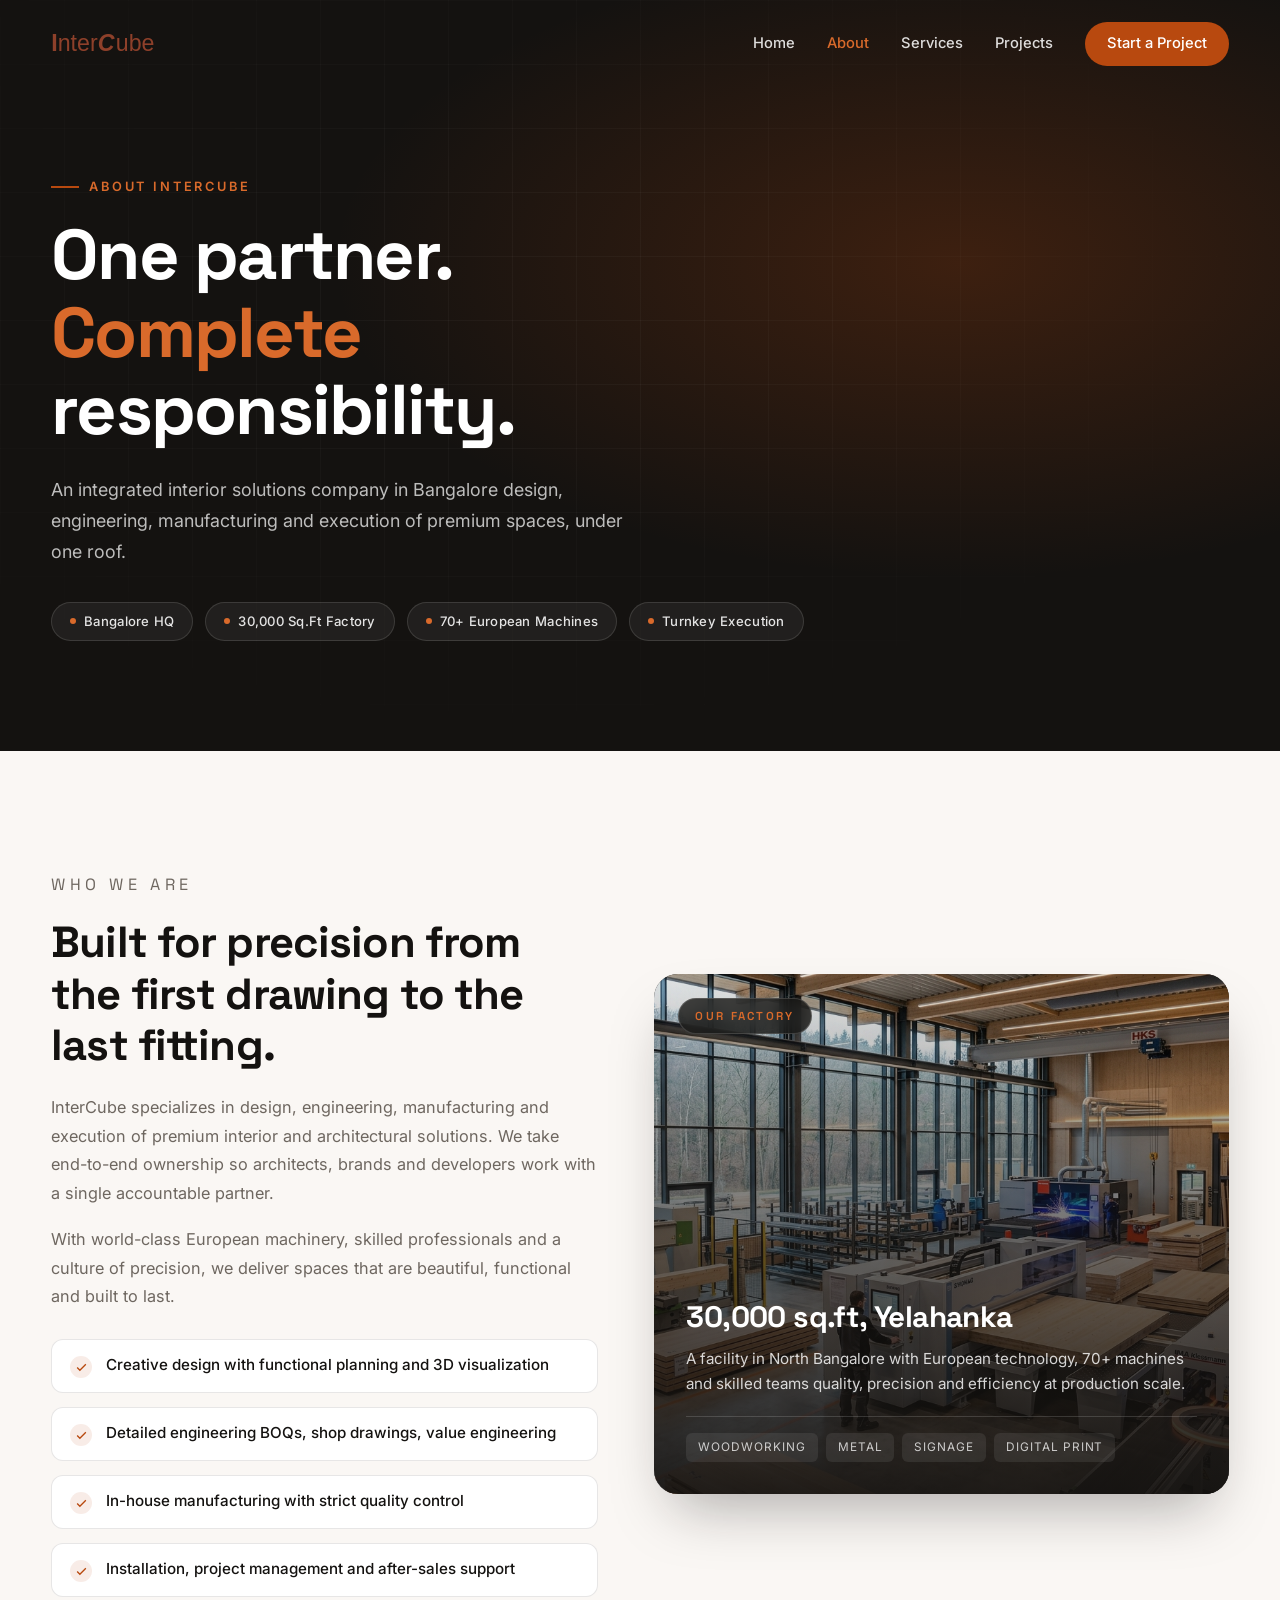
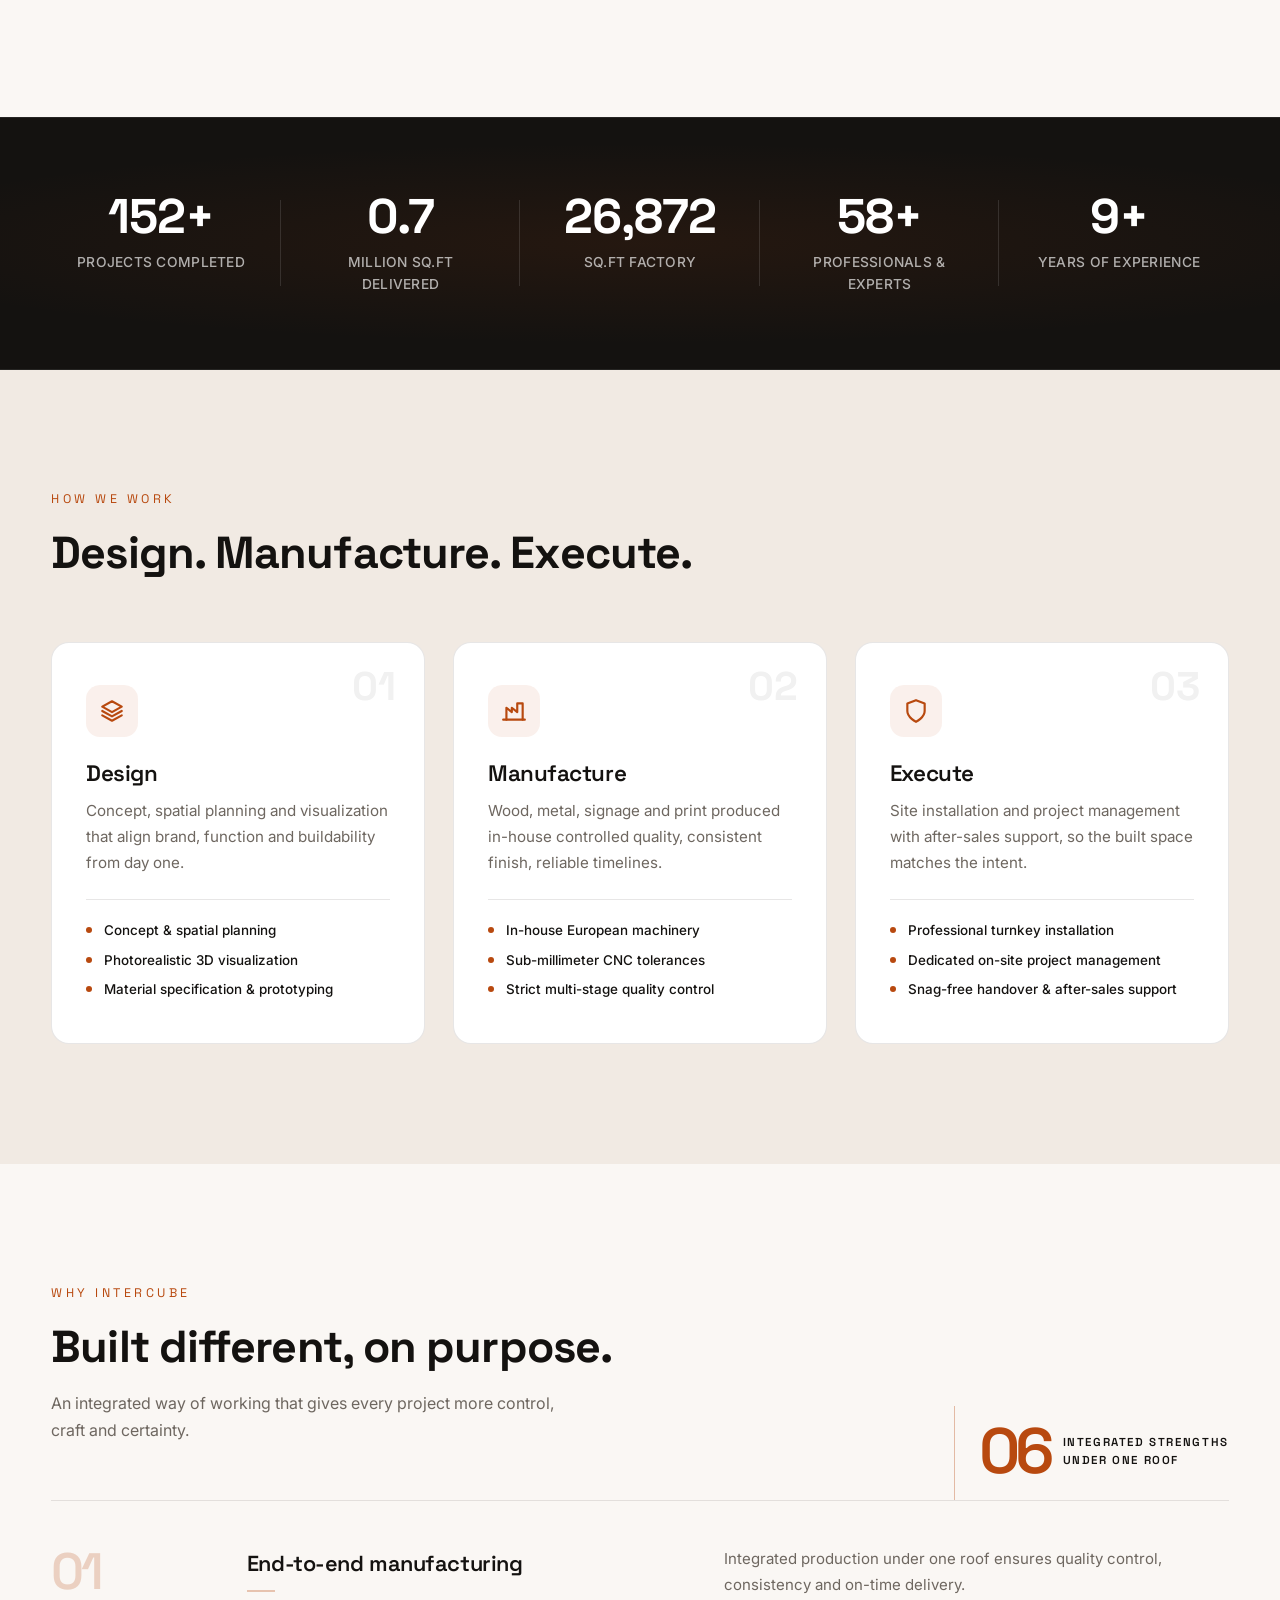
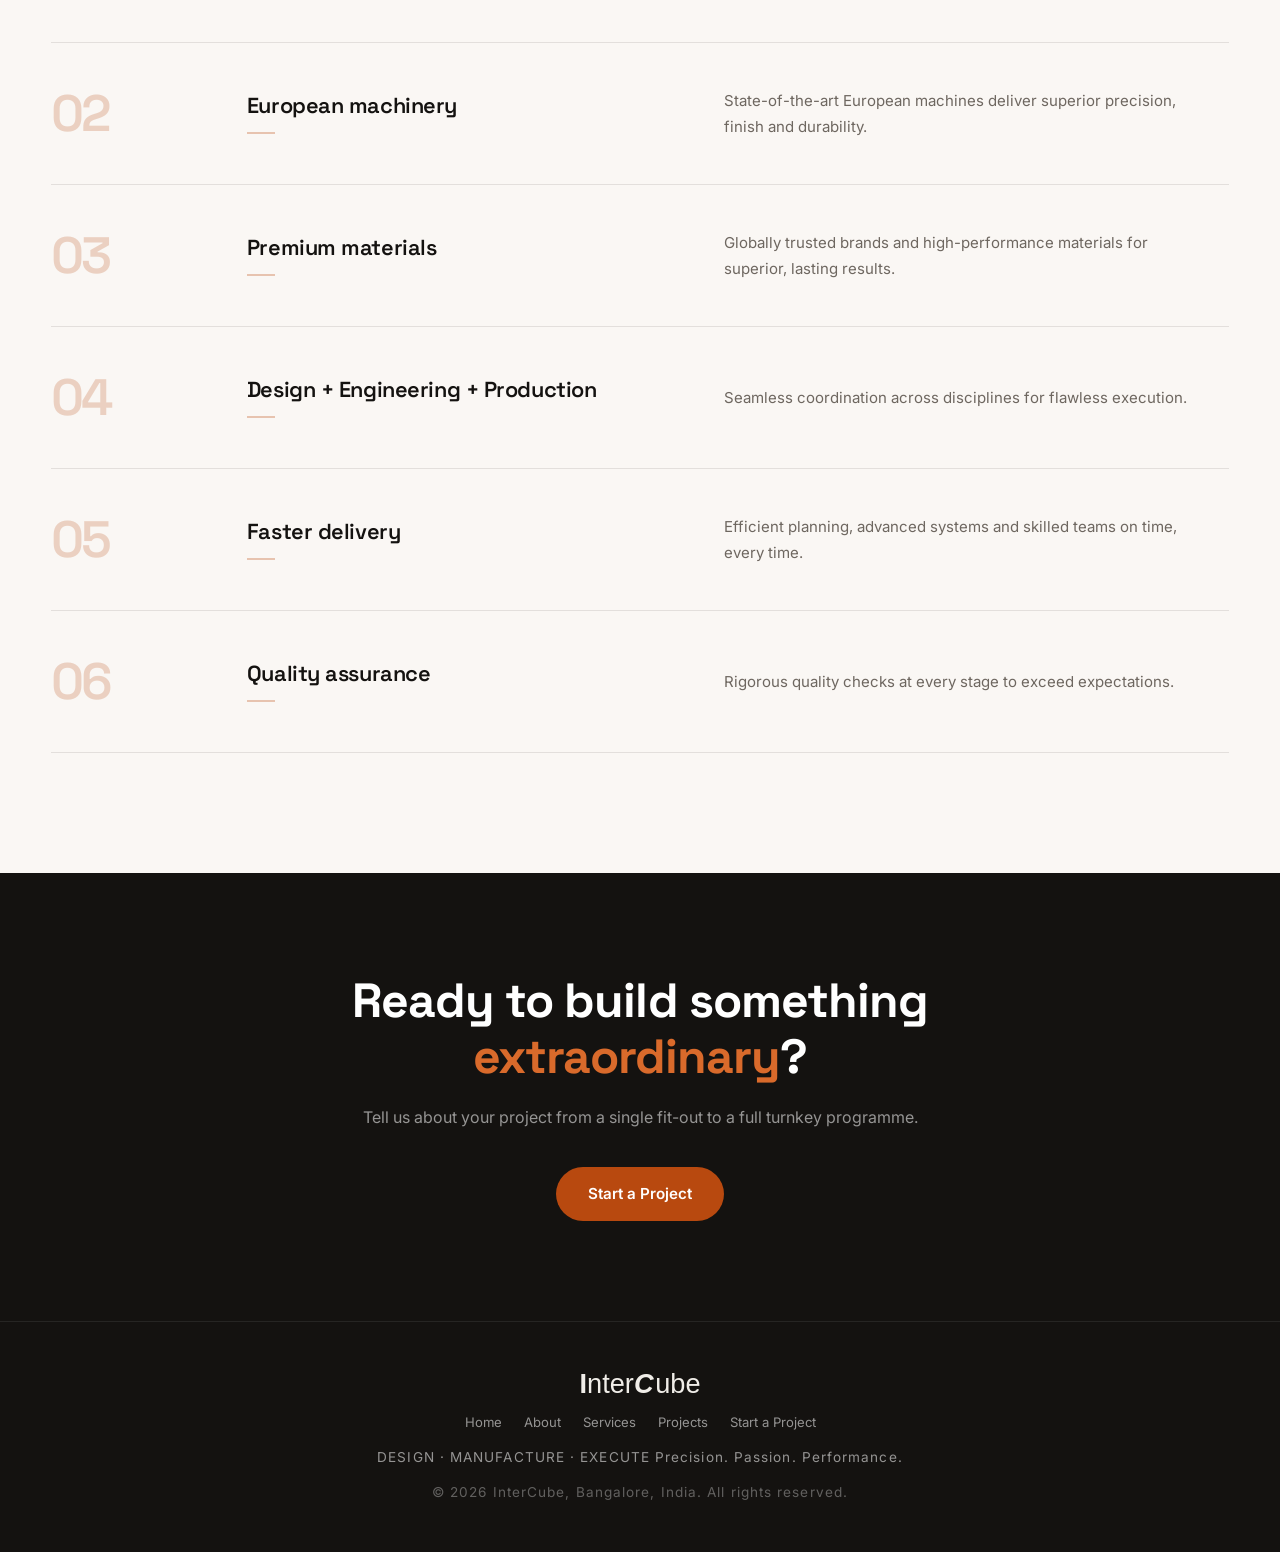
==== about.html @ f69dd616 "Initial commit" ====
<!DOCTYPE html>
<html lang="en">

<head>
  <meta charset="UTF-8">
  <meta name="viewport" content="width=device-width, initial-scale=1.0">
  <title>About  InterCube</title>
  <meta name="description"
    content="InterCube is an integrated interior solutions company in Bangalore. Design, engineering, manufacturing and turnkey execution under one roof.">
  <link rel="icon" type="image/png" sizes="32x32" href="images/favicon-32.png">
  <link rel="icon" type="image/png" sizes="16x16" href="images/favicon-16.png">
  <link rel="apple-touch-icon" sizes="180x180" href="images/apple-touch-icon.png">
  <link rel="preconnect" href="https://fonts.googleapis.com">
  <link rel="preconnect" href="https://fonts.gstatic.com" crossorigin>
  <link
    href="https://fonts.googleapis.com/css2?family=Space+Grotesk:wght@400;500;600;700&family=Inter:wght@400;500;600&display=swap"
    rel="stylesheet">
  <link rel="stylesheet" href="css/style.css">
</head>

<body>

  <!-- ============ NAV ============ -->
  <header class="nav" id="nav">
    <div class="nav__inner">
      <a href="index.html" class="nav__logo"><span class="brandmark"><b>I</b>nter<b class="brandmark__c">C</b>ube</span></a>
      <nav class="nav__links" id="navLinks">
        <a href="index.html">Home</a>
        <a href="about.html" class="nav__link--active" aria-current="page">About</a>
        <a href="services.html">Services</a>
        <a href="projects.html">Projects</a>
        <a href="contact.html" class="nav__cta" data-project-modal>Start a Project</a>
      </nav>
      <button class="nav__toggle" id="navToggle" aria-label="Menu">
        <span></span><span></span><span></span>
      </button>
    </div>
  </header>

  <!-- ============ HERO ============ -->
  <section class="about-hero" id="top">
    <div class="container about-hero__inner">
      <p class="about-hero__eyebrow reveal">About InterCube</p>
      <h1 class="about-hero__title reveal">One partner.<br><em>Complete</em> responsibility.</h1>
      <p class="about-hero__sub reveal">
        An integrated interior solutions company in Bangalore  design, engineering,
        manufacturing and execution of premium spaces, under one roof.
      </p>
      <div class="about-hero__pills reveal">
        <span class="about-hero__pill"><span class="about-hero__pill-dot"></span> Bangalore HQ</span>
        <span class="about-hero__pill"><span class="about-hero__pill-dot"></span> 30,000 Sq.Ft Factory</span>
        <span class="about-hero__pill"><span class="about-hero__pill-dot"></span> 70+ European Machines</span>
        <span class="about-hero__pill"><span class="about-hero__pill-dot"></span> Turnkey Execution</span>
      </div>
    </div>
  </section>

  <!-- ============ WHO WE ARE ============ -->
  <section class="section">
    <div class="container about-split">
      <div class="about-split__text reveal">
        <p class="eyebrow">Who we are</p>
        <h2>Built for precision from the first drawing to the last fitting.</h2>
        <p>
          InterCube specializes in design, engineering, manufacturing and execution of
          premium interior and architectural solutions. We take end-to-end ownership so
          architects, brands and developers work with a single accountable partner.
        </p>
        <p>
          With world-class European machinery, skilled professionals and a culture of
          precision, we deliver spaces that are beautiful, functional and built to last.
        </p>
        <ul class="about-checklist">
          <li class="about-checklist__item">
            <span class="about-checklist__icon" aria-hidden="true">
              <svg viewBox="0 0 24 24"><polyline points="20 6 9 17 4 12"></polyline></svg>
            </span>
            <span class="about-checklist__text">Creative design with functional planning and 3D visualization</span>
          </li>
          <li class="about-checklist__item">
            <span class="about-checklist__icon" aria-hidden="true">
              <svg viewBox="0 0 24 24"><polyline points="20 6 9 17 4 12"></polyline></svg>
            </span>
            <span class="about-checklist__text">Detailed engineering  BOQs, shop drawings, value engineering</span>
          </li>
          <li class="about-checklist__item">
            <span class="about-checklist__icon" aria-hidden="true">
              <svg viewBox="0 0 24 24"><polyline points="20 6 9 17 4 12"></polyline></svg>
            </span>
            <span class="about-checklist__text">In-house manufacturing with strict quality control</span>
          </li>
          <li class="about-checklist__item">
            <span class="about-checklist__icon" aria-hidden="true">
              <svg viewBox="0 0 24 24"><polyline points="20 6 9 17 4 12"></polyline></svg>
            </span>
            <span class="about-checklist__text">Installation, project management and after-sales support</span>
          </li>
        </ul>
      </div>

      <div class="about-split__media reveal">
        <div class="about-factory-card">
          <img src="images/about-factory.jpg" alt="InterCube 30,000 sq.ft state-of-the-art manufacturing facility in Yelahanka Bangalore" class="about-factory-card__img" loading="lazy">
          <div class="about-factory-card__overlay" aria-hidden="true"></div>
          <span class="about-factory-card__badge">Our Factory</span>
          <div class="about-factory-card__content">
            <h3>30,000 sq.ft, Yelahanka</h3>
            <p>A facility in North Bangalore with European technology, 70+ machines and skilled teams  quality, precision and efficiency at production scale.</p>
            <div class="about-factory-card__divisions">
              <span class="about-factory-card__division">Woodworking</span>
              <span class="about-factory-card__division">Metal</span>
              <span class="about-factory-card__division">Signage</span>
              <span class="about-factory-card__division">Digital Print</span>
            </div>
          </div>
        </div>
      </div>
    </div>
  </section>

  <!-- ============ STATS ============ -->
  <section class="about-stats">
    <div class="container">
      <div class="about-stats__grid">
        <div class="about-stat-item reveal">
          <strong data-count="170" data-suffix="+">0</strong>
          <span>Projects Completed</span>
        </div>
        <div class="about-stat-item reveal">
          <strong data-count="0.8" data-decimals="1">0</strong>
          <span>Million Sq.Ft Delivered</span>
        </div>
        <div class="about-stat-item reveal">
          <strong data-count="30000" data-format="k">0</strong>
          <span>Sq.Ft Factory</span>
        </div>
        <div class="about-stat-item reveal">
          <strong data-count="65" data-suffix="+">0</strong>
          <span>Professionals &amp; Experts</span>
        </div>
        <div class="about-stat-item reveal">
          <strong data-count="10" data-suffix="+">0</strong>
          <span>Years of Experience</span>
        </div>
      </div>
    </div>
  </section>

  <!-- ============ HOW WE WORK ============ -->
  <section class="section section--tint">
    <div class="container">
      <div class="section__head reveal">
        <p class="eyebrow">How we work</p>
        <h2>Design. Manufacture. Execute.</h2>
      </div>
      <div class="about-pillars-grid">
        <article class="about-pillar-card reveal">
          <span class="about-pillar-card__index" aria-hidden="true">01</span>
          <div class="about-pillar-card__icon" aria-hidden="true">
            <svg viewBox="0 0 24 24"><path d="M12 3 3 8l9 5 9-5-9-5z"/><path d="M3 16l9 5 9-5"/><path d="M3 12l9 5 9-5"/></svg>
          </div>
          <h3>Design</h3>
          <p>Concept, spatial planning and visualization that align brand, function and buildability from day one.</p>
          <ul class="about-pillar-card__bullets">
            <li>Concept &amp; spatial planning</li>
            <li>Photorealistic 3D visualization</li>
            <li>Material specification &amp; prototyping</li>
          </ul>
        </article>

        <article class="about-pillar-card reveal">
          <span class="about-pillar-card__index" aria-hidden="true">02</span>
          <div class="about-pillar-card__icon" aria-hidden="true">
            <svg viewBox="0 0 24 24"><path d="M2 20h20"/><path d="M5 20V9l5 4V9l5 4V5h5v15"/></svg>
          </div>
          <h3>Manufacture</h3>
          <p>Wood, metal, signage and print produced in-house  controlled quality, consistent finish, reliable timelines.</p>
          <ul class="about-pillar-card__bullets">
            <li>In-house European machinery</li>
            <li>Sub-millimeter CNC tolerances</li>
            <li>Strict multi-stage quality control</li>
          </ul>
        </article>

        <article class="about-pillar-card reveal">
          <span class="about-pillar-card__index" aria-hidden="true">03</span>
          <div class="about-pillar-card__icon" aria-hidden="true">
            <svg viewBox="0 0 24 24"><path d="M12 22s8-4 8-10V5l-8-3-8 3v7c0 6 8 10 8 10z"/></svg>
          </div>
          <h3>Execute</h3>
          <p>Site installation and project management with after-sales support, so the built space matches the intent.</p>
          <ul class="about-pillar-card__bullets">
            <li>Professional turnkey installation</li>
            <li>Dedicated on-site project management</li>
            <li>Snag-free handover &amp; after-sales support</li>
          </ul>
        </article>
      </div>
    </div>
  </section>

  <!-- ============ WHY INTERCUBE ============ -->
  <section class="section about-why">
    <div class="container">
      <div class="about-why__header">
        <div class="section__head reveal">
          <p class="eyebrow">Why InterCube</p>
          <h2>Built different, on purpose.</h2>
          <p class="about-why__lead">An integrated way of working that gives every project more control, craft and certainty.</p>
        </div>
        <div class="about-why__proof reveal" aria-label="Six integrated strengths">
          <strong>06</strong>
          <span>integrated strengths<br>under one roof</span>
        </div>
      </div>
      <ol class="about-why-list">
        <li class="about-why-item reveal">
          <span class="about-why-item__num" aria-hidden="true">01</span>
          <h3>End-to-end manufacturing</h3>
          <p>Integrated production under one roof ensures quality control, consistency and on-time delivery.</p>
        </li>
        <li class="about-why-item reveal">
          <span class="about-why-item__num" aria-hidden="true">02</span>
          <h3>European machinery</h3>
          <p>State-of-the-art European machines deliver superior precision, finish and durability.</p>
        </li>
        <li class="about-why-item reveal">
          <span class="about-why-item__num" aria-hidden="true">03</span>
          <h3>Premium materials</h3>
          <p>Globally trusted brands and high-performance materials for superior, lasting results.</p>
        </li>
        <li class="about-why-item reveal">
          <span class="about-why-item__num" aria-hidden="true">04</span>
          <h3>Design + Engineering + Production</h3>
          <p>Seamless coordination across disciplines for flawless execution.</p>
        </li>
        <li class="about-why-item reveal">
          <span class="about-why-item__num" aria-hidden="true">05</span>
          <h3>Faster delivery</h3>
          <p>Efficient planning, advanced systems and skilled teams  on time, every time.</p>
        </li>
        <li class="about-why-item reveal">
          <span class="about-why-item__num" aria-hidden="true">06</span>
          <h3>Quality assurance</h3>
          <p>Rigorous quality checks at every stage to exceed expectations.</p>
        </li>
      </ol>
    </div>
  </section>

  <!-- ============ CTA BANNER ============ -->
  <section class="cta-banner">
    <div class="cta-banner__inner reveal">
      <h2>Ready to build something <em>extraordinary</em>?</h2>
      <p>Tell us about your project  from a single fit-out to a full turnkey programme.</p>
      <a href="contact.html" class="btn btn--primary">Start a Project</a>
    </div>
  </section>

  <!-- ============ FOOTER ============ -->
  <footer class="footer">
    <div class="container footer__inner">
      <a href="index.html" class="nav__logo"><span class="brandmark brandmark--footer"><b>I</b>nter<b class="brandmark__c">C</b>ube</span></a>
      <nav class="footer__nav">
        <a href="index.html">Home</a>
        <a href="about.html">About</a>
        <a href="services.html">Services</a>
        <a href="projects.html">Projects</a>
        <a href="contact.html">Start a Project</a>
      </nav>
      <p>DESIGN · MANUFACTURE · EXECUTE  Precision. Passion. Performance.</p>
      <p class="footer__copy">© <span id="year"></span> InterCube, Bangalore, India. All rights reserved.</p>
    </div>
  </footer>

  <script src="js/main.js"></script>
</body>

</html>
---- css/style.css ----
:root {
  --rust: #B8490F;
  --rust-light: #D96A2B;
  --ink: #141210;
  --ink-soft: #211D1A;
  --paper: #FAF7F4;
  --line: rgba(20, 18, 16, .1);
  --muted: #6E6760;
  --font-display: "Space Grotesk", sans-serif;
  --font-body: "Inter", sans-serif;
  --radius: 18px;
}

* {
  margin: 0;
  padding: 0;
  box-sizing: border-box
}

html {
  scroll-behavior: smooth
}

body {
  font-family: var(--font-body);
  background: var(--paper);
  color: var(--ink);
  line-height: 1.6;
  -webkit-font-smoothing: antialiased
}

h1,
h2,
h3 {
  font-family: var(--font-display);
  line-height: 1.12;
  letter-spacing: -.02em
}

img {
  max-width: 100%;
  display: block
}

a {
  color: inherit;
  text-decoration: none
}

.container {
  width: min(1180px, 92%);
  margin: 0 auto
}

.container--wide {
  width: min(1280px, 94%);
  margin: 0 auto;
}

/* ---------- Nav ---------- */
.nav {
  position: fixed;
  inset: 0 0 auto 0;
  z-index: 100;
  transition: background .35s ease, box-shadow .35s ease;
  padding: 22px 0
}

.nav.scrolled {
  background: rgba(250, 247, 244, .86);
  backdrop-filter: blur(14px);
  box-shadow: 0 1px 0 var(--line);
  padding: 12px 0
}

.nav__inner {
  width: min(1180px, 92%);
  margin: 0 auto;
  display: flex;
  align-items: center;
  justify-content: space-between
}

.nav__logo {
  display: flex;
  align-items: center;
  gap: 0.5rem;
  transition: opacity .35s
}

/* Wordmark: Arial with the I and C bold, the C italic */
.brandmark {
  font-family: Arial, Helvetica, sans-serif;
  font-weight: 400;
  font-size: 1.45rem;
  line-height: 1;
  letter-spacing: 0;
  color: #8E402A;
  transition: color .35s
}

.brandmark b {
  font-weight: 700
}

/* Italic C — slight right margin to avoid crowding */
.brandmark__c {
  font-style: italic;
  margin-right: 0.06em
}

/* Footer variant — reversed out on dark background */
.brandmark--footer {
  font-size: 1.7rem;
  color: var(--off-white, #f0ede8)
}

.nav.scrolled .nav__logo {
  color: var(--ink)
}

.nav__links {
  display: flex;
  align-items: center;
  gap: 32px
}

.nav__links a {
  font-size: .92rem;
  font-weight: 500;
  color: rgba(255, 255, 255, .85);
  transition: color .25s
}

.nav.scrolled .nav__links a {
  color: var(--muted)
}

.nav__links a:hover {
  color: var(--rust-light)
}

.nav__cta {
  background: var(--rust);
  color: #fff !important;
  padding: 10px 22px;
  border-radius: 999px;
  transition: background .25s, transform .25s
}

.nav__cta:hover {
  background: var(--rust-light);
  transform: translateY(-1px)
}

.nav__toggle {
  display: none;
  flex-direction: column;
  gap: 5px;
  background: none;
  border: 0;
  cursor: pointer;
  padding: 6px
}

.nav__toggle span {
  width: 24px;
  height: 2px;
  background: #fff;
  transition: .3s
}

.nav.scrolled .nav__toggle span {
  background: var(--ink)
}

/* ---------- Hero ---------- */
.hero {
  position: relative;
  height: 100vh;
  min-height: 640px;
  display: flex;
  align-items: center;
  overflow: hidden;
  background: #0d0f12;
  width: 100%;
}

.hero__bg {
  position: absolute;
  inset: 0;
  width: 100%;
  height: 100%;
  overflow: hidden;
  pointer-events: none;
}

.hero__video {
  position: absolute;
  inset: 0;
  width: 100%;
  height: 100%;
  object-fit: cover;
  z-index: 1;
  display: block;
}

.hero__overlay {
  position: absolute;
  inset: 0;
  z-index: 2;
  background:
    radial-gradient(900px 600px at 85% 15%, rgba(184, 73, 15, .32), transparent 60%),
    radial-gradient(700px 500px at 10% 90%, rgba(217, 106, 43, .18), transparent 60%),
    linear-gradient(180deg, rgba(13, 15, 18, 0.72) 0%, rgba(13, 15, 18, 0.42) 50%, rgba(13, 15, 18, 0.85) 100%);
}

.hero__overlay::after {
  content: "";
  position: absolute;
  inset: 0;
  background-image:
    linear-gradient(rgba(255, 255, 255, .035) 1px, transparent 1px),
    linear-gradient(90deg, rgba(255, 255, 255, .035) 1px, transparent 1px);
  background-size: 72px 72px;
  mask-image: radial-gradient(ellipse at 30% 40%, black 30%, transparent 75%)
}

.hero__inner {
  position: relative;
  z-index: 3;
  width: min(1180px, 92%);
  margin: 0 auto;
  padding: 140px 0 100px;
}

.hero .reveal {
  opacity: 1;
  transform: none;
}

.hero__eyebrow {
  font-family: var(--font-display);
  font-size: .8rem;
  letter-spacing: .28em;
  text-transform: uppercase;
  color: var(--rust-light);
  margin-bottom: 26px
}

.hero__title {
  font-size: clamp(2.6rem, 6.2vw, 5rem);
  color: #fff;
  font-weight: 700
}

.hero__title em {
  font-style: normal;
  color: transparent;
  -webkit-text-stroke: 1.5px var(--rust-light)
}

.hero__sub {
  max-width: 560px;
  margin-top: 28px;
  color: rgba(255, 255, 255, .72);
  font-size: 1.08rem
}

.hero__actions {
  display: flex;
  gap: 16px;
  margin-top: 40px;
  flex-wrap: wrap
}

.btn {
  display: inline-flex;
  align-items: center;
  justify-content: center;
  padding: 15px 32px;
  border-radius: 999px;
  font-weight: 600;
  font-size: .95rem;
  transition: transform .25s, background .25s, border-color .25s
}

.btn--primary {
  background: var(--rust);
  color: #fff
}

.btn--primary:hover {
  background: var(--rust-light);
  transform: translateY(-2px)
}

.btn--ghost {
  border: 1px solid rgba(255, 255, 255, .3);
  color: #fff
}

.btn--ghost:hover {
  border-color: var(--rust-light);
  color: var(--rust-light);
  transform: translateY(-2px)
}

.hero__scroll {
  position: absolute;
  z-index: 3;
  bottom: 28px;
  left: 50%;
  transform: translateX(-50%);
  width: 26px;
  height: 42px;
  border: 1.5px solid rgba(255, 255, 255, .35);
  border-radius: 14px
}

.hero__scroll span {
  position: absolute;
  top: 8px;
  left: 50%;
  width: 3px;
  height: 8px;
  margin-left: -1.5px;
  border-radius: 3px;
  background: var(--rust-light);
  animation: scroll 1.8s infinite
}

@keyframes scroll {
  0% {
    opacity: 1;
    transform: translateY(0)
  }

  70% {
    opacity: 0;
    transform: translateY(14px)
  }

  100% {
    opacity: 0
  }
}

/* ---------- Stats ---------- */
.stats {
  background: var(--rust);
  color: #fff
}

.stats__inner {
  width: min(1180px, 92%);
  margin: 0 auto;
  display: grid;
  grid-template-columns: repeat(5, 1fr);
  gap: 24px;
  padding: 52px 0
}

.stat {
  text-align: center;
  position: relative
}

.stat+.stat::before {
  content: "";
  position: absolute;
  left: -12px;
  top: 15%;
  height: 70%;
  width: 1px;
  background: rgba(255, 255, 255, .25)
}

.stat strong {
  display: block;
  font-family: var(--font-display);
  font-size: clamp(1.9rem, 3.4vw, 2.7rem);
  font-weight: 700;
  letter-spacing: -.02em
}

.stat span {
  font-size: .78rem;
  text-transform: uppercase;
  letter-spacing: .14em;
  opacity: .85
}

/* ---------- Sections ---------- */
.section {
  padding: 120px 0
}

.section--dark {
  background: var(--ink);
  color: #fff
}

.section--tint {
  background: #F1EAE3
}

.section__head {
  max-width: 680px;
  margin-bottom: 64px
}

.section__head--center {
  margin-left: auto;
  margin-right: auto;
  text-align: center;
}

.eyebrow {
  font-family: var(--font-display);
  font-size: .78rem;
  letter-spacing: .28em;
  text-transform: uppercase;
  color: var(--rust);
  margin-bottom: 18px
}

.section--dark .eyebrow {
  color: var(--rust-light)
}

.section__head h2,
.split__text h2 {
  font-size: clamp(1.9rem, 3.6vw, 2.8rem)
}

.split {
  display: grid;
  grid-template-columns: 1.05fr .95fr;
  gap: 72px;
  align-items: center
}

.split__text p {
  color: var(--muted);
  margin-top: 22px
}

.checklist {
  list-style: none;
  margin-top: 28px;
  display: grid;
  gap: 14px
}

.checklist li {
  position: relative;
  padding-left: 32px;
  font-weight: 500
}

.checklist li::before {
  content: "";
  position: absolute;
  left: 0;
  top: 7px;
  width: 16px;
  height: 16px;
  border-radius: 50%;
  background: var(--rust);
  mask: url("data:image/svg+xml,%3Csvg xmlns='http://www.w3.org/2000/svg' viewBox='0 0 24 24' fill='none' stroke='white' stroke-width='3'%3E%3Cpath d='M5 13l4 4L19 7'/%3E%3C/svg%3E") center/70% no-repeat, linear-gradient(#000, #000)
}

.split__media {
  display: flex
}

.media-card {
  background: linear-gradient(150deg, var(--ink), var(--ink-soft));
  color: #fff;
  border-radius: var(--radius);
  padding: 48px 40px;
  position: relative;
  overflow: hidden;
  flex: 1
}

.media-card::after {
  content: "";
  position: absolute;
  right: -70px;
  bottom: -70px;
  width: 220px;
  height: 220px;
  border-radius: 50%;
  background: radial-gradient(circle, rgba(184, 73, 15, .55), transparent 70%)
}

.media-card__tag {
  font-size: .72rem;
  letter-spacing: .24em;
  text-transform: uppercase;
  color: var(--rust-light)
}

.media-card h3 {
  font-size: 1.6rem;
  margin: 14px 0 12px
}

.media-card p {
  color: rgba(255, 255, 255, .7);
  font-size: .96rem
}

/* ---------- Cards ---------- */
.cards {
  display: grid;
  grid-template-columns: repeat(4, 1fr);
  gap: 22px
}

.card {
  background: var(--ink-soft);
  border: 1px solid rgba(255, 255, 255, .07);
  border-radius: var(--radius);
  padding: 34px 28px;
  transition: transform .3s, border-color .3s, background .3s;
  position: relative;
  overflow: hidden
}

.card:hover {
  transform: translateY(-6px);
  border-color: rgba(217, 106, 43, .5)
}

.card__num {
  font-family: var(--font-display);
  font-size: .8rem;
  letter-spacing: .2em;
  color: var(--rust-light)
}

.card h3 {
  font-size: 1.3rem;
  margin: 16px 0 8px
}

.card>p {
  color: rgba(255, 255, 255, .6);
  font-size: .9rem
}

.card ul {
  list-style: none;
  margin-top: 20px;
  display: grid;
  gap: 10px
}

.card li {
  font-size: .87rem;
  color: rgba(255, 255, 255, .75);
  padding-left: 18px;
  position: relative
}

.card li::before {
  content: "";
  position: absolute;
  left: 0;
  top: 9px;
  width: 8px;
  height: 2px;
  background: var(--rust-light)
}

/* ========================================================================
   MANUFACTURING DIVISIONS — IMMERSIVE
   ======================================================================== */
.divisions {
  position: relative;
  padding: clamp(88px, 11.5vw, 148px) 0 clamp(72px, 9vw, 124px);
  background: #0b0907;
  color: #fff;
  overflow: hidden;
  isolation: isolate;
}

/* ------------- Background decor ------------- */
.divisions__bg {
  position: absolute;
  inset: 0;
  z-index: -1;
  overflow: hidden;
  pointer-events: none;
}

.divisions__grid {
  position: absolute;
  inset: -10%;
  background-image:
    linear-gradient(rgba(217, 106, 43, .075) 1px, transparent 1px),
    linear-gradient(90deg, rgba(217, 106, 43, .075) 1px, transparent 1px);
  background-size: 60px 60px;
  -webkit-mask-image: radial-gradient(ellipse 70% 60% at 50% 45%, #000 0%, rgba(0,0,0,.6) 55%, transparent 100%);
          mask-image: radial-gradient(ellipse 70% 60% at 50% 45%, #000 0%, rgba(0,0,0,.6) 55%, transparent 100%);
}

.divisions__glow {
  position: absolute;
  border-radius: 50%;
  filter: blur(100px);
  opacity: .58;
  pointer-events: none;
  animation: divisions-float 18s ease-in-out infinite;
}
.divisions__glow--1 {
  top: -10%;
  left: 18%;
  width: 520px; height: 520px;
  background: radial-gradient(circle, rgba(217,106,43,.55), transparent 60%);
  animation-delay: -2s;
}
.divisions__glow--2 {
  top: 45%;
  right: -8%;
  width: 620px; height: 620px;
  background: radial-gradient(circle, rgba(184, 73, 15, .38), transparent 60%);
  animation-delay: -9s;
  animation-duration: 22s;
}
.divisions__glow--3 {
  bottom: -14%;
  left: 38%;
  width: 580px; height: 580px;
  background: radial-gradient(circle, rgba(242, 166, 90, .28), transparent 60%);
  animation-delay: -14s;
  animation-duration: 26s;
}

.divisions__scanline {
  position: absolute;
  inset: 0;
  background: linear-gradient(180deg,
    transparent 0%,
    rgba(217,106,43,.035) 50%,
    transparent 100%);
  background-size: 100% 280px;
  background-repeat: repeat-y;
  animation: divisions-scan 14s linear infinite;
  opacity: .9;
}

@keyframes divisions-float {
  0%,100% { transform: translate3d(0, 0, 0) scale(1); }
  50%     { transform: translate3d(0, -30px, 0) scale(1.06); }
}
@keyframes divisions-scan {
  0%   { background-position: 0 -280px; }
  100% { background-position: 0 280px; }
}

/* ------------- Section head ------------- */
.divisions__head {
  display: grid;
  grid-template-columns: 1.1fr 1fr;
  gap: clamp(32px, 6vw, 80px);
  align-items: end;
  margin-bottom: clamp(44px, 6vw, 72px);
}

.divisions__eyebrow {
  display: inline-flex;
  align-items: center;
  gap: 10px;
  font-family: var(--font-display);
  font-size: .76rem;
  font-weight: 600;
  letter-spacing: .28em;
  text-transform: uppercase;
  color: #F6B288;
  margin: 0 0 18px;
  white-space: nowrap;
}
.divisions__eyebrow-dot {
  width: 8px; height: 8px;
  border-radius: 50%;
  background: var(--rust);
  box-shadow: 0 0 0 4px rgba(217,106,43,.18), 0 0 24px rgba(217,106,43,.7);
  animation: divisions-pulse 2.4s ease-in-out infinite;
  flex: none;
}
.divisions__eyebrow-line {
  display: inline-block;
  width: 58px;
  height: 1px;
  background: linear-gradient(90deg, var(--rust) 0%, transparent 100%);
  flex: none;
}
@keyframes divisions-pulse {
  0%,100% { box-shadow: 0 0 0 4px rgba(217,106,43,.14), 0 0 18px rgba(217,106,43,.55); }
  50%     { box-shadow: 0 0 0 7px rgba(217,106,43,.10), 0 0 28px rgba(217,106,43,.85); }
}

.divisions__title {
  font-family: var(--font-display);
  font-size: clamp(2.4rem, 5.4vw, 4.6rem);
  font-weight: 700;
  line-height: 1.04;
  letter-spacing: -.035em;
  margin: 0;
  color: #ffffff;
}
.divisions__title em {
  font-style: normal;
  background: linear-gradient(100deg, var(--rust) 0%, var(--rust-light) 55%, #F7C29B 100%);
  -webkit-background-clip: text;
          background-clip: text;
  color: transparent;
  position: relative;
}
.divisions__title em::after {
  content: attr(data-text);
  position: absolute; left: 0; top: 0;
  -webkit-text-stroke: 1.6px rgba(217, 106, 43, .6);
  color: transparent;
  -webkit-background-clip: initial;
          background-clip: initial;
  z-index: -1;
  transform: translate(1.5px, 1.5px);
  opacity: .7;
  background: none;
  pointer-events: none;
}

.divisions__lede {
  font-size: 1rem;
  line-height: 1.75;
  color: rgba(255,255,255,.72);
  margin: 0 0 26px;
  max-width: 52ch;
}

.divisions__badges {
  display: flex;
  flex-wrap: wrap;
  gap: 10px;
}
.divisions__badge {
  display: inline-flex;
  align-items: center;
  gap: 8px;
  padding: 9px 14px 9px 12px;
  border-radius: 999px;
  background: rgba(255,255,255,.035);
  border: 1px solid rgba(255,255,255,.09);
  font-size: .82rem;
  font-weight: 500;
  color: rgba(255,255,255,.88);
  letter-spacing: .01em;
  backdrop-filter: blur(6px);
}
.divisions__badge-ico {
  width: 22px; height: 22px;
  border-radius: 50%;
  display: inline-flex;
  align-items: center;
  justify-content: center;
  background: linear-gradient(135deg, rgba(217,106,43,.25), rgba(242,166,90,.12));
  color: var(--rust-light);
  flex: none;
}

/* ------------- Division grid ------------- */
.divisions__grid {
  display: grid;
  grid-template-columns: repeat(4, 1fr);
  grid-template-rows: auto auto;
  gap: 18px;
  position: relative;
  z-index: 1;
}

.division {
  grid-column: span 1;
  position: relative;
  background: linear-gradient(165deg, rgba(28, 24, 22, .98) 0%, rgba(18, 15, 13, .95) 100%);
  border: 1px solid rgba(255, 255, 255, .08);
  border-radius: 20px;
  padding: clamp(26px, 3vw, 34px) clamp(22px, 2.6vw, 30px);
  overflow: hidden;
  isolation: isolate;
  box-shadow:
    0 1px 2px rgba(0,0,0,.3),
    0 12px 40px -20px rgba(0,0,0,.6),
    inset 0 1px 0 rgba(255,255,255,.035);
  transition: transform .45s cubic-bezier(.16, 1, .3, 1),
              border-color .35s ease,
              box-shadow .5s cubic-bezier(.16, 1, .3, 1),
              background .4s ease;
  transition-delay: var(--div-delay, 0ms);
  display: flex;
  flex-direction: column;
  min-height: 310px;
}
.division--lg {
  grid-column: span 2;
  grid-row: span 2;
  min-height: 100%;
  padding: clamp(30px, 3.2vw, 42px) clamp(28px, 3vw, 40px);
}
.division--wide {
  grid-column: span 2;
}

/* Corner brackets — precision/tech feel */
.division__corner {
  position: absolute;
  width: 16px; height: 16px;
  border: 1.5px solid rgba(217, 106, 43, .0);
  transition: border-color .4s ease, opacity .4s ease;
  opacity: 0;
  pointer-events: none;
}
.divisions-corner--tl { top: 14px; left: 14px; border-right: 0; border-bottom: 0; border-top-left-radius: 4px; }
.divisions-corner--tr { top: 14px; right: 14px; border-left: 0; border-bottom: 0; border-top-right-radius: 4px; }
.divisions-corner--bl { bottom: 14px; left: 14px; border-right: 0; border-top: 0; border-bottom-left-radius: 4px; }
.divisions-corner--br { bottom: 14px; right: 14px; border-left: 0; border-top: 0; border-bottom-right-radius: 4px; }

.division__num {
  position: absolute;
  top: 22px;
  right: 26px;
  font-family: var(--font-display);
  font-size: clamp(2.4rem, 4vw, 3.6rem);
  font-weight: 700;
  letter-spacing: -.06em;
  line-height: 1;
  color: rgba(255,255,255,.045);
  pointer-events: none;
  transition: color .35s ease, transform .45s cubic-bezier(.16, 1, .3, 1);
  z-index: 1;
}

/* Icon box */
.division__icon {
  width: 58px;
  height: 58px;
  border-radius: 16px;
  background:
    radial-gradient(circle at 30% 30%, rgba(242, 166, 90, .20) 0%, transparent 55%),
    linear-gradient(135deg, rgba(217, 106, 43, .18), rgba(184, 73, 15, .06));
  border: 1px solid rgba(217, 106, 43, .28);
  display: flex;
  align-items: center;
  justify-content: center;
  color: #F7B98F;
  margin-bottom: 22px;
  flex: none;
  transition: transform .45s cubic-bezier(.16, 1, .3, 1),
              background .4s ease,
              border-color .4s ease,
              color .4s ease,
              box-shadow .45s ease;
}
.division__icon svg {
  display: block;
  transition: transform .45s cubic-bezier(.16, 1, .3, 1);
}

/* Card body */
.division__body {
  flex: 1;
  display: flex;
  flex-direction: column;
  gap: 10px;
}
.division__body h3 {
  font-family: var(--font-display);
  font-size: clamp(1.15rem, 1.55vw, 1.4rem);
  font-weight: 600;
  line-height: 1.25;
  color: #ffffff;
  margin: 0;
  letter-spacing: -.01em;
}
.division__body p {
  font-size: .88rem;
  line-height: 1.68;
  color: rgba(255,255,255,.62);
  margin: 0 0 6px;
}

/* Spec list */
.division__specs {
  list-style: none;
  margin: auto 0 0;
  padding: 0;
  display: grid;
  gap: 8px;
}
.division__specs--row {
  grid-template-columns: 1fr 1fr;
  gap: 8px 18px;
}
.division__specs li {
  display: flex;
  align-items: center;
  gap: 10px;
  font-size: .82rem;
  color: rgba(255,255,255,.76);
  font-weight: 500;
}
.division__specs li::before {
  content: "";
  flex: none;
  width: 7px; height: 7px;
  border-radius: 2px;
  background: linear-gradient(135deg, var(--rust), var(--rust-light));
  box-shadow: 0 0 0 3px rgba(217, 106, 43, .12);
  transform: rotate(45deg);
}
.division__specs li span {
  flex: 1;
  min-width: 0;
}

/* Radial shine follows cursor */
.division__shine {
  position: absolute;
  inset: -1px;
  z-index: -1;
  border-radius: 20px;
  background:
    radial-gradient(460px circle at var(--mx, 50%) var(--my, 50%),
      rgba(217, 106, 43, .34),
      rgba(242, 166, 90, .08) 42%,
      transparent 68%);
  opacity: 0;
  transition: opacity .5s ease;
  pointer-events: none;
}

/* Hover states */
.division:hover {
  transform: translateY(-8px);
  border-color: rgba(217, 106, 43, .52);
  background: linear-gradient(165deg, rgba(34, 28, 24, .98) 0%, rgba(20, 16, 14, .95) 100%);
  box-shadow:
    0 26px 70px -24px rgba(0,0,0,.72),
    0 0 0 1px rgba(217, 106, 43, .20),
    0 20px 60px -30px rgba(184, 73, 15, .5);
}
.division:hover .division__num {
  color: rgba(242, 166, 90, .18);
  transform: translate(-2px, -2px);
}
.division:hover .division__icon {
  transform: translateY(-3px) scale(1.06);
  background:
    radial-gradient(circle at 30% 30%, rgba(242, 166, 90, .32) 0%, transparent 55%),
    linear-gradient(135deg, rgba(217, 106, 43, .28), rgba(184, 73, 15, .12));
  border-color: rgba(242, 166, 90, .55);
  color: #FDD6B5;
  box-shadow:
    0 12px 32px -10px rgba(184, 73, 15, .55),
    inset 0 1px 0 rgba(255, 215, 175, .1);
}
.division:hover .division__icon svg { transform: scale(1.08); }
.division:hover .division__body h3 { color: #ffffff; }
.division:hover .division__body p { color: rgba(255,255,255,.72); }
.division:hover .division__specs li { color: rgba(255,255,255,.88); }
.division:hover .division__shine { opacity: 1; }
.division:hover .division__corner {
  border-color: rgba(242, 166, 90, .55);
  opacity: 1;
}

/* ------------- Stats strip ------------- */
.divisions__stats {
  position: relative;
  z-index: 1;
  margin-top: clamp(48px, 6vw, 72px);
  display: flex;
  flex-wrap: nowrap;
  align-items: stretch;
  padding: clamp(24px, 2.8vw, 32px) clamp(20px, 2.6vw, 36px);
  background: linear-gradient(180deg, rgba(28, 24, 22, .72), rgba(18, 15, 13, .72));
  border: 1px solid rgba(255, 255, 255, .09);
  border-radius: 22px;
  backdrop-filter: blur(12px);
  -webkit-backdrop-filter: blur(12px);
  box-shadow:
    0 1px 2px rgba(0,0,0,.32),
    inset 0 1px 0 rgba(255,255,255,.04);
  overflow: hidden;
}
.divisions__stats::before {
  content: "";
  position: absolute;
  inset: 0;
  background:
    radial-gradient(520px ellipse at 20% 0%, rgba(217,106,43,.16), transparent 55%),
    radial-gradient(520px ellipse at 80% 100%, rgba(242,166,90,.10), transparent 55%);
  pointer-events: none;
}

.div-stat {
  flex: 1 1 0;
  display: flex;
  flex-direction: column;
  gap: 8px;
  align-items: center;
  justify-content: center;
  text-align: center;
  padding: 6px 14px;
  min-width: 0;
  position: relative;
  z-index: 1;
}
.div-stat__value {
  font-family: var(--font-display);
  font-size: clamp(1.8rem, 2.8vw, 2.6rem);
  font-weight: 700;
  line-height: 1;
  letter-spacing: -.025em;
  background: linear-gradient(100deg, #ffffff 0%, #F7B98F 100%);
  -webkit-background-clip: text;
          background-clip: text;
  color: transparent;
}
.div-stat__label {
  font-size: .76rem;
  line-height: 1.5;
  letter-spacing: .05em;
  color: rgba(255,255,255,.60);
  font-weight: 500;
  white-space: nowrap;
}
.div-stat__sep {
  width: 1px;
  align-self: stretch;
  background: linear-gradient(180deg, transparent, rgba(255,255,255,.12) 30%, rgba(255,255,255,.12) 70%, transparent);
  flex: none;
  position: relative;
  z-index: 1;
}

/* ------------- Responsive ------------- */
@media (max-width: 1120px) {
  .divisions__head {
    grid-template-columns: 1fr;
    gap: 26px;
    align-items: start;
  }
  .divisions__lede { max-width: 64ch; }

  .divisions__grid { grid-template-columns: repeat(4, 1fr); }
  .division         { grid-column: span 2; min-height: 290px; }
  .division--lg     { grid-column: span 4; grid-row: auto; min-height: 320px; }
  .division--wide   { grid-column: span 4; }
  .division__specs--row { grid-template-columns: 1fr 1fr; }
}

@media (max-width: 820px) {
  .divisions__grid { grid-template-columns: repeat(2, 1fr); }
  .division,
  .division--lg,
  .division--wide { grid-column: span 2; min-height: 0; }
  .division__specs--row { grid-template-columns: 1fr; }

  .divisions__stats {
    flex-wrap: nowrap;
    padding: 22px 14px;
  }
  .div-stat { padding: 4px 8px; }
  .div-stat__label { font-size: .68rem; white-space: normal; }
  .div-stat__sep { display: none; }
}

@media (max-width: 640px) {
  .divisions__title em::after { display: none; }
  .divisions__eyebrow-line { width: 38px; }
  .divisions__badges { gap: 8px; }
  .divisions__badge { font-size: .78rem; padding: 8px 12px; }

  .divisions__grid { grid-template-columns: 1fr; gap: 14px; }
  .division,
  .division--lg,
  .division--wide {
    grid-column: span 1;
    grid-row: auto;
    min-height: 0;
  }
  .division--lg { order: -1; }
  .division__num {
    font-size: 2.6rem;
    top: 18px;
    right: 22px;
  }

  .divisions__stats {
    flex-wrap: wrap;
    row-gap: 24px;
    padding: 26px 18px;
  }
  .div-stat {
    flex: 0 0 50%;
    max-width: 50%;
    padding: 4px 8px;
  }
  .div-stat__value { font-size: 1.9rem; }
  .div-stat__label { font-size: .72rem; }
}

/* ---------- Process Section ---------- */
.section--process {
  overflow: hidden;
  padding: 100px 0;
}

.process__eyebrow {
  display: inline-flex;
  align-items: center;
  justify-content: center;
  gap: 16px;
  font-family: var(--font-display);
  font-size: .8rem;
  letter-spacing: .28em;
  text-transform: uppercase;
  color: var(--rust);
  margin-bottom: 16px;
  font-weight: 600;
}

.process__eyebrow::before,
.process__eyebrow::after {
  content: "";
  display: inline-block;
  width: 38px;
  height: 1px;
  background: var(--rust);
  opacity: .75;
}

.process__title {
  font-size: clamp(2.1rem, 4.2vw, 3.2rem);
  font-weight: 600;
  letter-spacing: -.025em;
  color: var(--ink);
  margin: 0;
}

.process-timeline {
  position: relative;
  display: grid;
  grid-template-columns: repeat(7, 1fr);
  gap: 16px;
  margin-top: 56px;
  list-style: none;
}

/* Horizontal connecting line across the markers */
.process-timeline::before {
  content: "";
  position: absolute;
  top: 10px;
  left: calc(100% / 14);
  right: calc(100% / 14);
  height: 1.5px;
  background: rgba(20, 18, 16, .16);
  z-index: 1;
}

.process-step {
  position: relative;
  display: flex;
  flex-direction: column;
  align-items: center;
  text-align: center;
  transition-delay: calc(var(--step-idx, 0) * 70ms);
}

.process-step__track {
  position: relative;
  z-index: 2;
  display: flex;
  align-items: center;
  justify-content: center;
  width: 100%;
  height: 22px;
  margin-bottom: 24px;
}

.process-step__marker {
  display: block;
  width: 20px;
  height: 20px;
  border-radius: 50%;
  background: var(--paper);
  border: 1.5px solid rgba(20, 18, 16, .22);
  position: relative;
  z-index: 2;
  transition: border-color .3s ease, transform .3s ease, box-shadow .3s ease;
}

.process-step.is-active .process-step__marker,
.process-step:hover .process-step__marker {
  border-color: var(--rust);
  border-width: 2px;
  transform: scale(1.12);
  box-shadow: 0 0 0 4px rgba(184, 73, 15, .16);
}

.process-step__card {
  width: 100%;
  aspect-ratio: 16 / 11;
  min-height: 98px;
  border-radius: 12px;
  background: #F1EAE3;
  border: 1px solid rgba(20, 18, 16, .08);
  display: flex;
  align-items: center;
  justify-content: center;
  box-shadow: inset 0 1px 0 rgba(255, 255, 255, .75), 0 2px 10px rgba(20, 18, 16, .03);
  transition: transform .35s cubic-bezier(.16, 1, .3, 1), box-shadow .35s ease, border-color .35s ease, background .35s ease;
  position: relative;
  overflow: hidden;
}

.process-step__icon-box {
  width: 52px;
  height: 52px;
  border-radius: 50%;
  background: rgba(255, 255, 255, .88);
  display: flex;
  align-items: center;
  justify-content: center;
  color: var(--rust);
  box-shadow: 0 2px 8px rgba(20, 18, 16, .04);
  border: 1px solid rgba(20, 18, 16, .05);
  transition: all .35s cubic-bezier(.16, 1, .3, 1);
}

.process-step__icon-box svg {
  display: block;
  transition: transform .3s ease;
}

/* Hover & active styling on step cards */
.process-step:hover .process-step__card,
.process-step.is-active .process-step__card {
  transform: translateY(-4px);
  background: linear-gradient(155deg, #FAF4ED 0%, #EAE0D3 100%);
  border-color: rgba(184, 73, 15, .32);
  box-shadow: 0 12px 24px rgba(184, 73, 15, .1), inset 0 1px 0 #fff;
}

.process-step:hover .process-step__icon-box,
.process-step.is-active .process-step__icon-box {
  background: rgba(184, 73, 15, .1);
  color: var(--rust-light);
  transform: scale(1.06);
}

.process-step__content {
  margin-top: 18px;
  width: 100%;
}

.process-step__num {
  display: block;
  font-family: var(--font-display);
  font-size: 1.35rem;
  font-weight: 500;
  letter-spacing: -.01em;
  color: var(--rust);
  margin-bottom: 6px;
  transition: color .25s ease;
}

.process-step__title {
  font-family: var(--font-display);
  font-size: .95rem;
  font-weight: 700;
  letter-spacing: .06em;
  text-transform: uppercase;
  color: var(--ink);
  margin: 0 0 8px;
}

.process-step__desc {
  font-family: var(--font-body);
  font-size: .8125rem;
  line-height: 1.45;
  color: var(--muted);
  max-width: 165px;
  margin: 0 auto;
}

/* ---------- Project Showcase ---------- */
.section--showcase {
  padding: 110px 0;
  position: relative;
}

.showcase__header {
  display: flex;
  align-items: flex-end;
  justify-content: space-between;
  gap: 32px;
  margin-bottom: 72px;
}

.showcase__eyebrow {
  display: inline-flex;
  align-items: center;
  gap: 14px;
  font-family: var(--font-display);
  font-size: .8rem;
  letter-spacing: .24em;
  text-transform: uppercase;
  color: var(--rust);
  font-weight: 600;
  margin-bottom: 14px;
}

.showcase__eyebrow::before {
  content: "";
  display: inline-block;
  width: 36px;
  height: 1.5px;
  background: var(--rust);
  opacity: .9;
}

.showcase__title {
  font-size: clamp(2.3rem, 4.4vw, 3.5rem);
  font-weight: 600;
  letter-spacing: -.025em;
  color: var(--ink);
  line-height: 1.08;
  margin: 0;
}

.showcase__cta {
  display: inline-flex;
  align-items: center;
  gap: 12px;
  font-family: var(--font-display);
  font-size: .82rem;
  font-weight: 600;
  letter-spacing: .08em;
  text-transform: uppercase;
  color: var(--ink);
  padding: 13px 26px;
  border: 1.5px solid var(--ink);
  border-radius: 999px;
  background: transparent;
  transition: all .25s ease;
  white-space: nowrap;
}

.showcase__cta .arrow {
  display: inline-block;
  transition: transform .25s ease;
  font-size: 1.1em;
}

.showcase__cta:hover {
  background: var(--ink);
  color: #fff;
  transform: translateY(-2px);
  box-shadow: 0 8px 20px rgba(20, 18, 16, .12);
}

.showcase__cta:hover .arrow {
  transform: translateX(4px);
}

.showcase__list {
  display: flex;
  flex-direction: column;
  gap: 104px;
}

.project-card {
  display: grid;
  grid-template-columns: 1.25fr .95fr;
  gap: 64px;
  align-items: center;
}

.project-card--reverse {
  grid-template-columns: .95fr 1.25fr;
}

.project-card__media {
  position: relative;
  border-radius: 16px;
  overflow: hidden;
  aspect-ratio: 16 / 10.5;
  background: #E8E0D7;
  box-shadow: 0 10px 32px rgba(20, 18, 16, .07);
  cursor: pointer;
}

.project-card__img {
  width: 100%;
  height: 100%;
  object-fit: cover;
  display: block;
  transition: transform .6s cubic-bezier(.16, 1, .3, 1), opacity .3s ease;
}

.project-card:hover .project-card__img {
  transform: scale(1.035);
}

.project-card__badge {
  position: absolute;
  bottom: 28px;
  left: 50%;
  transform: translateX(-50%);
  width: 76px;
  height: 76px;
  border-radius: 50%;
  background: var(--rust);
  color: #fff;
  border: none;
  display: flex;
  align-items: center;
  justify-content: center;
  font-family: var(--font-display);
  font-size: .8rem;
  font-weight: 600;
  letter-spacing: .12em;
  text-transform: uppercase;
  box-shadow: 0 8px 24px rgba(184, 73, 15, .4);
  cursor: pointer;
  z-index: 3;
  transition: transform .35s cubic-bezier(.16, 1, .3, 1), background .25s ease, box-shadow .25s ease;
}

.project-card:hover .project-card__badge,
.project-card__badge:hover {
  background: var(--rust-light);
  transform: translateX(-50%) scale(1.12);
  box-shadow: 0 12px 30px rgba(184, 73, 15, .55);
}

.project-card__info {
  display: flex;
  flex-direction: column;
  justify-content: center;
}

.project-card__sector {
  font-family: var(--font-display);
  font-size: .8rem;
  font-weight: 600;
  letter-spacing: .22em;
  text-transform: uppercase;
  color: var(--rust);
  margin-bottom: 12px;
}

.project-card__heading {
  font-family: var(--font-display);
  font-size: clamp(1.85rem, 3.2vw, 2.5rem);
  font-weight: 600;
  line-height: 1.15;
  letter-spacing: -.02em;
  color: var(--ink);
  margin-bottom: 18px;
}

.project-card__desc {
  font-family: var(--font-body);
  font-size: .95rem;
  line-height: 1.65;
  color: var(--muted);
  margin-bottom: 28px;
  max-width: 480px;
}

.project-card__gallery {
  display: flex;
  align-items: center;
  gap: 14px;
}

.project-card__thumb {
  width: 76px;
  height: 76px;
  border-radius: 8px;
  overflow: hidden;
  padding: 0;
  background: none;
  border: 2px solid transparent;
  cursor: pointer;
  position: relative;
  transition: transform .25s ease, border-color .25s ease, box-shadow .25s ease;
}

.project-card__thumb img {
  width: 100%;
  height: 100%;
  object-fit: cover;
  display: block;
}

.project-card__thumb:hover {
  transform: translateY(-2px);
  border-color: rgba(184, 73, 15, .5);
}

.project-card__thumb.is-active {
  border-color: var(--rust);
  box-shadow: 0 4px 12px rgba(184, 73, 15, .25);
  transform: translateY(-2px);
}

/* ---------- Project Lightbox Modal ---------- */
.project-modal {
  position: fixed;
  inset: 0;
  width: 100vw;
  height: 100vh;
  max-width: 100vw;
  max-height: 100vh;
  margin: 0;
  padding: 0;
  border: none;
  background: transparent;
  display: none;
  align-items: center;
  justify-content: center;
  z-index: 1000;
}

.project-modal[open] {
  display: flex;
}

.project-modal__backdrop {
  position: absolute;
  inset: 0;
  background: rgba(14, 12, 10, .85);
  backdrop-filter: blur(14px);
  -webkit-backdrop-filter: blur(14px);
}

.project-modal__container {
  position: relative;
  z-index: 2;
  width: min(1080px, 92vw);
  max-height: 90vh;
  display: flex;
  flex-direction: column;
  border-radius: 16px;
  overflow: hidden;
  background: var(--ink);
  box-shadow: 0 24px 60px rgba(0, 0, 0, .55);
  animation: modalIn .35s cubic-bezier(.16, 1, .3, 1);
}

@keyframes modalIn {
  from {
    opacity: 0;
    transform: scale(.95) translateY(20px);
  }

  to {
    opacity: 1;
    transform: scale(1) translateY(0);
  }
}

.project-modal__close {
  position: absolute;
  top: 16px;
  right: 16px;
  width: 44px;
  height: 44px;
  border-radius: 50%;
  background: rgba(255, 255, 255, .15);
  color: #fff;
  border: none;
  font-size: 28px;
  line-height: 1;
  cursor: pointer;
  z-index: 10;
  display: flex;
  align-items: center;
  justify-content: center;
  transition: background .2s ease, transform .2s ease;
}

.project-modal__close:hover {
  background: var(--rust);
  transform: rotate(90deg);
}

.project-modal__frame {
  width: 100%;
  max-height: calc(90vh - 90px);
  display: flex;
  align-items: center;
  justify-content: center;
  background: #000;
  overflow: hidden;
}

.project-modal__img {
  max-width: 100%;
  max-height: calc(90vh - 90px);
  object-fit: contain;
  display: block;
}

.project-modal__caption {
  padding: 18px 26px;
  background: var(--ink-soft);
  display: flex;
  align-items: center;
  justify-content: space-between;
  gap: 16px;
}

.project-modal__sector {
  font-family: var(--font-display);
  font-size: .8rem;
  letter-spacing: .2em;
  text-transform: uppercase;
  color: var(--rust-light);
  font-weight: 600;
}

.project-modal__title {
  font-family: var(--font-display);
  font-size: 1.15rem;
  color: #fff;
  margin: 0;
}

/* ---------- Sectors ---------- */
.sectors {
  display: grid;
  grid-template-columns: repeat(3, 1fr);
  gap: 20px
}

.sector {
  background: #fff;
  border: 1px solid var(--line);
  border-radius: var(--radius);
  padding: 32px 28px;
  transition: transform .3s, box-shadow .3s
}

.sector:hover {
  transform: translateY(-5px);
  box-shadow: 0 18px 40px -18px rgba(20, 18, 16, .18)
}

.sector h3 {
  font-size: 1.15rem;
  display: flex;
  align-items: center;
  gap: 12px
}

.sector h3::before {
  content: "";
  width: 10px;
  height: 10px;
  border-radius: 3px;
  background: var(--rust);
  flex: none
}

.sector p {
  color: var(--muted);
  font-size: .9rem;
  margin-top: 10px
}

.materials {
  margin-top: 64px;
  text-align: center
}

.materials__label {
  font-size: .78rem;
  letter-spacing: .24em;
  text-transform: uppercase;
  color: var(--muted);
  margin-bottom: 20px
}

.materials__row {
  display: flex;
  justify-content: center;
  gap: 16px;
  flex-wrap: wrap
}

.materials__row span {
  font-family: var(--font-display);
  font-weight: 600;
  font-size: 1.05rem;
  padding: 12px 28px;
  border: 1px solid var(--line);
  border-radius: 999px;
  background: #fff;
  color: var(--ink-soft)
}

/* ==========================================================================
   WHY INTERCUBE — IMMERSIVE LIGHT BENTO LAYOUT
   ========================================================================== */
.why-intercube {
  position: relative;
  background: var(--paper);
  color: var(--ink);
  padding: clamp(84px, 11vw, 140px) 0 clamp(72px, 9vw, 120px);
  overflow: hidden;
}

.why-intercube__bg {
  position: absolute;
  inset: 0;
  pointer-events: none;
  z-index: 0;
}

.why-intercube__grid {
  position: absolute;
  inset: 0;
  background-image:
    linear-gradient(rgba(15, 15, 15, .05) 1px, transparent 1px),
    linear-gradient(90deg, rgba(15, 15, 15, .05) 1px, transparent 1px);
  background-size: 72px 72px;
  mask-image:
    radial-gradient(ellipse 80% 60% at 50% 45%, black 0%, transparent 85%);
}

.why-intercube__glow {
  position: absolute;
  border-radius: 50%;
  filter: blur(100px);
  opacity: .38;
  z-index: 0;
}

.why-intercube__glow--1 {
  width: 560px;
  height: 560px;
  top: -140px;
  left: -100px;
  background: radial-gradient(circle, rgba(217, 106, 43, .45), transparent 70%);
  animation: floatGlow 14s ease-in-out infinite alternate;
}

.why-intercube__glow--2 {
  width: 500px;
  height: 500px;
  bottom: -100px;
  right: -80px;
  background: radial-gradient(circle, rgba(242, 166, 90, .38), transparent 70%);
  animation: floatGlow 18s ease-in-out infinite alternate-reverse;
}

.why-intercube__glow--3 {
  width: 420px;
  height: 420px;
  top: 38%;
  left: 52%;
  background: radial-gradient(circle, rgba(184, 73, 15, .18), transparent 70%);
  animation: floatGlow 22s ease-in-out infinite alternate;
}

@keyframes floatGlow {
  0% {
    transform: translate(0, 0) scale(1);
  }
  100% {
    transform: translate(30px, -40px) scale(1.12);
  }
}

/* ---------- Section Head ---------- */
.why-intercube__head {
  position: relative;
  z-index: 2;
  display: grid;
  grid-template-columns: 1.1fr .9fr;
  gap: 64px;
  align-items: end;
  margin-bottom: clamp(48px, 6.5vw, 80px);
}

.why-intercube__eyebrow {
  display: inline-flex;
  align-items: center;
  gap: 12px;
  font-family: var(--font-display);
  font-size: .76rem;
  font-weight: 600;
  letter-spacing: .28em;
  text-transform: uppercase;
  color: var(--rust);
  margin-bottom: 20px;
}

.why-intercube__eyebrow-dot {
  width: 8px;
  height: 8px;
  border-radius: 50%;
  background: var(--rust-light);
  box-shadow: 0 0 0 4px rgba(217, 106, 43, .22);
  animation: pulseDot 2.2s ease-in-out infinite;
}

@keyframes pulseDot {
  0%, 100% {
    box-shadow: 0 0 0 4px rgba(217, 106, 43, .22);
  }
  50% {
    box-shadow: 0 0 0 8px rgba(217, 106, 43, .1);
  }
}

.why-intercube__eyebrow-line {
  display: inline-block;
  width: 44px;
  height: 1px;
  background: linear-gradient(90deg, var(--rust-light), transparent);
}

.why-intercube__title {
  font-family: var(--font-display);
  font-size: clamp(2.6rem, 5.8vw, 5.2rem);
  font-weight: 700;
  line-height: 1;
  letter-spacing: -.04em;
  color: #0d0b09;
  margin: 0;
}

.why-intercube__title em {
  font-style: normal;
  color: transparent;
  -webkit-text-stroke: 1.5px var(--rust-light);
  background: linear-gradient(135deg, var(--rust), var(--rust-light), #F2A65A);
  -webkit-background-clip: text;
  background-clip: text;
  position: relative;
}

.why-intercube__lede {
  font-size: 1.02rem;
  line-height: 1.75;
  color: var(--muted);
  max-width: 44ch;
  margin: 0 0 0 auto;
}

/* ---------- Bento Grid Layout ---------- */
.why-bento {
  position: relative;
  z-index: 2;
  display: grid;
  grid-template-columns: repeat(3, 1fr);
  grid-auto-rows: minmax(0, 1fr);
  gap: 18px;
}

/* Individual card sizes in the bento — ALL CARDS SAME SIZE */
.why-card {
  grid-column: span 1;
  position: relative;
  background: #ffffff;
  border: 1px solid rgba(20, 18, 16, .09);
  border-radius: 22px;
  padding: clamp(26px, 3vw, 38px) clamp(24px, 2.8vw, 34px);
  overflow: hidden;
  isolation: isolate;
  box-shadow:
    0 1px 2px rgba(20, 18, 16, .04),
    0 10px 30px -14px rgba(20, 18, 16, .09);
  transition: transform .45s cubic-bezier(.16, 1, .3, 1),
              border-color .35s ease,
              box-shadow .45s cubic-bezier(.16, 1, .3, 1),
              background .4s ease;
  transition-delay: var(--card-delay, 0ms);
  display: flex;
  flex-direction: column;
  min-height: 0;
  height: 100%;
}

/* ---------- Card Number ---------- */
.why-card__num {
  position: absolute;
  top: 22px;
  right: 28px;
  font-family: var(--font-display);
  font-size: clamp(2.4rem, 4.2vw, 3.8rem);
  font-weight: 700;
  letter-spacing: -.06em;
  line-height: 1;
  color: rgba(15, 15, 15, .06);
  pointer-events: none;
  transition: color .35s ease, transform .45s cubic-bezier(.16, 1, .3, 1);
}

/* ---------- Card Icon ---------- */
.why-card__icon {
  width: 54px;
  height: 54px;
  border-radius: 16px;
  background: linear-gradient(135deg, rgba(217, 106, 43, .12), rgba(242, 166, 90, .06));
  border: 1px solid rgba(217, 106, 43, .2);
  display: flex;
  align-items: center;
  justify-content: center;
  color: var(--rust);
  margin-bottom: 20px;
  flex: none;
  transition: transform .4s cubic-bezier(.16, 1, .3, 1),
              background .35s ease,
              border-color .35s ease,
              color .35s ease,
              box-shadow .4s ease;
}

.why-card__icon svg {
  display: block;
  width: 30px;
  height: 30px;
  transition: transform .4s cubic-bezier(.16, 1, .3, 1);
}

/* ---------- Card Body ---------- */
.why-card__body {
  flex: 1;
  display: flex;
  flex-direction: column;
  gap: 10px;
}

.why-card__body h3 {
  font-family: var(--font-display);
  font-size: clamp(1.06rem, 1.45vw, 1.3rem);
  font-weight: 600;
  line-height: 1.25;
  color: #0d0b09;
  margin: 0;
  letter-spacing: -.01em;
}

.why-card__body p {
  font-size: .88rem;
  line-height: 1.65;
  color: var(--muted);
  margin: 0;
}

/* ---------- Card Shine Effect ---------- */
.why-card__shine {
  position: absolute;
  inset: -1px;
  z-index: -1;
  border-radius: 22px;
  background:
    radial-gradient(420px circle at var(--mx, 50%) var(--my, 50%),
      rgba(217, 106, 43, .22),
      transparent 42%);
  opacity: 0;
  transition: opacity .5s ease;
  pointer-events: none;
}

/* ---------- Hover States ---------- */
.why-card:hover {
  transform: translateY(-8px);
  border-color: rgba(217, 106, 43, .38);
  background: #ffffff;
  box-shadow:
    0 30px 60px -24px rgba(20, 18, 16, .22),
    0 0 0 1px rgba(217, 106, 43, .16),
    0 24px 52px -32px rgba(184, 73, 15, .32);
}

.why-card:hover .why-card__num {
  color: rgba(217, 106, 43, .18);
  transform: translate(-2px, -2px);
}

.why-card:hover .why-card__icon {
  transform: translateY(-3px) scale(1.05);
  background: linear-gradient(135deg, rgba(184, 73, 15, .18), rgba(242, 166, 90, .12));
  border-color: rgba(217, 106, 43, .45);
  color: var(--rust);
  box-shadow: 0 10px 30px -10px rgba(184, 73, 15, .32);
}

.why-card:hover .why-card__icon svg {
  transform: scale(1.08);
}

.why-card:hover .why-card__body h3 {
  color: #0d0b09;
}

.why-card:hover .why-card__body p {
  color: #4a4440;
}

.why-card:hover .why-card__shine {
  opacity: 1;
}

/* ---------- Stat Band — 4 stats in SINGLE ROW (web + tablet) using flex ---------- */
.why-intercube__stat-band {
  position: relative;
  z-index: 2;
  margin-top: clamp(48px, 6vw, 72px);
  display: flex;
  flex-wrap: nowrap;
  align-items: center;
  justify-content: space-between;
  padding: clamp(24px, 2.8vw, 32px) clamp(20px, 2.6vw, 36px);
  background: #ffffff;
  border: 1px solid rgba(20, 18, 16, .09);
  border-radius: 22px;
  backdrop-filter: blur(10px);
  -webkit-backdrop-filter: blur(10px);
  box-shadow:
    0 1px 2px rgba(20, 18, 16, .04),
    0 12px 34px -16px rgba(20, 18, 16, .1);
}

.why-stat {
  flex: 1 1 0;
  position: relative;
  display: flex;
  flex-direction: column;
  gap: 4px;
  align-items: center;
  text-align: center;
  padding: 6px 14px;
  justify-content: center;
  min-width: 0;
}

/* Vertical dividers between stats (pseudo-element on first 3) */
.why-stat:not(:last-child)::after {
  content: "";
  position: absolute;
  right: 0;
  top: 50%;
  transform: translateY(-50%);
  width: 1px;
  height: 52px;
  background: linear-gradient(180deg, transparent, rgba(15, 15, 15, .12), transparent);
}

.why-stat__kicker {
  font-family: var(--font-display);
  font-size: .66rem;
  font-weight: 600;
  letter-spacing: .2em;
  text-transform: uppercase;
  color: var(--rust);
  opacity: .95;
  white-space: nowrap;
}

.why-stat__value {
  font-family: var(--font-display);
  font-size: clamp(1.55rem, 2.3vw, 2.2rem);
  font-weight: 700;
  line-height: 1.1;
  letter-spacing: -.025em;
  color: #0d0b09;
  white-space: nowrap;
}

.why-stat__unit {
  font-size: .72rem;
  font-weight: 500;
  letter-spacing: .04em;
  color: var(--muted);
  white-space: nowrap;
}

/* ---------- Responsive ---------- */
@media (max-width: 1080px) {
  .why-intercube__head {
    grid-template-columns: 1fr;
    gap: 28px;
  }

  .why-intercube__lede {
    margin: 0;
  }

  .why-bento {
    grid-template-columns: repeat(3, 1fr);
  }

  .why-card {
    grid-column: span 1;
  }

  /* Tablet — keep SINGLE row, tighten */
  .why-intercube__stat-band {
    flex-wrap: nowrap;
    padding: 22px 16px;
  }

  .why-stat {
    padding: 6px 10px;
  }

  .why-stat__kicker {
    font-size: .6rem;
    letter-spacing: .16em;
  }

  .why-stat__value {
    font-size: clamp(1.25rem, 2.6vw, 1.7rem);
  }

  .why-stat__unit {
    font-size: .66rem;
  }

  .why-stat:not(:last-child)::after {
    height: 44px;
  }
}

@media (max-width: 820px) {
  .why-bento {
    grid-template-columns: repeat(2, 1fr);
  }

  .why-card {
    grid-column: span 1;
  }

  /* Still SINGLE row, hide dividers for breathing room */
  .why-intercube__stat-band {
    flex-wrap: nowrap;
    padding: 22px 14px;
  }

  .why-stat {
    padding: 4px 6px;
  }

  .why-stat:not(:last-child)::after {
    display: none;
  }

  .why-stat__kicker {
    font-size: .58rem;
    letter-spacing: .14em;
  }

  .why-stat__value {
    font-size: clamp(1.1rem, 2.8vw, 1.5rem);
  }

  .why-stat__unit {
    font-size: .64rem;
    white-space: normal;
  }
}

@media (max-width: 680px) {
  .why-bento {
    grid-template-columns: 1fr;
    gap: 14px;
  }

  .why-card {
    grid-column: span 1;
    grid-row: auto;
    min-height: 0;
    height: auto;
  }

  .why-card__num {
    font-size: 2.6rem;
    top: 18px;
    right: 22px;
  }

  /* Mobile — 2×2 wrap only on phones */
  .why-intercube__stat-band {
    flex-wrap: wrap;
    row-gap: 24px;
    padding: 26px 18px;
  }

  .why-stat {
    flex: 0 0 50%;
    max-width: 50%;
    padding: 4px 8px;
  }

  .why-stat:not(:last-child)::after {
    display: none;
  }

  .why-stat__value {
    font-size: 1.8rem;
  }

  .why-stat__unit {
    white-space: normal;
  }
}

/* ---------- Reveal transitions for cards ---------- */
.why-card.reveal {
  opacity: 0;
  transform: translateY(28px);
  transition:
    opacity .7s ease,
    transform .7s cubic-bezier(.16, 1, .3, 1),
    border-color .35s ease,
    box-shadow .45s cubic-bezier(.16, 1, .3, 1),
    background .4s ease;
  transition-delay: var(--card-delay, 0ms);
}

.why-card.reveal.visible {
  opacity: 1;
  transform: none;
}

.why-intercube__stat-band.reveal {
  opacity: 0;
  transform: translateY(20px);
  transition: opacity .7s ease .2s, transform .7s cubic-bezier(.16, 1, .3, 1) .2s;
}

.why-intercube__stat-band.reveal.visible {
  opacity: 1;
  transform: none;
}

/* ---------- CTA ---------- */
.cta {
  padding: 110px 0
}

.cta__inner {
  display: grid;
  grid-template-columns: 1.1fr .9fr;
  gap: 64px;
  align-items: center
}

.cta h2 {
  font-size: clamp(2rem, 4vw, 3.1rem);
  color: #fff
}

.cta h2 em {
  font-style: normal;
  color: var(--rust-light)
}

.cta p {
  color: rgba(255, 255, 255, .65);
  margin-top: 18px;
  max-width: 480px
}

.cta__contact {
  display: grid;
  gap: 6px;
  background: var(--ink-soft);
  border: 1px solid rgba(255, 255, 255, .08);
  border-radius: var(--radius);
  padding: 36px
}

.contact-line {
  display: flex;
  justify-content: space-between;
  align-items: center;
  gap: 20px;
  padding: 16px 4px;
  border-bottom: 1px solid rgba(255, 255, 255, .08);
  color: #fff;
  font-weight: 500;
  font-size: .98rem;
  transition: color .25s
}

a.contact-line:hover {
  color: var(--rust-light)
}

.contact-line:last-child {
  border-bottom: 0
}

.contact-line span {
  font-size: .72rem;
  letter-spacing: .2em;
  text-transform: uppercase;
  color: rgba(255, 255, 255, .45)
}

/* ---------- Footer ---------- */
.footer {
  background: var(--ink);
  border-top: 1px solid rgba(255, 255, 255, .08);
  padding: 48px 0;
  color: rgba(255, 255, 255, .55)
}

.footer__inner {
  display: flex;
  flex-direction: column;
  align-items: center;
  gap: 14px;
  text-align: center
}

.footer .nav__logo {
  color: #fff
}

.footer p {
  font-size: .85rem;
  letter-spacing: .08em
}

.footer__copy {
  font-size: .78rem;
  opacity: .6
}

/* ---------- Home footer — immersive closing statement ---------- */
.footer--home {
  position: relative;
  overflow: hidden;
  padding: 0;
  border-top: 0;
  background:
    radial-gradient(900px 500px at 82% 10%, rgba(184, 73, 15, .22), transparent 65%),
    #12100e;
  color: rgba(255, 255, 255, .68);
}

.footer--home::before {
  content: "";
  position: absolute;
  inset: 0;
  background-image:
    linear-gradient(rgba(255, 255, 255, .035) 1px, transparent 1px),
    linear-gradient(90deg, rgba(255, 255, 255, .035) 1px, transparent 1px);
  background-size: 72px 72px;
  mask-image: linear-gradient(90deg, black, transparent 80%);
  pointer-events: none;
}

.footer-home__inner {
  position: relative;
  z-index: 1;
  padding-top: clamp(72px, 10vw, 140px);
}

.footer-home__intro {
  max-width: 820px;
  padding-bottom: clamp(68px, 9vw, 120px);
}

.footer-home__eyebrow,
.footer-home__nav > p,
.footer-home__contact > p {
  color: var(--rust-light);
  font-family: var(--font-display);
  font-size: .7rem;
  font-weight: 600;
  letter-spacing: .2em;
  text-transform: uppercase;
}

.footer-home__eyebrow {
  margin-bottom: 20px;
}

.footer-home__intro h2 {
  color: #fff;
  font-size: clamp(2.75rem, 7vw, 6.3rem);
  font-weight: 600;
  line-height: .98;
  letter-spacing: -.055em;
}

.footer-home__intro h2 em {
  color: transparent;
  font-style: normal;
  -webkit-text-stroke: 1.5px var(--rust-light);
}

.footer-home__cta {
  display: inline-flex;
  align-items: center;
  gap: 12px;
  margin-top: 32px;
  color: #fff;
  font-family: var(--font-display);
  font-size: .85rem;
  font-weight: 600;
  letter-spacing: .1em;
  text-transform: uppercase;
}

.footer-home__cta::after {
  content: "";
  width: 42px;
  height: 1px;
  background: var(--rust-light);
  transition: width .3s ease;
}

.footer-home__cta:hover::after {
  width: 64px;
}

.footer-home__cta span {
  color: var(--rust-light);
  font-size: 1.15rem;
}

.footer-home__grid {
  display: grid;
  grid-template-columns: 1.35fr .7fr 1fr;
  gap: 48px;
  padding: 42px 0 54px;
  border-top: 1px solid rgba(255, 255, 255, .14);
}

.footer-home__brand .nav__logo {
  display: inline-flex;
  margin-bottom: 18px;
}

.footer-home__brand > p:not(.footer-home__statement) {
  color: rgba(255, 255, 255, .88);
  font-family: var(--font-display);
  font-size: .76rem;
  font-weight: 600;
  letter-spacing: .15em;
  text-transform: uppercase;
}

.footer-home__statement {
  max-width: 32ch;
  margin-top: 14px;
  font-size: .9rem;
  line-height: 1.7;
}

.footer-home__nav,
.footer-home__contact {
  display: grid;
  align-content: start;
  gap: 10px;
}

.footer-home__nav > p,
.footer-home__contact > p {
  margin-bottom: 8px;
}

.footer-home__nav a,
.footer-home__contact a,
.footer-home__contact span {
  width: max-content;
  max-width: 100%;
  color: rgba(255, 255, 255, .72);
  font-size: .92rem;
  transition: color .2s ease, transform .2s ease;
}

.footer-home__nav a:hover,
.footer-home__contact a:hover {
  color: #fff;
  transform: translateX(4px);
}

.footer-home__contact span {
  color: rgba(255, 255, 255, .42);
  margin-top: 6px;
}

.footer-home__bottom {
  position: relative;
  z-index: 2;
  display: flex;
  justify-content: space-between;
  gap: 20px;
  padding: 20px 0 28px;
  border-top: 1px solid rgba(255, 255, 255, .1);
}

.footer-home__bottom p {
  color: rgba(255, 255, 255, .38);
  font-size: .72rem;
  letter-spacing: .08em;
}

.footer-home__wordmark {
  position: absolute;
  right: -1.2vw;
  bottom: -2.8vw;
  color: rgba(255, 255, 255, .035);
  font-family: var(--font-display);
  font-size: clamp(7rem, 17vw, 18rem);
  font-weight: 700;
  line-height: .8;
  letter-spacing: -.09em;
  pointer-events: none;
}

@media (max-width: 800px) {
  .footer-home__grid {
    grid-template-columns: 1.2fr .8fr;
  }

  .footer-home__contact {
    grid-column: 1 / -1;
    grid-template-columns: repeat(3, auto);
    column-gap: 24px;
  }

  .footer-home__contact > p {
    grid-column: 1 / -1;
  }
}

@media (max-width: 560px) {
  .footer-home__inner {
    padding-top: 70px;
  }

  .footer-home__intro {
    padding-bottom: 64px;
  }

  .footer-home__intro h2 {
    font-size: clamp(2.6rem, 13vw, 4rem);
  }

  .footer-home__grid {
    grid-template-columns: 1fr;
    gap: 36px;
    padding-bottom: 40px;
  }

  .footer-home__contact {
    grid-column: auto;
    grid-template-columns: 1fr;
  }

  .footer-home__bottom {
    flex-direction: column;
    gap: 6px;
    padding-bottom: 22px;
  }

  .footer-home__wordmark {
    right: -10px;
    bottom: -4px;
    font-size: 6.3rem;
  }
}

/* ---------- Reveal ---------- */
.reveal {
  opacity: 0;
  transform: translateY(26px);
  transition: opacity .7s ease, transform .7s ease
}

.reveal.visible {
  opacity: 1;
  transform: none
}

/* ---------- Responsive ---------- */
@media (max-width:1080px) {
  .process-timeline {
    grid-template-columns: repeat(4, 1fr);
    row-gap: 36px;
  }

  .process-timeline::before {
    display: none;
  }

  .process-step__track {
    display: none;
  }
}

@media (max-width:1020px) {
  .cards {
    grid-template-columns: repeat(2, 1fr)
  }

  .sectors,
  .why-grid {
    grid-template-columns: repeat(2, 1fr)
  }

  .stats__inner {
    grid-template-columns: repeat(3, 1fr);
    row-gap: 36px
  }

  .stat+.stat::before {
    display: none
  }

  .split,
  .cta__inner {
    grid-template-columns: 1fr;
    gap: 48px
  }
}

@media (max-width:960px) {

  .project-card,
  .project-card--reverse {
    grid-template-columns: 1fr;
    gap: 36px;
  }

  .project-card--reverse .project-card__media {
    order: -1;
  }

  .showcase__header {
    flex-direction: column;
    align-items: flex-start;
    gap: 24px;
    margin-bottom: 52px;
  }

  .showcase__list {
    gap: 72px;
  }
}

@media (max-width:768px) {
  .process-timeline {
    grid-template-columns: repeat(2, 1fr);
    gap: 20px;
  }
}

@media (max-width:680px) {
  .nav__toggle {
    display: flex
  }

  .nav__links {
    position: fixed;
    inset: 0;
    background: var(--ink);
    flex-direction: column;
    justify-content: center;
    gap: 28px;
    transform: translateY(-100%);
    transition: transform .4s ease;
    z-index: -1
  }

  .nav__links.open {
    transform: none
  }

  .nav__links a {
    color: #fff;
    font-size: 1.2rem
  }

  .cards,
  .sectors,
  .why-grid,
  .stats__inner {
    grid-template-columns: 1fr
  }

  .process-timeline {
    grid-template-columns: 1fr;
    gap: 16px;
  }

  .process-step {
    display: grid;
    grid-template-columns: 96px 1fr;
    align-items: center;
    text-align: left;
    gap: 18px;
    padding: 16px 18px;
    border-radius: 14px;
    background: #FAF7F4;
    border: 1px solid var(--line);
    width: 100%;
  }

  .process-step__card {
    aspect-ratio: 1 / 1;
    min-height: unset;
    height: 96px;
  }

  .process-step__content {
    margin-top: 0;
    text-align: left;
  }

  .process-step__desc {
    margin: 0;
    max-width: 100%;
  }

  .project-card__badge {
    width: 64px;
    height: 64px;
    font-size: .72rem;
    bottom: 20px;
  }

  .project-card__thumb {
    width: 64px;
    height: 64px;
  }

  .project-modal__caption {
    flex-direction: column;
    align-items: flex-start;
    gap: 6px;
    padding: 14px 18px;
  }

  .section {
    padding: 84px 0
  }

  .cta {
    padding: 84px 0
  }
}

/* ============================================================
   MULTI-PAGE ADDITIONS
   ============================================================ */

/* ---------- Active nav link ---------- */
.nav__link--active {
  color: var(--rust-light) !important;
  font-weight: 600
}

.nav.scrolled .nav__link--active {
  color: var(--rust) !important
}

/* ---------- Page Hero (text-only, no video) ---------- */
.page-hero {
  background: var(--ink);
  padding: 160px 0 100px;
  position: relative;
  overflow: hidden
}

.page-hero::before {
  content: "";
  position: absolute;
  inset: 0;
  background: radial-gradient(ellipse 80% 60% at 60% 50%, rgba(184, 73, 15, .18) 0%, transparent 70%);
  pointer-events: none
}

.page-hero__inner {
  position: relative;
  z-index: 1;
  width: min(1180px, 92%);
  margin: 0 auto;
}

.page-hero__eyebrow {
  font-size: .78rem;
  letter-spacing: .22em;
  text-transform: uppercase;
  color: var(--rust-light);
  font-weight: 600;
  margin-bottom: 20px;
  display: block
}

.page-hero__title {
  font-family: var(--font-display);
  font-size: clamp(2.4rem, 5.5vw, 4.2rem);
  font-weight: 700;
  line-height: 1.1;
  color: #fff;
  margin-bottom: 24px
}

.page-hero__title em {
  font-style: normal;
  color: var(--rust-light)
}

.page-hero__sub {
  font-size: clamp(1rem, 1.6vw, 1.15rem);
  color: rgba(255, 255, 255, .6);
  max-width: 600px;
  line-height: 1.7
}

/* ---------- Values / Pillars grid ---------- */
.pillars {
  display: grid;
  grid-template-columns: repeat(3, 1fr);
  gap: 24px
}

.pillar {
  background: #fff;
  border: 1px solid var(--line);
  border-radius: var(--radius);
  padding: 36px 30px;
  transition: transform .3s, box-shadow .3s
}

.pillar:hover {
  transform: translateY(-6px);
  box-shadow: 0 20px 48px -16px rgba(20, 18, 16, .14)
}

.pillar__icon {
  width: 48px;
  height: 48px;
  border-radius: 14px;
  background: rgba(184, 73, 15, .08);
  display: flex;
  align-items: center;
  justify-content: center;
  margin-bottom: 20px;
  font-size: 22px
}

.pillar h3 {
  font-family: var(--font-display);
  font-size: 1.08rem;
  font-weight: 600;
  margin-bottom: 10px
}

.pillar p {
  font-size: .9rem;
  color: var(--muted);
  line-height: 1.65
}

/* ---------- Services grid ---------- */
.services-grid {
  display: grid;
  grid-template-columns: repeat(3, 1fr);
  gap: 18px;
}

.service-card {
  --service-accent: var(--rust);
  background: #fff;
  border: 1px solid var(--line);
  border-radius: 12px;
  min-height: 340px;
  padding: 30px;
  display: flex;
  flex-direction: column;
  position: relative;
  isolation: isolate;
  overflow: hidden;
  transition: transform .35s cubic-bezier(.16, 1, .3, 1), box-shadow .35s ease, border-color .35s ease;
}

.service-card::before {
  content: "";
  position: absolute;
  z-index: -1;
  inset: 0;
  background: linear-gradient(135deg, rgba(184, 73, 15, .075), transparent 44%);
  opacity: 0;
  transition: opacity .35s ease;
}

.service-card::after {
  content: "";
  position: absolute;
  left: 30px;
  right: 30px;
  bottom: 0;
  height: 3px;
  background: var(--service-accent);
  transform: scaleX(0);
  transform-origin: left;
  transition: transform .4s cubic-bezier(.16, 1, .3, 1);
}

.service-card:hover {
  transform: translateY(-7px);
  border-color: rgba(184, 73, 15, .32);
  box-shadow: 0 24px 54px -22px rgba(20, 18, 16, .24);
}

.service-card:hover::before {
  opacity: 1;
}

.service-card:hover::after {
  transform: scaleX(1);
}

.service-card__icon {
  width: 48px;
  height: 48px;
  border-radius: 50%;
  border: 1px solid rgba(184, 73, 15, .22);
  background: rgba(184, 73, 15, .055);
  display: flex;
  align-items: center;
  justify-content: center;
  margin: 22px 0 24px;
  font-size: 26px
}

.service-card h3 {
  font-family: var(--font-display);
  font-size: clamp(1.2rem, 1.7vw, 1.42rem);
  font-weight: 600;
  line-height: 1.2;
  margin-bottom: 12px;
  max-width: 13ch;
}

.service-card p {
  font-size: .91rem;
  color: var(--muted);
  line-height: 1.7;
  max-width: 34ch;
}

.service-card__tags {
  display: flex;
  flex-wrap: wrap;
  gap: 8px;
  margin-top: auto;
  padding-top: 24px;
}

.service-card__tag {
  font-size: .68rem;
  letter-spacing: .12em;
  text-transform: uppercase;
  font-weight: 600;
  color: var(--ink-soft);
  border: 1px solid var(--line);
  background: rgba(255, 255, 255, .68);
  padding: 6px 10px;
  border-radius: 999px;
  transition: color .25s ease, border-color .25s ease, background-color .25s ease;
}

.service-card:hover .service-card__tag {
  color: var(--rust);
  border-color: rgba(184, 73, 15, .22);
  background: rgba(184, 73, 15, .06);
}

/* ---------- Process steps ---------- */
.process-steps {
  display: grid;
  grid-template-columns: repeat(4, 1fr);
  gap: 32px;
  counter-reset: step
}

.process-step-simple {
  counter-increment: step;
  position: relative
}

.process-step-simple::before {
  content: counter(step, decimal-leading-zero);
  display: block;
  font-family: var(--font-display);
  font-size: 2.4rem;
  font-weight: 700;
  color: rgba(184, 73, 15, .12);
  line-height: 1;
  margin-bottom: 16px
}

.process-step-simple h3 {
  font-family: var(--font-display);
  font-size: 1rem;
  font-weight: 600;
  margin-bottom: 8px
}

.process-step-simple p {
  font-size: .88rem;
  color: var(--muted);
  line-height: 1.65
}

/* ---------- CTA Banner ---------- */
.cta-banner {
  background: var(--ink);
  padding: 100px 0;
  text-align: center
}

.cta-banner__inner {
  width: min(640px, 92%);
  margin-inline: auto;
}

.cta-banner h2 {
  font-family: var(--font-display);
  font-size: clamp(2rem, 4vw, 3rem);
  font-weight: 700;
  color: #fff;
  line-height: 1.15;
  margin-bottom: 20px
}

.cta-banner h2 em {
  font-style: normal;
  color: var(--rust-light)
}

.cta-banner p {
  color: rgba(255, 255, 255, .55);
  font-size: 1rem;
  margin-bottom: 36px;
  line-height: 1.7
}

/* ---------- Projects filter tabs ---------- */
.filter-bar {
  display: flex;
  gap: 10px;
  flex-wrap: wrap;
  margin-bottom: 48px
}

.filter-btn {
  font-family: var(--font-display);
  font-size: .8rem;
  font-weight: 600;
  letter-spacing: .08em;
  text-transform: uppercase;
  padding: 10px 22px;
  border-radius: 999px;
  border: 1px solid var(--line);
  background: #fff;
  color: var(--muted);
  cursor: pointer;
  transition: all .25s
}

.filter-btn.active,
.filter-btn:hover {
  background: var(--rust);
  border-color: var(--rust);
  color: #fff
}

/* ---------- Projects grid ---------- */
.projects-grid {
  display: grid;
  grid-template-columns: repeat(3, 1fr);
  gap: 20px
}

.project-thumb {
  border-radius: var(--radius);
  overflow: hidden;
  position: relative;
  cursor: pointer;
  aspect-ratio: 4/3;
  background: var(--ink)
}

.project-thumb img {
  width: 100%;
  height: 100%;
  object-fit: cover;
  transition: transform .5s ease, opacity .35s
}

.project-thumb:hover img {
  transform: scale(1.06)
}

.project-thumb__overlay {
  position: absolute;
  inset: 0;
  background: linear-gradient(180deg, transparent 40%, rgba(20, 18, 16, .85));
  opacity: 0;
  transition: opacity .35s
}

.project-thumb:hover .project-thumb__overlay {
  opacity: 1
}

.project-thumb__info {
  position: absolute;
  bottom: 20px;
  left: 20px;
  right: 20px;
  transform: translateY(8px);
  transition: transform .35s
}

.project-thumb:hover .project-thumb__info {
  transform: none
}

.project-thumb__sector {
  font-size: .7rem;
  letter-spacing: .18em;
  text-transform: uppercase;
  color: var(--rust-light);
  font-weight: 600;
  display: block;
  margin-bottom: 4px
}

.project-thumb__label {
  font-family: var(--font-display);
  font-size: 1rem;
  font-weight: 600;
  color: #fff
}

/* ---------- Contact form ---------- */
.section--contact {
  padding-top: 80px;
}

.contact-layout {
  display: grid;
  grid-template-columns: 1.15fr .85fr;
  gap: 28px;
  align-items: start
}

.form-panel {
  min-width: 0;
}

.contact-form,
.form-success,
.contact-details {
  background: #fff;
  border: 1px solid var(--line);
  border-radius: 22px;
  box-shadow: 0 18px 50px -28px rgba(20, 18, 16, .28);
}

.contact-form {
  display: grid;
  gap: 18px;
  padding: 36px 36px 32px;
}

.contact-form__head {
  margin-bottom: 8px;
  padding-bottom: 22px;
  border-bottom: 1px solid var(--line);
}

.contact-form__head h2 {
  font-size: clamp(1.5rem, 2.4vw, 1.9rem);
  margin-bottom: 8px;
}

.contact-form__head p:last-child {
  color: var(--muted);
  font-size: .92rem;
  margin: 0;
}

.form-row {
  display: grid;
  grid-template-columns: 1fr 1fr;
  gap: 16px;
}

.form-group {
  display: grid;
  gap: 8px
}

.form-group label {
  font-size: .72rem;
  font-weight: 600;
  letter-spacing: .12em;
  text-transform: uppercase;
  color: var(--muted)
}

.form-group input,
.form-group select,
.form-group textarea {
  width: 100%;
  background: #F7F2ED;
  border: 1px solid transparent;
  border-radius: 12px;
  padding: 14px 16px;
  font-family: var(--font-body);
  font-size: .95rem;
  color: var(--ink);
  transition: border-color .25s, box-shadow .25s, background .25s;
  outline: none;
  -webkit-appearance: none
}

.form-group input::placeholder,
.form-group textarea::placeholder {
  color: #A39B94
}

.form-group input:hover,
.form-group select:hover,
.form-group textarea:hover {
  border-color: rgba(184, 73, 15, .22)
}

.form-group input:focus,
.form-group select:focus,
.form-group textarea:focus {
  background: #fff;
  border-color: var(--rust);
  box-shadow: 0 0 0 4px rgba(184, 73, 15, .12)
}

.form-group textarea {
  resize: vertical;
  min-height: 140px
}

.form-group select {
  background-image: url("data:image/svg+xml,%3Csvg xmlns='http://www.w3.org/2000/svg' width='16' height='16' viewBox='0 0 24 24' fill='none' stroke='%236E6760' stroke-width='2'%3E%3Cpath d='M6 9l6 6 6-6'/%3E%3C/svg%3E");
  background-repeat: no-repeat;
  background-position: right 14px center;
  background-color: #F7F2ED;
  padding-right: 44px;
  cursor: pointer
}

.form-submit {
  margin-top: 6px
}

.form-submit .btn {
  width: 100%;
  justify-content: center;
  padding: 16px 30px;
  font-size: .95rem
}

.form-note {
  font-size: .8rem;
  color: var(--muted);
  text-align: center;
  margin-top: 4px
}

.form-success {
  display: none;
  padding: 56px 36px;
  text-align: center;
}

.form-success.is-visible {
  display: block;
  animation: fadeUp .55s ease both;
}

.form-success h3 {
  font-size: 1.5rem;
  margin: 16px 0 10px;
}

.form-success p {
  color: var(--muted);
}

/* ---------- Contact detail panel ---------- */
.contact-details {
  display: grid;
  gap: 6px;
  padding: 36px 32px;
}

.contact-details h3 {
  font-family: var(--font-display);
  font-size: 1.55rem;
  font-weight: 700;
  margin-bottom: 10px;
  line-height: 1.2
}

.contact-details h3 em {
  font-style: normal;
  color: var(--rust)
}

.contact-details>p {
  color: var(--muted);
  font-size: .95rem;
  line-height: 1.7;
  margin-bottom: 28px
}

.detail-line {
  display: flex;
  align-items: flex-start;
  gap: 16px;
  padding: 18px 0;
  border-bottom: 1px solid var(--line)
}

.detail-line:first-of-type {
  border-top: 1px solid var(--line)
}

.detail-line__icon {
  width: 36px;
  height: 36px;
  background: rgba(184, 73, 15, .08);
  border-radius: 10px;
  display: flex;
  align-items: center;
  justify-content: center;
  font-size: 16px;
  flex: none
}

.detail-line__body span {
  display: block;
  font-size: .72rem;
  letter-spacing: .16em;
  text-transform: uppercase;
  color: var(--muted);
  font-weight: 600;
  margin-bottom: 3px
}

.detail-line__body a,
.detail-line__body p {
  font-size: .97rem;
  color: var(--ink);
  font-weight: 500;
  text-decoration: none;
  transition: color .2s
}

.detail-line__body a:hover {
  color: var(--rust)
}

/* ---------- Responsive additions ---------- */
@media (max-width:1020px) {

  .pillars,
  .services-grid {
    grid-template-columns: repeat(2, 1fr)
  }

  .process-steps {
    grid-template-columns: repeat(2, 1fr)
  }

  .contact-layout {
    grid-template-columns: 1fr;
    gap: 24px
  }

  .form-row {
    grid-template-columns: 1fr
  }
}

@media (max-width:680px) {

  .pillars,
  .services-grid,
  .projects-grid,
  .process-steps {
    grid-template-columns: 1fr
  }

  .page-hero {
    padding: 130px 0 80px
  }

  .contact-form,
  .contact-details,
  .form-success {
    padding: 28px 22px;
    border-radius: 18px;
  }
}

/* ---------- Inner page refinements ---------- */
.page-hero::after {
  content: "";
  position: absolute;
  inset: 0;
  background-image:
    linear-gradient(rgba(255, 255, 255, .035) 1px, transparent 1px),
    linear-gradient(90deg, rgba(255, 255, 255, .035) 1px, transparent 1px);
  background-size: 72px 72px;
  mask-image: radial-gradient(ellipse at 30% 40%, black 30%, transparent 75%);
  pointer-events: none;
}

.page-hero .reveal {
  opacity: 1;
  transform: none;
}

.service-card__icon svg,
.pillar__icon svg,
.detail-line__icon svg {
  width: 24px;
  height: 24px;
  stroke: var(--rust);
  fill: none;
  stroke-width: 1.8;
  stroke-linecap: round;
  stroke-linejoin: round;
}

.service-card__num {
  font-family: var(--font-display);
  position: absolute;
  top: 22px;
  right: 26px;
  font-size: 3.45rem;
  font-weight: 600;
  letter-spacing: -.08em;
  line-height: 1;
  color: rgba(184, 73, 15, .13);
  transition: color .3s ease, transform .35s cubic-bezier(.16, 1, .3, 1);
}

.service-card:hover .service-card__num {
  color: rgba(184, 73, 15, .34);
  transform: translateX(-3px);
}

.turnkey-list {
  display: grid;
  grid-template-columns: repeat(3, 1fr);
  gap: 24px;
}

.turnkey-item {
  padding: 8px 8px 0 0;
}

.turnkey-item span {
  display: block;
  font-family: var(--font-display);
  font-size: .78rem;
  letter-spacing: .2em;
  text-transform: uppercase;
  color: var(--rust-light);
  margin-bottom: 12px;
}

.turnkey-item h3 {
  font-size: 1.2rem;
  margin-bottom: 10px;
}

.turnkey-item p {
  color: rgba(255, 255, 255, .62);
  font-size: .92rem;
}

.form-success {
  display: none;
  background: #fff;
  border: 1px solid var(--line);
  border-radius: var(--radius);
  padding: 56px 36px;
  text-align: center;
}

.form-success.is-visible {
  display: block;
  animation: fadeUp .55s ease both;
}

.form-success h3 {
  font-size: 1.5rem;
  margin: 16px 0 10px;
}

.form-success p {
  color: var(--muted);
}

.contact-form.is-hidden {
  display: none;
}

@keyframes fadeUp {
  from {
    opacity: 0;
    transform: translateY(16px);
  }

  to {
    opacity: 1;
    transform: none;
  }
}

.footer__nav {
  display: flex;
  flex-wrap: wrap;
  justify-content: center;
  gap: 8px 22px;
}

.footer__nav a {
  font-size: .82rem;
  color: rgba(255, 255, 255, .55);
  transition: color .25s;
}

.footer__nav a:hover {
  color: var(--rust-light);
}

@media (max-width:1020px) {
  .turnkey-list {
    grid-template-columns: 1fr;
  }
}

/* ---------- Projects gallery ---------- */
.page-hero--work {
  padding-bottom: 48px;
}

.work {
  background: var(--ink);
  padding: 12px 0 120px;
}

.filter-bar--work {
  position: sticky;
  top: 64px;
  z-index: 40;
  margin-bottom: 28px;
  padding: 12px 0 18px;
  background: linear-gradient(180deg, var(--ink) 65%, transparent);
}

.filter-bar--work .filter-btn {
  background: transparent;
  border-color: rgba(255, 255, 255, .16);
  color: rgba(255, 255, 255, .62);
}

.filter-bar--work .filter-btn:hover,
.filter-bar--work .filter-btn.active {
  background: var(--rust);
  border-color: var(--rust);
  color: #fff;
}

.work-stage {
  display: grid;
  gap: 16px;
}

.work-band {
  display: grid;
  grid-template-columns: 1.75fr .85fr;
  gap: 16px;
  min-height: min(78vh, 760px);
  animation: fadeUp .7s ease both;
}

.work-band:nth-child(2) {
  animation-delay: .08s;
}

.work-band:nth-child(3) {
  animation-delay: .16s;
}

.work-band--reverse {
  grid-template-columns: .85fr 1.75fr;
}

.work-band.is-hidden {
  display: none;
}

.work-band__side {
  display: grid;
  grid-template-rows: 1fr 1fr;
  gap: 16px;
  min-height: 0;
}

.work-tile {
  position: relative;
  display: block;
  width: 100%;
  height: 100%;
  min-height: 0;
  padding: 0;
  border: 0;
  border-radius: 20px;
  overflow: hidden;
  cursor: pointer;
  background: var(--ink-soft);
  text-align: left;
  color: #fff;
  font: inherit;
}

.work-tile--hero {
  min-height: min(72vh, 720px);
}

.work-band__side .work-tile {
  min-height: min(35vh, 348px);
}

.work-tile img {
  position: absolute;
  inset: 0;
  width: 100%;
  height: 100%;
  object-fit: cover;
  transform: scale(1.02);
  transition: transform 1.1s cubic-bezier(.16, 1, .3, 1);
}

.work-tile:hover img,
.work-tile:focus-visible img {
  transform: scale(1.08);
}

.work-tile__shade {
  position: absolute;
  inset: 0;
  background:
    linear-gradient(180deg, rgba(13, 15, 18, .12) 28%, rgba(13, 15, 18, .55) 70%, rgba(13, 15, 18, .88) 100%);
  opacity: 1;
  transition: opacity .4s ease;
}

.work-tile__shade--soft {
  background: linear-gradient(180deg, transparent 45%, rgba(13, 15, 18, .55) 100%);
  opacity: 1;
}

.work-tile:hover .work-tile__shade,
.work-tile:focus-visible .work-tile__shade {
  background:
    linear-gradient(180deg, rgba(13, 15, 18, .18) 22%, rgba(13, 15, 18, .62) 68%, rgba(13, 15, 18, .92) 100%);
}

.work-tile__copy {
  position: absolute;
  left: 0;
  right: 0;
  bottom: 0;
  z-index: 2;
  padding: 36px 36px 32px;
  display: grid;
  gap: 8px;
  max-width: 520px;
}

.work-tile__index {
  position: absolute;
  top: 28px;
  right: 32px;
  font-family: var(--font-display);
  font-size: clamp(3rem, 6vw, 5rem);
  font-weight: 700;
  letter-spacing: -.04em;
  color: rgba(255, 255, 255, .1);
  line-height: 1;
  pointer-events: none;
}

.work-tile__sector {
  font-family: var(--font-display);
  font-size: .72rem;
  letter-spacing: .24em;
  text-transform: uppercase;
  color: var(--rust-light);
  font-weight: 600;
}

.work-tile__title {
  font-family: var(--font-display);
  font-size: clamp(1.55rem, 2.6vw, 2.15rem);
  font-weight: 700;
  line-height: 1.15;
  letter-spacing: -.02em;
}

.work-tile__desc {
  color: rgba(255, 255, 255, .7);
  font-size: .95rem;
  line-height: 1.6;
  max-width: 42ch;
}

.work-tile__cta,
.work-tile__peek {
  display: inline-flex;
  align-items: center;
  gap: 8px;
  margin-top: 10px;
  font-family: var(--font-display);
  font-size: .78rem;
  font-weight: 600;
  letter-spacing: .16em;
  text-transform: uppercase;
  color: #fff;
}

.work-tile__cta::after,
.work-tile__peek::after {
  content: "";
  width: 28px;
  height: 1px;
  background: var(--rust-light);
  transition: width .3s ease;
}

.work-tile:hover .work-tile__cta::after,
.work-tile:hover .work-tile__peek::after,
.work-tile:focus-visible .work-tile__cta::after {
  width: 44px;
}

.work-tile__peek {
  position: absolute;
  z-index: 2;
  left: 22px;
  bottom: 20px;
  margin: 0;
  opacity: 0;
  transform: translateY(8px);
  transition: opacity .3s ease, transform .3s ease;
}

.work-tile:hover .work-tile__peek,
.work-tile:focus-visible .work-tile__peek {
  opacity: 1;
  transform: none;
}

.work-tile:focus-visible {
  outline: 2px solid var(--rust-light);
  outline-offset: 3px;
}

@media (max-width:1020px) {

  .work-band,
  .work-band--reverse {
    grid-template-columns: 1fr;
    min-height: 0;
  }

  .work-tile--hero {
    min-height: 58vh;
  }

  .work-band__side {
    grid-template-rows: none;
    grid-template-columns: 1fr 1fr;
    min-height: 220px;
  }

  .filter-bar--work {
    top: 56px;
  }
}

@media (max-width:680px) {
  .work-band__side {
    grid-template-columns: 1fr;
    min-height: 0;
  }

  .work-tile,
  .work-tile--hero {
    min-height: 42vh;
    border-radius: 16px;
  }

  .work-tile__copy {
    padding: 24px 22px 22px;
  }

  .work-tile__index {
    top: 16px;
    right: 18px;
    font-size: 2.6rem;
  }
}

/* ==========================================================================
   ABOUT PAGE — ELEVATED, CLEAN ARCHITECTURAL UI
   ========================================================================== */

/* ---------- Hero ---------- */
.about-hero {
  position: relative;
  background: var(--ink);
  padding: 170px 0 110px;
  overflow: hidden;
}

.about-hero::before {
  content: "";
  position: absolute;
  inset: 0;
  background: radial-gradient(ellipse 70% 60% at 75% 35%, rgba(184, 73, 15, .25) 0%, transparent 70%);
  pointer-events: none;
}

.about-hero::after {
  content: "";
  position: absolute;
  inset: 0;
  background-image:
    linear-gradient(rgba(255, 255, 255, .03) 1px, transparent 1px),
    linear-gradient(90deg, rgba(255, 255, 255, .03) 1px, transparent 1px);
  background-size: 64px 64px;
  mask-image: radial-gradient(ellipse at 40% 40%, black 20%, transparent 75%);
  pointer-events: none;
}

.about-hero__inner {
  position: relative;
  z-index: 2;
  max-width: none;
}

.about-hero__eyebrow {
  display: inline-flex;
  align-items: center;
  gap: 10px;
  font-size: .8rem;
  letter-spacing: .22em;
  text-transform: uppercase;
  color: var(--rust-light);
  font-weight: 600;
  margin-bottom: 20px;
}

.about-hero__eyebrow::before {
  content: "";
  width: 28px;
  height: 2px;
  background: var(--rust);
}

.about-hero__title {
  font-family: var(--font-display);
  font-size: clamp(2.6rem, 5.5vw, 4.4rem);
  font-weight: 700;
  line-height: 1.1;
  color: #fff;
  margin-bottom: 24px;
  letter-spacing: -.025em;
  max-width: 620px;
}

.about-hero__title em {
  font-style: normal;
  color: var(--rust-light);
}

.about-hero__sub {
  font-size: clamp(1.05rem, 1.4vw, 1.22rem);
  color: rgba(255, 255, 255, .72);
  line-height: 1.75;
  margin-bottom: 34px;
  max-width: 580px;
}

.about-hero__pills {
  display: flex;
  flex-wrap: wrap;
  gap: 12px;
}

.about-hero__pill {
  display: inline-flex;
  align-items: center;
  gap: 8px;
  padding: 8px 18px;
  background: rgba(255, 255, 255, .06);
  border: 1px solid rgba(255, 255, 255, .12);
  border-radius: 999px;
  font-size: .82rem;
  color: rgba(255, 255, 255, .88);
  font-weight: 500;
  letter-spacing: .02em;
}

.about-hero__pill-dot {
  width: 6px;
  height: 6px;
  border-radius: 50%;
  background: var(--rust-light);
}

/* ---------- Who We Are (Split Section with Factory Showcase) ---------- */
.about-split {
  display: grid;
  grid-template-columns: 1fr 1.05fr;
  gap: 56px;
  align-items: center;
}

.about-split__text h2 {
  font-size: clamp(2rem, 3.4vw, 2.75rem);
  line-height: 1.18;
  margin: 14px 0 22px;
  color: var(--ink);
}

.about-split__text p {
  font-size: 1.02rem;
  color: var(--muted);
  line-height: 1.75;
  margin-bottom: 18px;
}

.about-checklist {
  list-style: none;
  margin-top: 28px;
  display: grid;
  gap: 14px;
}

.about-checklist__item {
  display: flex;
  align-items: flex-start;
  gap: 14px;
  padding: 14px 18px;
  background: #fff;
  border: 1px solid var(--line);
  border-radius: 12px;
  transition: transform .25s ease, border-color .25s ease, box-shadow .25s ease;
}

.about-checklist__item:hover {
  transform: translateX(4px);
  border-color: rgba(184, 73, 15, .35);
  box-shadow: 0 8px 24px -8px rgba(20, 18, 16, .08);
}

.about-checklist__icon {
  width: 22px;
  height: 22px;
  min-width: 22px;
  border-radius: 50%;
  background: rgba(184, 73, 15, .1);
  display: flex;
  align-items: center;
  justify-content: center;
  color: var(--rust);
  margin-top: 2px;
}

.about-checklist__icon svg {
  width: 13px;
  height: 13px;
  stroke: var(--rust);
  stroke-width: 2.4;
  fill: none;
}

.about-checklist__text {
  font-size: .95rem;
  color: var(--ink);
  font-weight: 500;
  line-height: 1.5;
}

/* Right Media Card with Authentic Factory Visual */
.about-factory-card {
  position: relative;
  border-radius: 24px;
  overflow: hidden;
  box-shadow: 0 30px 60px -20px rgba(20, 18, 16, .35);
  background: var(--ink);
  min-height: 520px;
  display: flex;
  flex-direction: column;
  justify-content: flex-end;
}

.about-factory-card__img {
  position: absolute;
  inset: 0;
  width: 100%;
  height: 100%;
  object-fit: cover;
  transform: scale(1.02);
  transition: transform .9s cubic-bezier(.16, 1, .3, 1);
}

.about-factory-card:hover .about-factory-card__img {
  transform: scale(1.06);
}

.about-factory-card__overlay {
  position: absolute;
  inset: 0;
  background: linear-gradient(180deg, rgba(20, 18, 16, .1) 0%, rgba(20, 18, 16, .6) 50%, rgba(20, 18, 16, .94) 100%);
  pointer-events: none;
}

.about-factory-card__badge {
  position: absolute;
  top: 24px;
  left: 24px;
  z-index: 2;
  background: rgba(20, 18, 16, .78);
  backdrop-filter: blur(10px);
  border: 1px solid rgba(255, 255, 255, .15);
  padding: 8px 16px;
  border-radius: 999px;
  font-family: var(--font-display);
  font-size: .72rem;
  letter-spacing: .2em;
  text-transform: uppercase;
  color: var(--rust-light);
  font-weight: 600;
}

.about-factory-card__content {
  position: relative;
  z-index: 2;
  padding: 36px 32px 32px;
  color: #fff;
}

.about-factory-card__content h3 {
  font-size: 1.85rem;
  font-weight: 700;
  margin-bottom: 12px;
  color: #fff;
}

.about-factory-card__content p {
  font-size: .95rem;
  color: rgba(255, 255, 255, .82);
  line-height: 1.65;
  margin-bottom: 20px;
}

.about-factory-card__divisions {
  display: flex;
  flex-wrap: wrap;
  gap: 8px;
  padding-top: 16px;
  border-top: 1px solid rgba(255, 255, 255, .15);
}

.about-factory-card__division {
  font-size: .74rem;
  letter-spacing: .08em;
  text-transform: uppercase;
  color: rgba(255, 255, 255, .75);
  background: rgba(255, 255, 255, .08);
  padding: 5px 12px;
  border-radius: 6px;
}

/* ---------- Key Numbers / Stats (Elevated Architectural Bar) ---------- */
.about-stats {
  background: var(--ink);
  color: #fff;
  padding: 64px 0;
  position: relative;
  overflow: hidden;
  border-top: 1px solid rgba(255, 255, 255, .08);
  border-bottom: 1px solid rgba(255, 255, 255, .08);
}

.about-stats::after {
  content: "";
  position: absolute;
  inset: 0;
  background: radial-gradient(ellipse 80% 50% at 50% 50%, rgba(184, 73, 15, .1) 0%, transparent 80%);
  pointer-events: none;
}

.about-stats__grid {
  position: relative;
  z-index: 1;
  display: grid;
  grid-template-columns: repeat(5, 1fr);
  gap: 20px;
}

.about-stat-item {
  padding: 10px 20px;
  text-align: center;
  position: relative;
  transition: transform .3s ease;
}

.about-stat-item:hover {
  transform: translateY(-4px);
}

.about-stat-item:not(:last-child)::after {
  content: "";
  position: absolute;
  right: -10px;
  top: 15%;
  height: 70%;
  width: 1px;
  background: rgba(255, 255, 255, .12);
}

.about-stat-item strong {
  display: block;
  font-family: var(--font-display);
  font-size: clamp(2.4rem, 3.8vw, 3.4rem);
  font-weight: 700;
  line-height: 1;
  color: #fff;
  margin-bottom: 10px;
  letter-spacing: -.02em;
}

.about-stat-item span {
  display: block;
  font-size: .86rem;
  color: rgba(255, 255, 255, .66);
  font-weight: 500;
  letter-spacing: .02em;
  text-transform: uppercase;
}

/* ---------- How We Work (Pillars with Deliverables) ---------- */
.about-pillars-grid {
  display: grid;
  grid-template-columns: repeat(3, 1fr);
  gap: 28px;
}

.about-pillar-card {
  background: #fff;
  border: 1px solid var(--line);
  border-radius: var(--radius);
  padding: 42px 34px;
  transition: transform .3s ease, box-shadow .3s ease, border-color .3s ease;
  position: relative;
  overflow: hidden;
  display: flex;
  flex-direction: column;
}

.about-pillar-card:hover {
  transform: translateY(-8px);
  box-shadow: 0 24px 56px -16px rgba(20, 18, 16, .12);
  border-color: rgba(184, 73, 15, .35);
}

.about-pillar-card__index {
  position: absolute;
  top: 24px;
  right: 28px;
  font-family: var(--font-display);
  font-size: 2.5rem;
  font-weight: 700;
  color: rgba(20, 18, 16, .06);
  line-height: 1;
  pointer-events: none;
  transition: color .3s ease;
}

.about-pillar-card:hover .about-pillar-card__index {
  color: rgba(184, 73, 15, .18);
}

.about-pillar-card__icon {
  width: 52px;
  height: 52px;
  border-radius: 14px;
  background: rgba(184, 73, 15, .08);
  display: flex;
  align-items: center;
  justify-content: center;
  margin-bottom: 24px;
  color: var(--rust);
}

.about-pillar-card__icon svg {
  width: 26px;
  height: 26px;
  stroke: var(--rust);
  stroke-width: 2;
  fill: none;
  stroke-linecap: round;
  stroke-linejoin: round;
}

.about-pillar-card h3 {
  font-size: 1.4rem;
  font-weight: 600;
  margin-bottom: 12px;
  color: var(--ink);
}

.about-pillar-card p {
  font-size: .95rem;
  color: var(--muted);
  line-height: 1.7;
  margin-bottom: 24px;
}

.about-pillar-card__bullets {
  list-style: none;
  margin-top: auto;
  padding-top: 20px;
  border-top: 1px solid var(--line);
  display: grid;
  gap: 8px;
}

.about-pillar-card__bullets li {
  position: relative;
  padding-left: 18px;
  font-size: .84rem;
  color: var(--ink);
  font-weight: 500;
}

.about-pillar-card__bullets li::before {
  content: "";
  position: absolute;
  left: 0;
  top: 7px;
  width: 6px;
  height: 6px;
  border-radius: 50%;
  background: var(--rust);
}

/* ---------- Why InterCube — editorial capability list ---------- */
.about-why {
  overflow: hidden;
  position: relative;
}

.about-why__header {
  display: grid;
  grid-template-columns: minmax(0, 1fr) auto;
  align-items: end;
  gap: 40px;
}

.about-why__header .section__head {
  margin-bottom: 56px;
}

.about-why__lead {
  max-width: 52ch;
  margin-top: 18px;
  color: var(--muted);
  font-size: 1rem;
  line-height: 1.7;
}

.about-why__proof {
  display: grid;
  grid-template-columns: auto auto;
  align-items: center;
  gap: 14px;
  min-width: 220px;
  padding: 18px 0 22px 24px;
  border-left: 1px solid rgba(184, 73, 15, .35);
}

.about-why__proof strong {
  color: var(--rust);
  font-family: var(--font-display);
  font-size: clamp(3rem, 5vw, 4.6rem);
  font-weight: 600;
  letter-spacing: -.08em;
  line-height: .85;
}

.about-why__proof span {
  color: var(--ink);
  font-family: var(--font-display);
  font-size: .72rem;
  font-weight: 600;
  letter-spacing: .14em;
  line-height: 1.6;
  text-transform: uppercase;
}

.about-why-list {
  list-style: none;
  border-top: 1px solid var(--line);
}

.about-why-item {
  display: grid;
  grid-template-columns: minmax(86px, .32fr) minmax(220px, .9fr) minmax(280px, 1fr);
  column-gap: 40px;
  align-items: center;
  min-height: 142px;
  padding: 28px 18px 28px 0;
  border-bottom: 1px solid var(--line);
  position: relative;
  transition: padding .3s ease, background-color .3s ease;
}

.about-why-item::before {
  content: "";
  position: absolute;
  top: -1px;
  bottom: -1px;
  left: 0;
  width: 3px;
  background: var(--rust);
  transform: scaleY(0);
  transform-origin: center;
  transition: transform .3s ease;
}

.about-why-item:hover {
  background: rgba(184, 73, 15, .045);
  padding-left: 18px;
}

.about-why-item:hover::before {
  transform: scaleY(1);
}

.about-why-item__num {
  font-family: var(--font-display);
  font-size: clamp(2.4rem, 4vw, 4rem);
  font-weight: 600;
  line-height: 1;
  letter-spacing: -.07em;
  color: rgba(184, 73, 15, .22);
  transition: color .3s ease;
}

.about-why-item:hover .about-why-item__num {
  color: var(--rust);
}

.about-why-item h3 {
  font-size: clamp(1.15rem, 1.7vw, 1.45rem);
  font-weight: 600;
  color: var(--ink);
}

.about-why-item h3::after {
  content: "";
  display: block;
  width: 28px;
  height: 2px;
  margin-top: 13px;
  background: rgba(184, 73, 15, .3);
  transition: width .3s ease, background-color .3s ease;
}

.about-why-item:hover h3::after {
  width: 50px;
  background: var(--rust);
}

.about-why-item p {
  font-size: .94rem;
  color: var(--muted);
  line-height: 1.7;
  margin: 0;
}

/* Responsive adjustments */
@media (max-width: 1020px) {
  .about-split {
    grid-template-columns: 1fr;
    gap: 40px;
  }

  .about-pillars-grid {
    grid-template-columns: 1fr;
    gap: 20px;
  }

  .about-why-item {
    grid-template-columns: 110px minmax(200px, .9fr) 1fr;
    column-gap: 28px;
  }

  .about-why__header {
    gap: 28px;
  }

  .about-stats__grid {
    grid-template-columns: repeat(3, 1fr);
    gap: 28px 16px;
  }

  .about-stat-item:not(:last-child)::after {
    display: none;
  }
}

@media (max-width: 680px) {
  .about-hero {
    padding: 130px 0 70px;
  }

  .about-why-item {
    grid-template-columns: 64px 1fr;
    gap: 10px 18px;
    min-height: 0;
    padding: 24px 0;
  }

  .about-why__header {
    grid-template-columns: 1fr;
    gap: 0;
  }

  .about-why__header .section__head {
    margin-bottom: 34px;
  }

  .about-why__proof {
    width: 100%;
    min-width: 0;
    margin-bottom: 34px;
    padding: 14px 0 14px 18px;
  }

  .about-why-item p {
    grid-column: 2;
  }

  .about-stats__grid {
    grid-template-columns: repeat(2, 1fr);
  }

  .about-factory-card {
    min-height: 420px;
  }
}

@media (max-width: 440px) {
  .about-stats__grid {
    grid-template-columns: 1fr;
  }
}

/* ---------- Responsive hero system ----------
   Mobile-first overrides keep each hero readable without relying on a fixed
   viewport height. Modern viewport units avoid browser-chrome jumps on phones. */
@media (max-width: 1020px) {
  .hero__inner {
    padding: 132px 0 104px;
  }

  .page-hero {
    padding: 148px 0 88px;
  }

  .about-hero {
    padding: 148px 0 92px;
  }
}

@media (max-width: 680px) {
  .hero {
    height: auto;
    min-height: 100vh;
    min-height: 100svh;
    align-items: flex-start;
  }

  @supports (min-height: 100dvh) {
    .hero {
      min-height: 100dvh;
    }
  }

  .hero__inner {
    padding: 118px 0 96px;
  }

  .hero__eyebrow {
    font-size: .7rem;
    letter-spacing: .2em;
    margin-bottom: 18px;
  }

  .hero__title {
    font-size: clamp(2.35rem, 11vw, 3.5rem);
    line-height: 1.06;
  }

  .hero__title em {
    -webkit-text-stroke-width: 1px;
  }

  .hero__sub {
    margin-top: 22px;
    font-size: 1rem;
    line-height: 1.65;
  }

  .hero__actions {
    gap: 12px;
    margin-top: 30px;
  }

  .hero__scroll {
    bottom: 18px;
    transform: translateX(-50%) scale(.85);
    transform-origin: bottom center;
  }

  .page-hero {
    padding: 124px 0 70px;
  }

  .page-hero__eyebrow,
  .about-hero__eyebrow {
    font-size: .7rem;
    letter-spacing: .18em;
    margin-bottom: 16px;
  }

  .page-hero__title {
    font-size: clamp(2.15rem, 10vw, 3.1rem);
    line-height: 1.08;
    margin-bottom: 18px;
  }

  .page-hero__sub,
  .about-hero__sub {
    font-size: 1rem;
    line-height: 1.65;
  }

  .about-hero {
    padding: 124px 0 72px;
  }

  .about-hero__title {
    font-size: clamp(2.25rem, 10.5vw, 3.3rem);
    line-height: 1.07;
    margin-bottom: 18px;
  }

  .about-hero__sub {
    margin-bottom: 26px;
  }

  .about-hero__pills {
    gap: 8px;
  }

  .about-hero__pill {
    padding: 7px 12px;
    font-size: .74rem;
  }
}

@media (max-width: 440px) {
  .hero__actions {
    flex-direction: column;
    align-items: stretch;
  }

  .hero__actions .btn {
    width: 100%;
  }

  .about-hero__eyebrow::before {
    width: 20px;
  }
}

@media (max-width: 680px) and (max-height: 640px) {
  .hero__inner {
    padding-top: 92px;
    padding-bottom: 56px;
  }

  .hero__scroll {
    display: none;
  }
}

@media (prefers-reduced-motion: reduce) {
  .hero__scroll span {
    animation: none;
  }
}

/* ============================================================
   SECTORS IMMERSIVE — Services page premium bento
   ============================================================ */
.sectors-immersive {
  position: relative;
  padding: clamp(88px, 11vw, 140px) 0 clamp(72px, 9vw, 120px);
  background: #0a0806;
  color: #fff;
  overflow: hidden;
  isolation: isolate;
}

.sectors-immersive__bg {
  position: absolute;
  inset: 0;
  z-index: -1;
  overflow: hidden;
  pointer-events: none;
}

.sectors-immersive__grid {
  position: absolute;
  inset: 0;
  background-image:
    linear-gradient(rgba(255, 255, 255, .025) 1px, transparent 1px),
    linear-gradient(90deg, rgba(255, 255, 255, .025) 1px, transparent 1px);
  background-size: 64px 64px;
  mask-image: radial-gradient(ellipse at 50% 40%, black 28%, transparent 78%);
  -webkit-mask-image: radial-gradient(ellipse at 50% 40%, black 28%, transparent 78%);
}

.sectors-immersive__glow {
  position: absolute;
  border-radius: 50%;
  filter: blur(90px);
  opacity: .55;
  animation: sectors-drift 18s ease-in-out infinite;
}

.sectors-immersive__glow--1 {
  width: 560px;
  height: 560px;
  top: -160px;
  left: -120px;
  background: radial-gradient(circle, rgba(184, 73, 15, .5), transparent 70%);
}

.sectors-immersive__glow--2 {
  width: 480px;
  height: 480px;
  bottom: -140px;
  right: -100px;
  background: radial-gradient(circle, rgba(217, 106, 43, .38), transparent 70%);
  animation-delay: -9s;
}

@keyframes sectors-drift {
  0%, 100% {
    transform: translate(0, 0) scale(1);
  }
  50% {
    transform: translate(40px, 30px) scale(1.08);
  }
}

/* ---------- Section header ---------- */
.sectors-immersive__head {
  display: grid;
  grid-template-columns: 1.05fr .95fr;
  gap: 56px;
  align-items: end;
  margin-bottom: clamp(48px, 6vw, 72px);
}

.sectors-immersive__head-left h2 {
  font-size: clamp(1.9rem, 3.8vw, 3rem);
  line-height: 1.08;
  margin-top: 14px;
}

.sectors-immersive__head-left h2 em {
  font-style: normal;
  color: transparent;
  -webkit-text-stroke: 1.4px var(--rust-light);
}

.sectors-immersive__head-right {
  color: rgba(255, 255, 255, .62);
  font-size: 1rem;
  line-height: 1.75;
  padding-bottom: 6px;
}

/* ---------- Bento grid layout (3×2, uniform cards) ---------- */
.sectors-bento {
  position: relative;
  z-index: 2;
  display: grid;
  grid-template-columns: repeat(3, 1fr);
  grid-auto-rows: minmax(0, 1fr);
  gap: 18px;
}

/* ---------- Individual sector card ---------- */
.sector-card {
  grid-column: span 1;
  position: relative;
  background: linear-gradient(160deg, rgba(30, 26, 22, .82), rgba(18, 15, 12, .88));
  border: 1px solid rgba(255, 255, 255, .07);
  border-radius: 22px;
  padding: clamp(28px, 3.2vw, 40px) clamp(24px, 2.8vw, 34px);
  overflow: hidden;
  isolation: isolate;
  backdrop-filter: blur(8px);
  -webkit-backdrop-filter: blur(8px);
  box-shadow:
    0 1px 0 rgba(255, 255, 255, .04) inset,
    0 12px 38px -20px rgba(0, 0, 0, .5);
  transition:
    transform .45s cubic-bezier(.16, 1, .3, 1),
    border-color .35s ease,
    box-shadow .45s cubic-bezier(.16, 1, .3, 1),
    background .4s ease;
  transition-delay: var(--card-delay, 0ms);
  display: flex;
  flex-direction: column;
  min-height: 0;
  height: 100%;
}

/* Large faded number top-right */
.sector-card__num {
  position: absolute;
  top: 22px;
  right: 28px;
  font-family: var(--font-display);
  font-size: clamp(2.4rem, 4.2vw, 3.8rem);
  font-weight: 700;
  letter-spacing: -.06em;
  line-height: 1;
  color: rgba(255, 255, 255, .05);
  pointer-events: none;
  transition: color .35s ease, transform .45s cubic-bezier(.16, 1, .3, 1);
}

/* Icon badge */
.sector-card__icon {
  width: 54px;
  height: 54px;
  border-radius: 16px;
  background: linear-gradient(135deg, rgba(217, 106, 43, .22), rgba(242, 166, 90, .08));
  border: 1px solid rgba(217, 106, 43, .32);
  display: flex;
  align-items: center;
  justify-content: center;
  color: var(--rust-light);
  margin-bottom: 20px;
  flex: none;
  transition:
    transform .4s cubic-bezier(.16, 1, .3, 1),
    background .35s ease,
    border-color .35s ease,
    color .35s ease,
    box-shadow .4s ease;
}

.sector-card__icon svg {
  display: block;
  width: 28px;
  height: 28px;
  stroke: currentColor;
  stroke-width: 1.8;
  fill: none;
  stroke-linecap: round;
  stroke-linejoin: round;
  transition: transform .4s cubic-bezier(.16, 1, .3, 1);
}

/* Body text */
.sector-card__body {
  flex: 1;
  display: flex;
  flex-direction: column;
  gap: 10px;
}

.sector-card__body h3 {
  font-family: var(--font-display);
  font-size: clamp(1.08rem, 1.5vw, 1.32rem);
  font-weight: 600;
  line-height: 1.25;
  color: #f3efe9;
  margin: 0;
  letter-spacing: -.01em;
}

.sector-card__body p {
  font-size: .88rem;
  line-height: 1.65;
  color: rgba(255, 255, 255, .58);
  margin: 0;
}

/* Tags */
.sector-card__tags {
  display: flex;
  flex-wrap: wrap;
  gap: 8px;
  margin-top: 20px;
}

.sector-card__tags span {
  font-size: .68rem;
  font-weight: 600;
  letter-spacing: .12em;
  text-transform: uppercase;
  color: rgba(255, 255, 255, .55);
  background: rgba(255, 255, 255, .05);
  border: 1px solid rgba(255, 255, 255, .07);
  border-radius: 100px;
  padding: 5px 12px;
  white-space: nowrap;
  transition: all .3s ease;
}

/* Shine layer */
.sector-card__shine {
  position: absolute;
  inset: -1px;
  z-index: -1;
  border-radius: 22px;
  background:
    radial-gradient(420px circle at var(--mx, 50%) var(--my, 50%),
      rgba(217, 106, 43, .35),
      transparent 42%);
  opacity: 0;
  transition: opacity .5s ease;
  pointer-events: none;
}

/* ---------- Hover states ---------- */
.sector-card:hover {
  transform: translateY(-8px);
  border-color: rgba(217, 106, 43, .52);
  background: linear-gradient(160deg, rgba(36, 30, 24, .92), rgba(22, 18, 14, .96));
  box-shadow:
    0 0 0 1px rgba(217, 106, 43, .2),
    0 36px 72px -28px rgba(0, 0, 0, .7),
    0 20px 50px -34px rgba(184, 73, 15, .45);
}

.sector-card:hover .sector-card__num {
  color: rgba(217, 106, 43, .26);
  transform: translate(-2px, -2px);
}

.sector-card:hover .sector-card__icon {
  transform: translateY(-3px) scale(1.06);
  background: linear-gradient(135deg, rgba(184, 73, 15, .36), rgba(242, 166, 90, .16));
  border-color: rgba(217, 106, 43, .6);
  color: #ffa772;
  box-shadow: 0 12px 34px -12px rgba(184, 73, 15, .5);
}

.sector-card:hover .sector-card__icon svg {
  transform: scale(1.08);
}

.sector-card:hover .sector-card__body h3 {
  color: #fff;
}

.sector-card:hover .sector-card__body p {
  color: rgba(255, 255, 255, .72);
}

.sector-card:hover .sector-card__tags span {
  color: var(--rust-light);
  background: rgba(217, 106, 43, .12);
  border-color: rgba(217, 106, 43, .28);
}

.sector-card:hover .sector-card__shine {
  opacity: 1;
}

/* ---------- Reveal transitions ---------- */
.sector-card.reveal {
  opacity: 0;
  transform: translateY(28px);
  transition:
    opacity .7s ease,
    transform .7s cubic-bezier(.16, 1, .3, 1),
    border-color .35s ease,
    box-shadow .45s cubic-bezier(.16, 1, .3, 1),
    background .4s ease;
  transition-delay: var(--card-delay, 0ms);
}

.sector-card.reveal.visible {
  opacity: 1;
  transform: none;
}

/* ---------- Responsive breakpoints ---------- */
@media (max-width: 1080px) {
  .sectors-immersive__head {
    grid-template-columns: 1fr;
    gap: 24px;
  }

  .sectors-bento {
    grid-template-columns: repeat(3, 1fr);
  }

  .sector-card {
    grid-column: span 1;
  }
}

@media (max-width: 820px) {
  .sectors-bento {
    grid-template-columns: repeat(2, 1fr);
  }

  .sector-card {
    grid-column: span 1;
  }

  .sectors-immersive__glow--1,
  .sectors-immersive__glow--2 {
    filter: blur(70px);
    opacity: .4;
  }
}

@media (max-width: 680px) {
  .sectors-bento {
    grid-template-columns: 1fr;
    gap: 14px;
  }

  .sector-card {
    grid-column: span 1;
    grid-row: auto;
    min-height: 0;
    height: auto;
  }

  .sector-card__num {
    font-size: 2.6rem;
    top: 18px;
    right: 22px;
  }

  .sectors-immersive__grid {
    background-size: 48px 48px;
  }
}

/* ============================================================
   CONTACT PAGE — Premium upgrades
   ============================================================ */

/* Elevate the form card */
.contact-form {
  background: #fff;
  border: 1px solid rgba(20, 18, 16, .09);
  border-radius: 24px;
  box-shadow: 0 24px 64px -24px rgba(20, 18, 16, .18);
}

/* Form header — add rust accent bar */
.contact-form__head {
  position: relative;
  padding-bottom: 24px;
  border-bottom: 1px solid var(--line);
}

.contact-form__head::before {
  content: "";
  display: block;
  width: 36px;
  height: 3px;
  background: var(--rust);
  border-radius: 2px;
  margin-bottom: 16px;
}

.contact-form__head .eyebrow {
  color: var(--rust);
  font-size: .7rem;
  letter-spacing: .22em;
  text-transform: uppercase;
  font-weight: 700;
  margin-bottom: 6px;
}

.contact-form__head h2 {
  font-size: clamp(1.55rem, 2.5vw, 2rem);
  font-weight: 700;
  margin-bottom: 8px;
}

/* Contact details panel — richer treatment */
.contact-details {
  background: var(--ink);
  border: none;
  border-radius: 24px;
  box-shadow: 0 24px 64px -24px rgba(20, 18, 16, .35);
  padding: 40px 36px;
  color: var(--paper);
}

.contact-details h3 {
  color: var(--paper);
  font-size: clamp(1.35rem, 2.2vw, 1.75rem);
  font-weight: 700;
  line-height: 1.25;
  margin-bottom: 12px;
}

.contact-details h3 em {
  font-style: normal;
  color: var(--rust-light);
}

.contact-details > p {
  color: rgba(250, 247, 244, .58);
  font-size: .95rem;
  line-height: 1.75;
  margin-bottom: 32px;
}

/* Detail lines on dark bg */
.detail-line {
  border-bottom-color: rgba(250, 247, 244, .1);
  padding: 20px 0;
}

.detail-line:first-of-type {
  border-top-color: rgba(250, 247, 244, .1);
}

.detail-line__icon {
  background: rgba(250, 247, 244, .08);
  border-radius: 12px;
  width: 40px;
  height: 40px;
}

.detail-line__icon svg {
  width: 18px;
  height: 18px;
  stroke: rgba(250, 247, 244, .7);
  fill: none;
  stroke-width: 1.75;
  stroke-linecap: round;
  stroke-linejoin: round;
}

.detail-line__body span {
  color: rgba(250, 247, 244, .42);
  font-size: .68rem;
  letter-spacing: .18em;
}

.detail-line__body a,
.detail-line__body p {
  color: var(--paper);
  font-weight: 500;
}

.detail-line__body a:hover {
  color: var(--rust-light);
}

/* ---------- Contact page — information sidebar + message form ---------- */
.section--contact {
  padding-top: 96px;
  background:
    radial-gradient(760px 420px at 5% 12%, rgba(255, 255, 255, .68), transparent 72%),
    var(--paper);
}

.contact-layout {
  grid-template-columns: minmax(280px, .78fr) minmax(0, 1.22fr);
  gap: clamp(24px, 4vw, 72px);
}

.contact-sidebar {
  display: grid;
  align-content: start;
  gap: 18px;
}

.contact-info-card {
  background: rgba(255, 255, 255, .84);
  border: 1px solid rgba(184, 73, 15, .2);
  border-radius: 20px;
  padding: 30px;
  box-shadow: 0 16px 38px -28px rgba(20, 18, 16, .28);
}

.contact-info-card h2 {
  font-size: 1.25rem;
  font-weight: 600;
  margin-bottom: 26px;
}

.contact-info-item {
  display: grid;
  grid-template-columns: 48px minmax(0, 1fr);
  gap: 16px;
  align-items: start;
}

.contact-info-item + .contact-info-item {
  margin-top: 22px;
}

.contact-info-item__icon {
  width: 48px;
  height: 48px;
  display: grid;
  place-items: center;
  border: 1px solid rgba(184, 73, 15, .38);
  border-radius: 50%;
  background: rgba(184, 73, 15, .045);
}

.contact-info-item__icon svg {
  width: 21px;
  height: 21px;
  fill: none;
  stroke: var(--rust);
  stroke-width: 1.8;
  stroke-linecap: round;
  stroke-linejoin: round;
}

.contact-info-item strong,
.contact-info-item a,
.contact-info-item p {
  display: block;
}

.contact-info-item strong {
  font-size: .95rem;
  font-weight: 600;
  line-height: 1.35;
  color: var(--ink);
  margin-bottom: 3px;
}

.contact-info-item a,
.contact-info-item p,
.contact-info-card > p {
  color: var(--muted);
  font-size: .92rem;
  line-height: 1.65;
}

.contact-info-item a:hover,
.contact-info-card__link:hover {
  color: var(--rust);
}

.contact-info-card--factory h2,
.contact-info-card--online h2 {
  margin-bottom: 18px;
}

.contact-info-card--online > p {
  margin-bottom: 16px;
}

.contact-info-card--social > p {
  margin-bottom: 16px;
}

.contact-info-card__link {
  display: inline-flex;
  align-items: center;
  gap: 8px;
  color: var(--ink);
  font-family: var(--font-display);
  font-size: .86rem;
  font-weight: 600;
  letter-spacing: .04em;
  transition: color .2s ease;
}

.contact-info-card__link span {
  color: var(--rust);
  font-size: 1.05rem;
}

.social-link {
  display: inline-flex;
  align-items: center;
  gap: 9px;
  color: var(--ink);
  font-family: var(--font-display);
  font-size: .86rem;
  font-weight: 600;
  transition: color .2s ease;
}

.social-link svg {
  width: 28px;
  height: 28px;
  padding: 6px;
  border-radius: 8px;
  background: rgba(184, 73, 15, .08);
  stroke: var(--rust);
  fill: none;
  stroke-width: 2;
  stroke-linecap: round;
  stroke-linejoin: round;
}

.social-link b {
  color: var(--rust);
  font-size: 1.05rem;
  font-weight: 500;
}

.social-link:hover {
  color: var(--rust);
}

/* ---------- Start a Project modal ---------- */
.project-enquiry-modal {
  width: min(760px, calc(100% - 32px));
  max-width: none;
  max-height: calc(100vh - 32px);
  max-height: calc(100dvh - 32px);
  margin: auto;
  padding: 0;
  border: 0;
  background: transparent;
  overflow: visible;
}

.project-enquiry-modal::backdrop {
  background: rgba(20, 18, 16, .7);
  backdrop-filter: blur(7px);
  -webkit-backdrop-filter: blur(7px);
}

.project-enquiry-modal__surface {
  position: relative;
  max-height: calc(100vh - 32px);
  max-height: calc(100dvh - 32px);
  overflow: auto;
  border-radius: 20px;
}

.project-enquiry-modal .contact-form {
  margin: 0;
  box-shadow: 0 28px 80px -28px rgba(0, 0, 0, .5);
}

.project-enquiry-modal__close {
  position: absolute;
  z-index: 2;
  top: 16px;
  right: 16px;
  width: 36px;
  height: 36px;
  border: 1px solid var(--line);
  border-radius: 50%;
  background: rgba(255, 255, 255, .94);
  color: var(--ink);
  font-size: 1.65rem;
  line-height: 1;
  cursor: pointer;
  transition: background .2s ease, color .2s ease, transform .2s ease;
}

.project-enquiry-modal__close:hover {
  background: var(--rust);
  color: #fff;
  transform: rotate(90deg);
}

.project-enquiry-modal__success {
  min-height: 440px;
  padding: 100px 42px 56px;
  text-align: center;
  background: #fff;
  border: 1px solid rgba(184, 73, 15, .2);
  border-radius: 20px;
  box-shadow: 0 28px 80px -28px rgba(0, 0, 0, .5);
}

.project-enquiry-modal__success h3 {
  font-size: clamp(1.6rem, 4vw, 2rem);
  margin: 12px 0 10px;
}

.project-enquiry-modal__success p:last-child {
  color: var(--muted);
}

.project-enquiry-modal__success a {
  color: var(--rust);
  font-weight: 600;
}

.contact-form {
  gap: 20px;
  padding: clamp(30px, 4vw, 44px);
  border-color: rgba(184, 73, 15, .2);
  border-radius: 20px;
}

.contact-form__head {
  padding-bottom: 4px;
  border: 0;
  margin-bottom: 4px;
}

.contact-form__head::before,
.contact-form__head .eyebrow {
  display: none;
}

.contact-form__head h2 {
  font-size: clamp(1.7rem, 2.7vw, 2.25rem);
  margin-bottom: 10px;
}

.contact-form__head p:last-child {
  max-width: 56ch;
}

.form-group {
  gap: 7px;
}

.form-group label {
  font-size: .76rem;
  letter-spacing: .02em;
  text-transform: none;
  color: var(--muted);
}

.form-group input,
.form-group select,
.form-group textarea {
  background: #fff;
  border-color: rgba(184, 73, 15, .22);
  border-radius: 14px;
  min-height: 58px;
  padding: 15px 18px;
  font-size: .96rem;
}

.form-group select {
  background-color: #fff;
}

.form-group textarea {
  min-height: 174px;
}

.form-submit {
  margin-top: 2px;
}

.form-submit .btn {
  width: auto;
  min-width: 184px;
  padding: 15px 28px;
}

.form-note {
  text-align: left;
  margin: -8px 0 0;
}

.form-note a {
  color: var(--rust);
  font-weight: 600;
}

@media (min-width: 681px) and (max-width: 1020px) {
  .form-row {
    grid-template-columns: 1fr 1fr;
  }
}

@media (max-width: 1020px) {
  .section--contact {
    padding-top: 76px;
  }

  .contact-layout {
    grid-template-columns: 1fr;
    gap: 28px;
  }

  .contact-sidebar {
    grid-template-columns: repeat(2, 1fr);
  }

  .contact-info-card {
    padding: 26px 22px;
  }

  .contact-info-item {
    grid-template-columns: 40px minmax(0, 1fr);
    gap: 12px;
  }

  .contact-info-item__icon {
    width: 40px;
    height: 40px;
  }
}

@media (max-width: 680px) {
  .contact-sidebar {
    grid-template-columns: 1fr;
    gap: 14px;
  }

  .contact-info-card {
    padding: 25px 22px;
  }

  .contact-info-card h2 {
    margin-bottom: 20px;
  }

  .contact-form {
    border-radius: 20px;
  }

  .form-row {
    grid-template-columns: 1fr;
  }

  .form-submit .btn {
    width: 100%;
  }

  .project-enquiry-modal {
    width: min(100% - 20px, 560px);
    max-height: calc(100vh - 20px);
    max-height: calc(100dvh - 20px);
  }

  .project-enquiry-modal__surface {
    max-height: calc(100vh - 20px);
    max-height: calc(100dvh - 20px);
  }

  .project-enquiry-modal .contact-form {
    padding: 28px 22px;
  }

  .project-enquiry-modal__close {
    top: 12px;
    right: 12px;
  }

  .project-enquiry-modal__success {
    min-height: 360px;
    padding: 82px 24px 36px;
  }
}
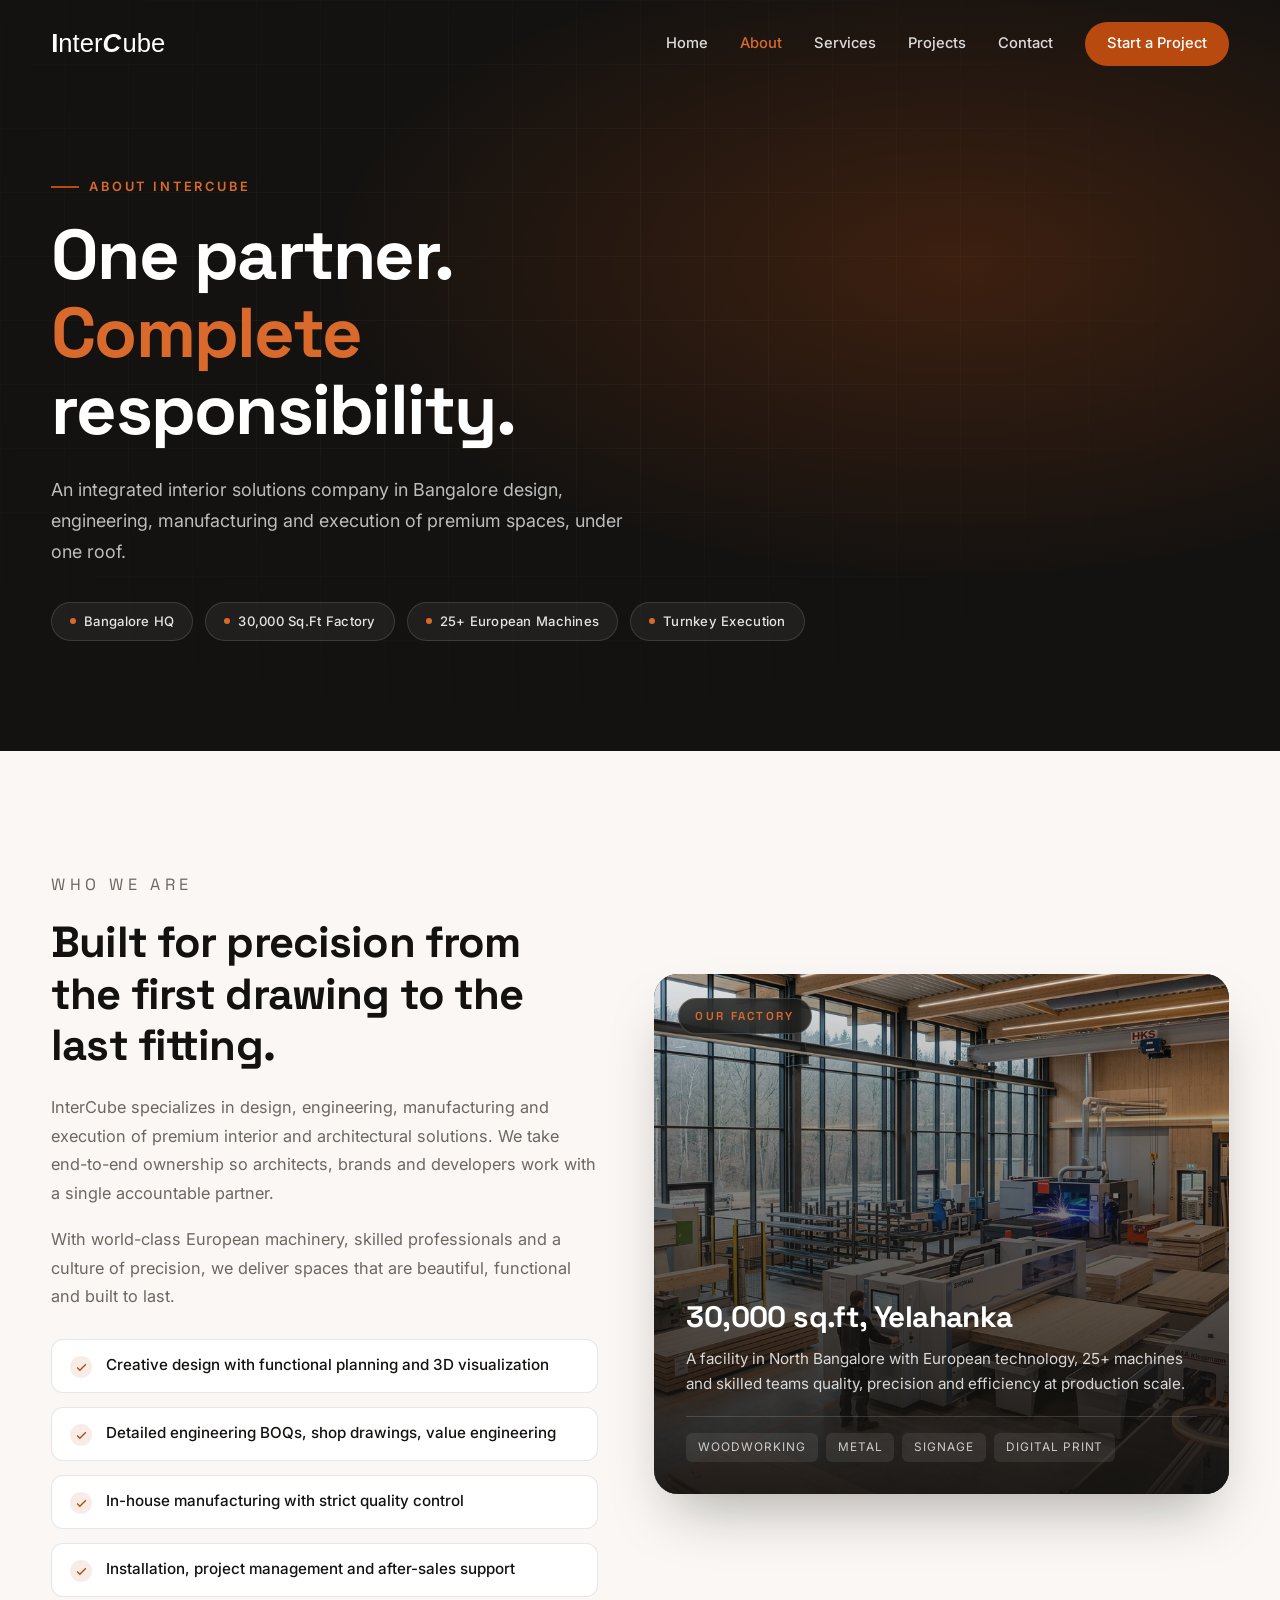
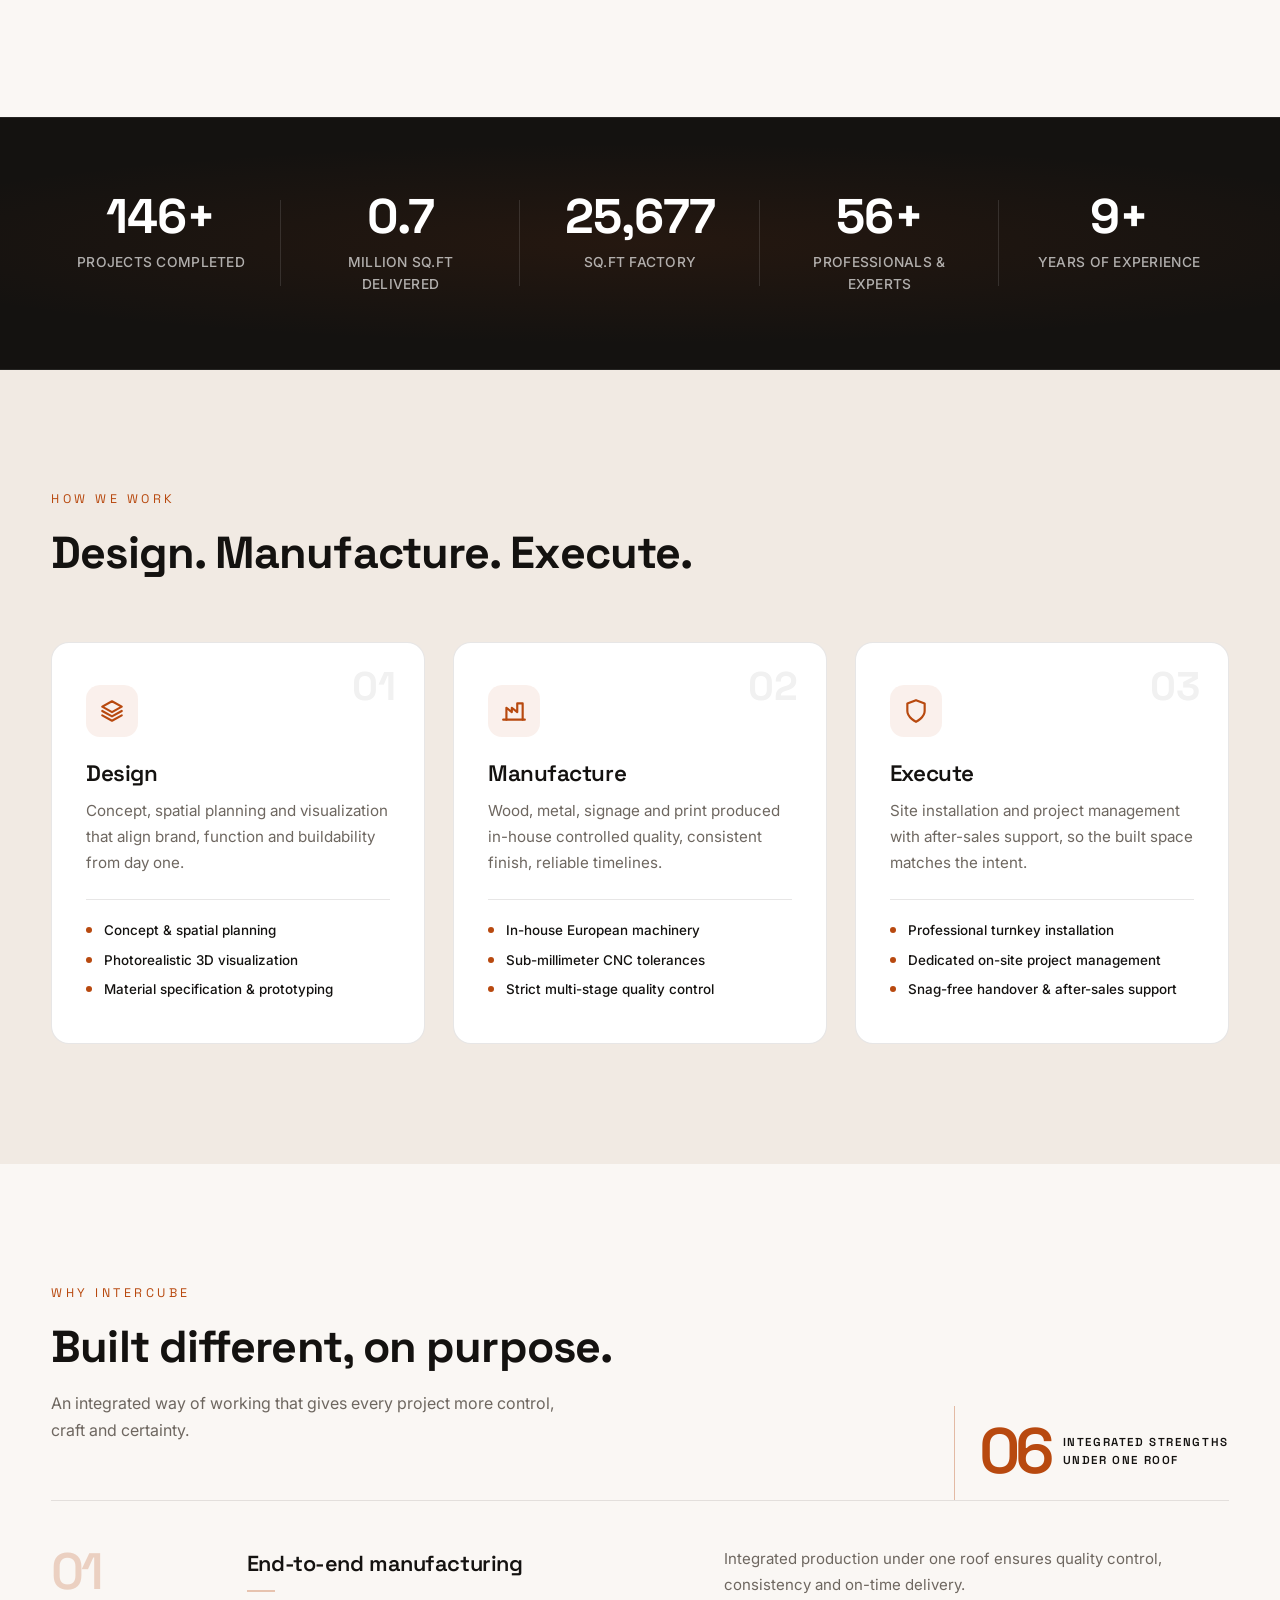
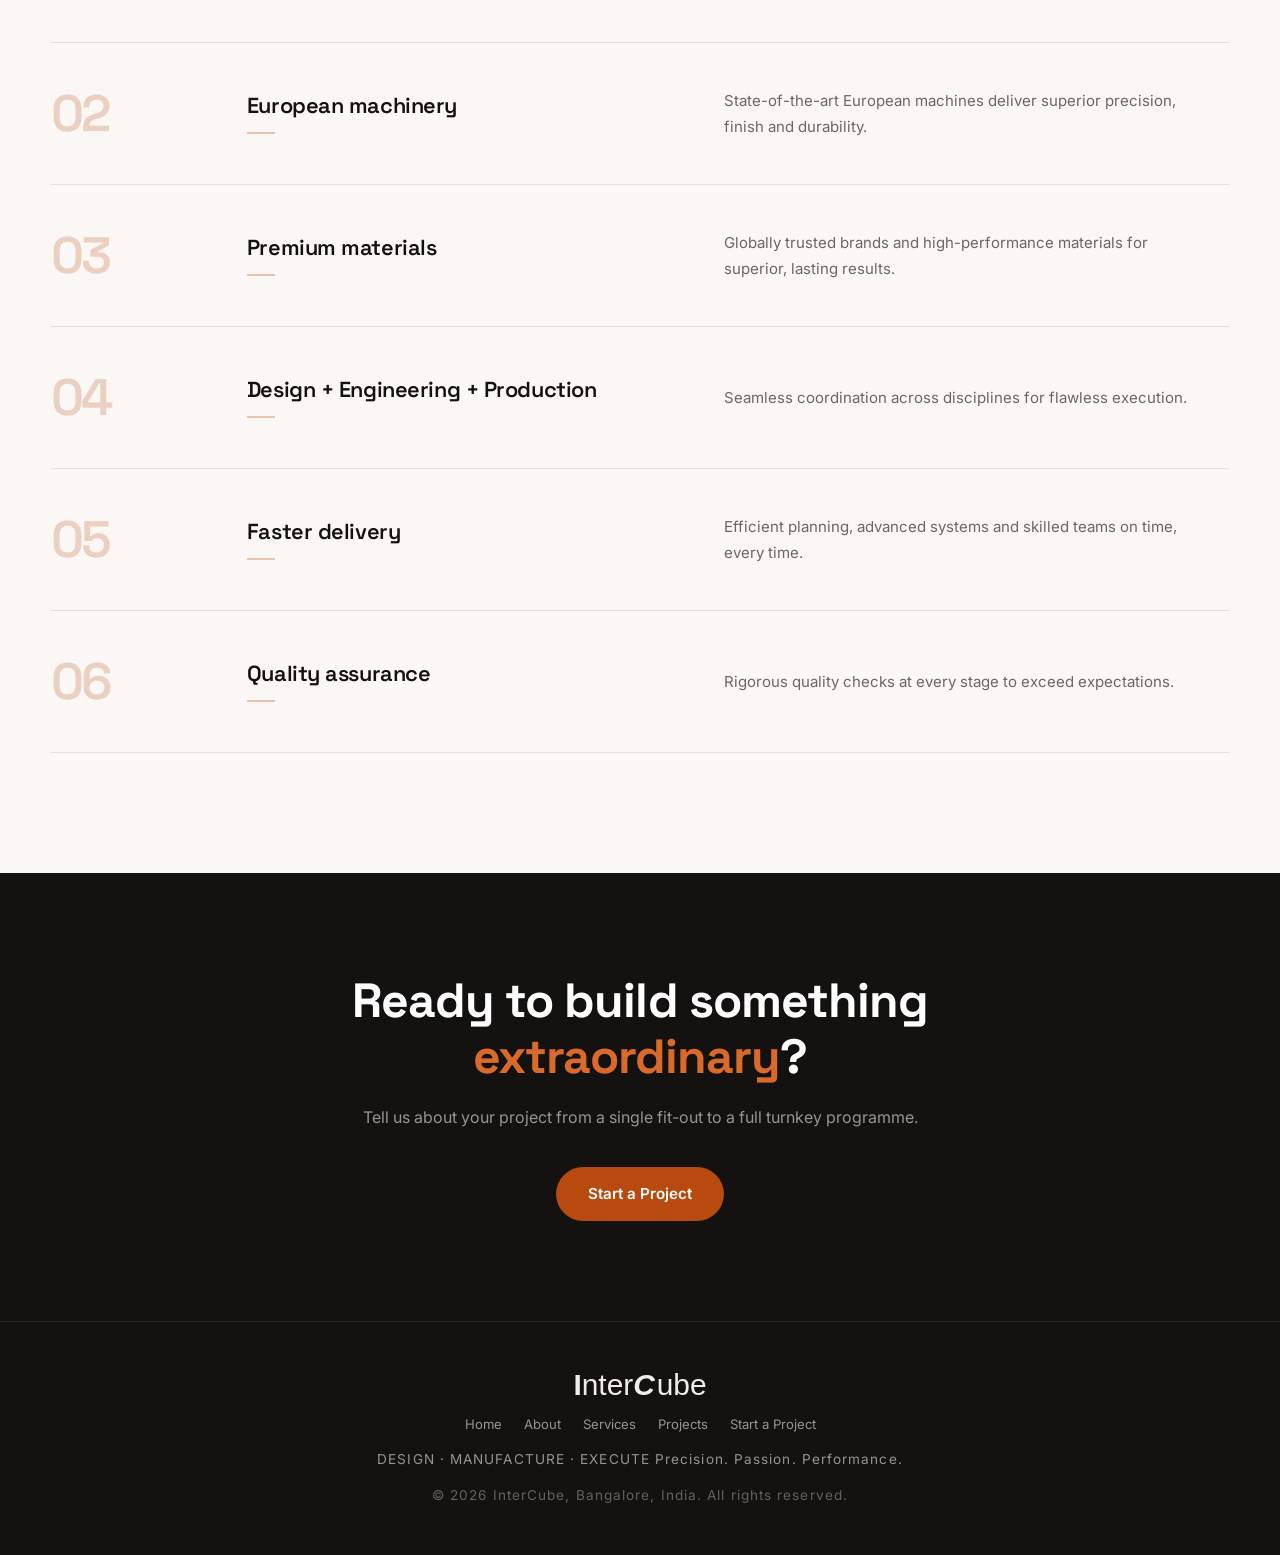
==== commit de1815fa: "Logo sizing + color scroll; Contact nav link; 25+ machines; MEP & HVAC cards; updated contact info; " ====
--- a/about.html
+++ b/about.html
@@ -29,6 +29,7 @@
         <a href="about.html" class="nav__link--active" aria-current="page">About</a>
         <a href="services.html">Services</a>
         <a href="projects.html">Projects</a>
+        <a href="contact.html">Contact</a>
         <a href="contact.html" class="nav__cta" data-project-modal>Start a Project</a>
       </nav>
       <button class="nav__toggle" id="navToggle" aria-label="Menu">
@@ -49,7 +50,7 @@
       <div class="about-hero__pills reveal">
         <span class="about-hero__pill"><span class="about-hero__pill-dot"></span> Bangalore HQ</span>
         <span class="about-hero__pill"><span class="about-hero__pill-dot"></span> 30,000 Sq.Ft Factory</span>
-        <span class="about-hero__pill"><span class="about-hero__pill-dot"></span> 70+ European Machines</span>
+        <span class="about-hero__pill"><span class="about-hero__pill-dot"></span> 25+ European Machines</span>
         <span class="about-hero__pill"><span class="about-hero__pill-dot"></span> Turnkey Execution</span>
       </div>
     </div>
@@ -105,7 +106,7 @@
           <span class="about-factory-card__badge">Our Factory</span>
           <div class="about-factory-card__content">
             <h3>30,000 sq.ft, Yelahanka</h3>
-            <p>A facility in North Bangalore with European technology, 70+ machines and skilled teams  quality, precision and efficiency at production scale.</p>
+            <p>A facility in North Bangalore with European technology, 25+ machines and skilled teams  quality, precision and efficiency at production scale.</p>
             <div class="about-factory-card__divisions">
               <span class="about-factory-card__division">Woodworking</span>
               <span class="about-factory-card__division">Metal</span>
--- a/css/style.css
+++ b/css/style.css
@@ -92,10 +92,10 @@
 .brandmark {
   font-family: Arial, Helvetica, sans-serif;
   font-weight: 400;
-  font-size: 1.45rem;
+  font-size: 1.6rem;
   line-height: 1;
   letter-spacing: 0;
-  color: #8E402A;
+  color: #fff;
   transition: color .35s
 }
 
@@ -109,9 +109,14 @@
   margin-right: 0.06em
 }
 
+/* Scrolled nav (paper background) — switch to rust brand color */
+.nav.scrolled .brandmark {
+  color: #8E402A
+}
+
 /* Footer variant — reversed out on dark background */
 .brandmark--footer {
-  font-size: 1.7rem;
+  font-size: 1.87rem;
   color: var(--off-white, #f0ede8)
 }
 
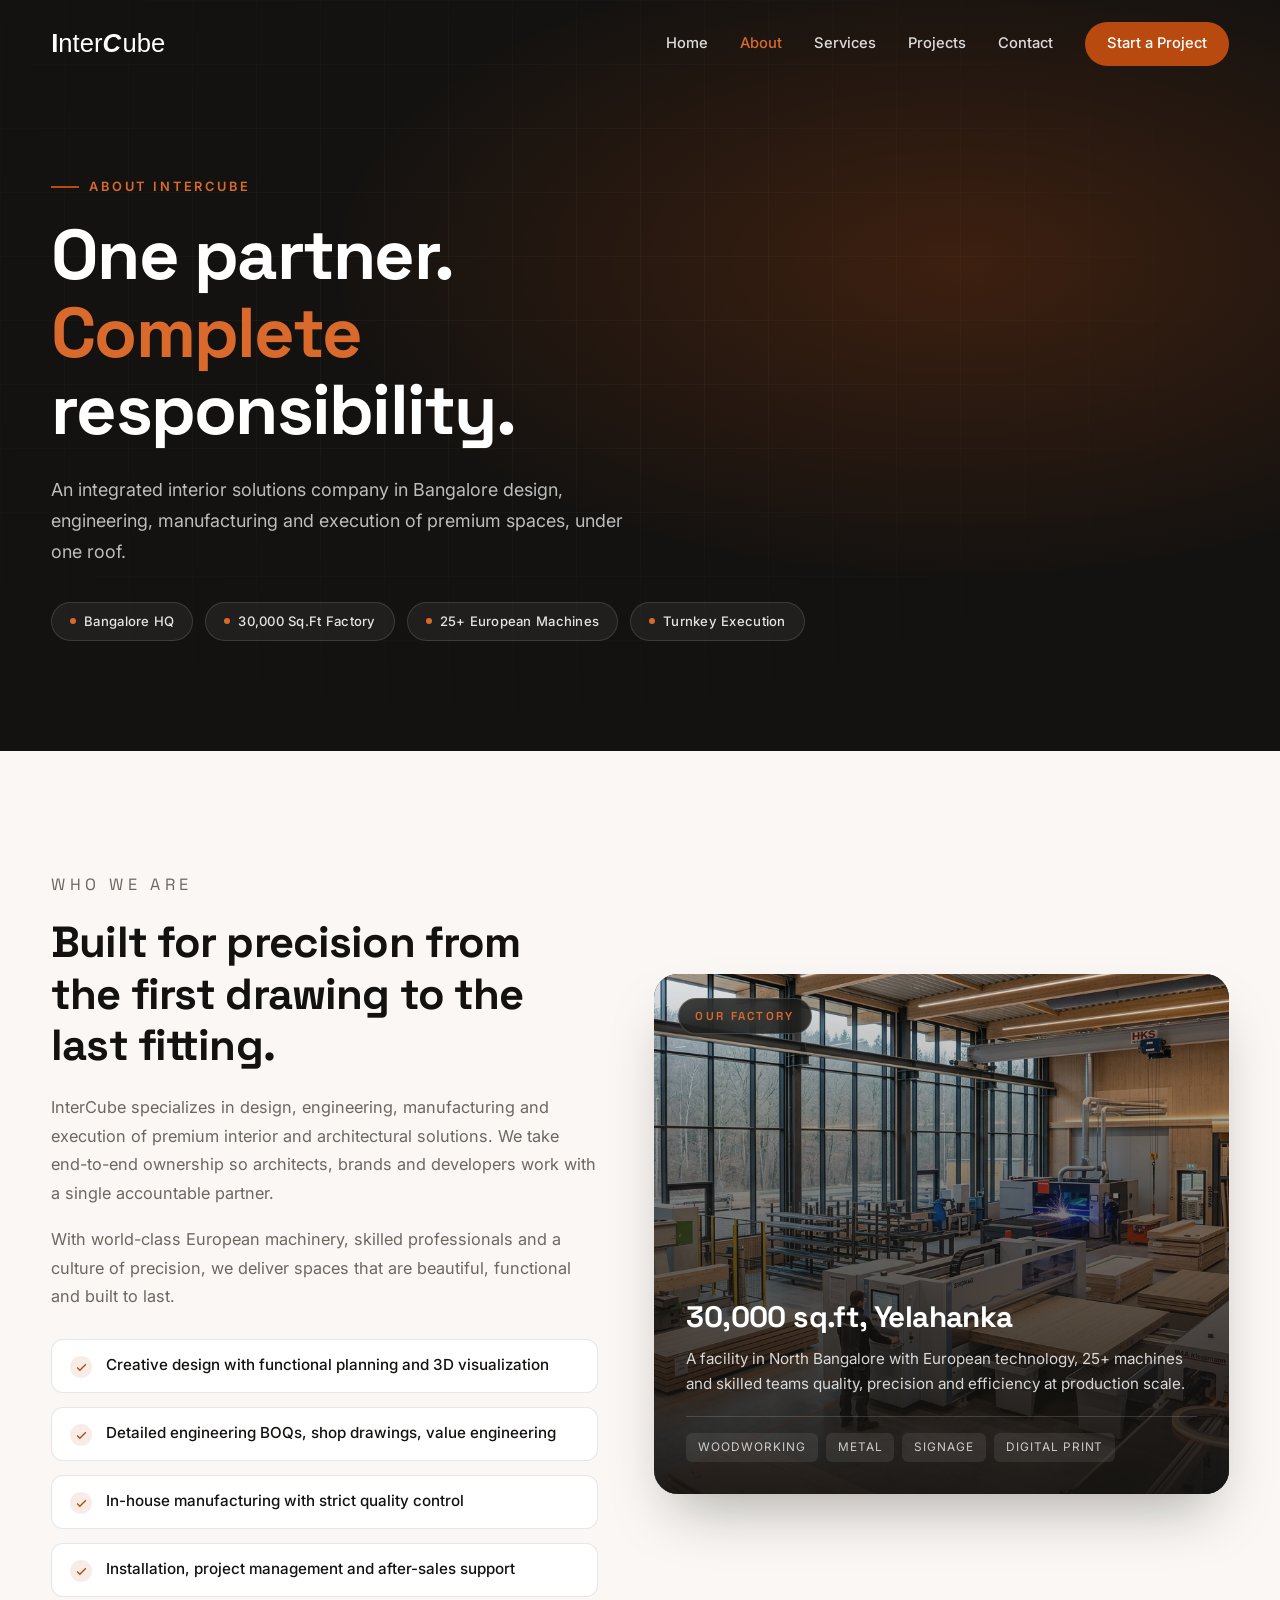
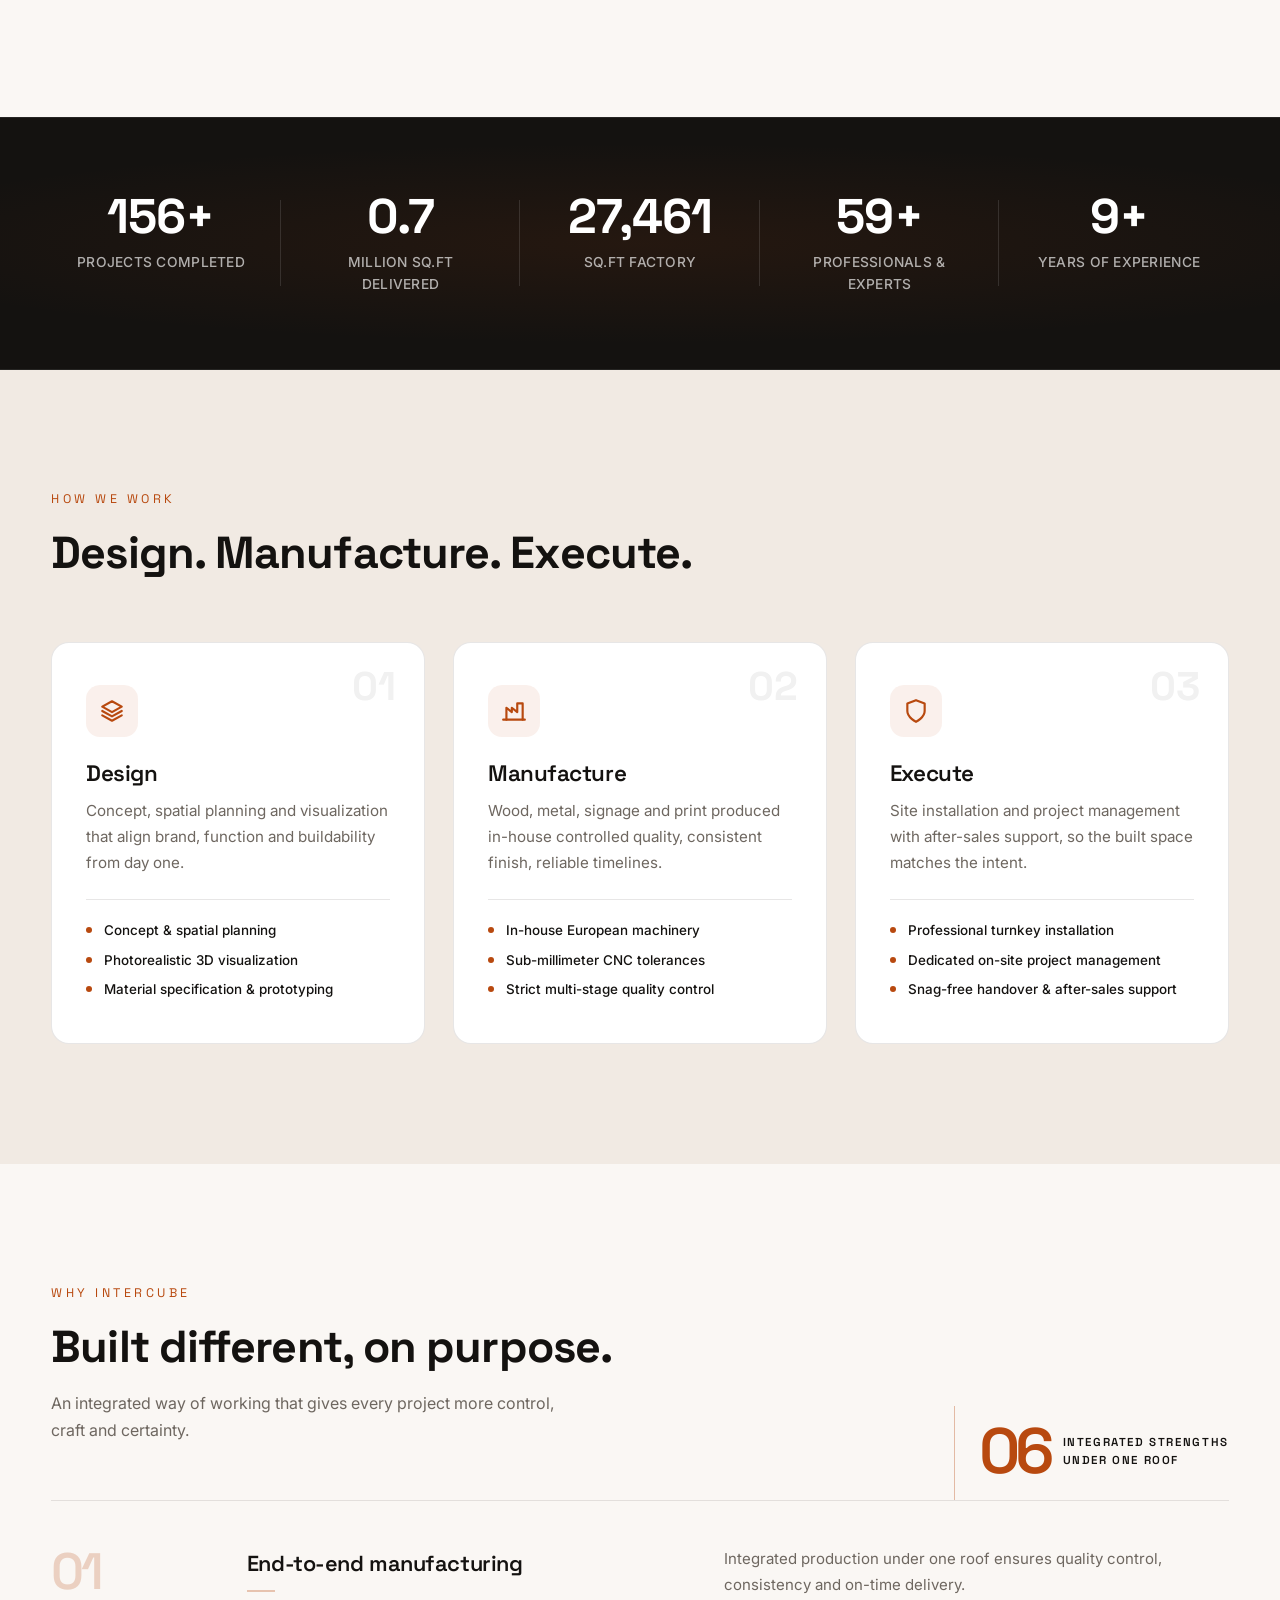
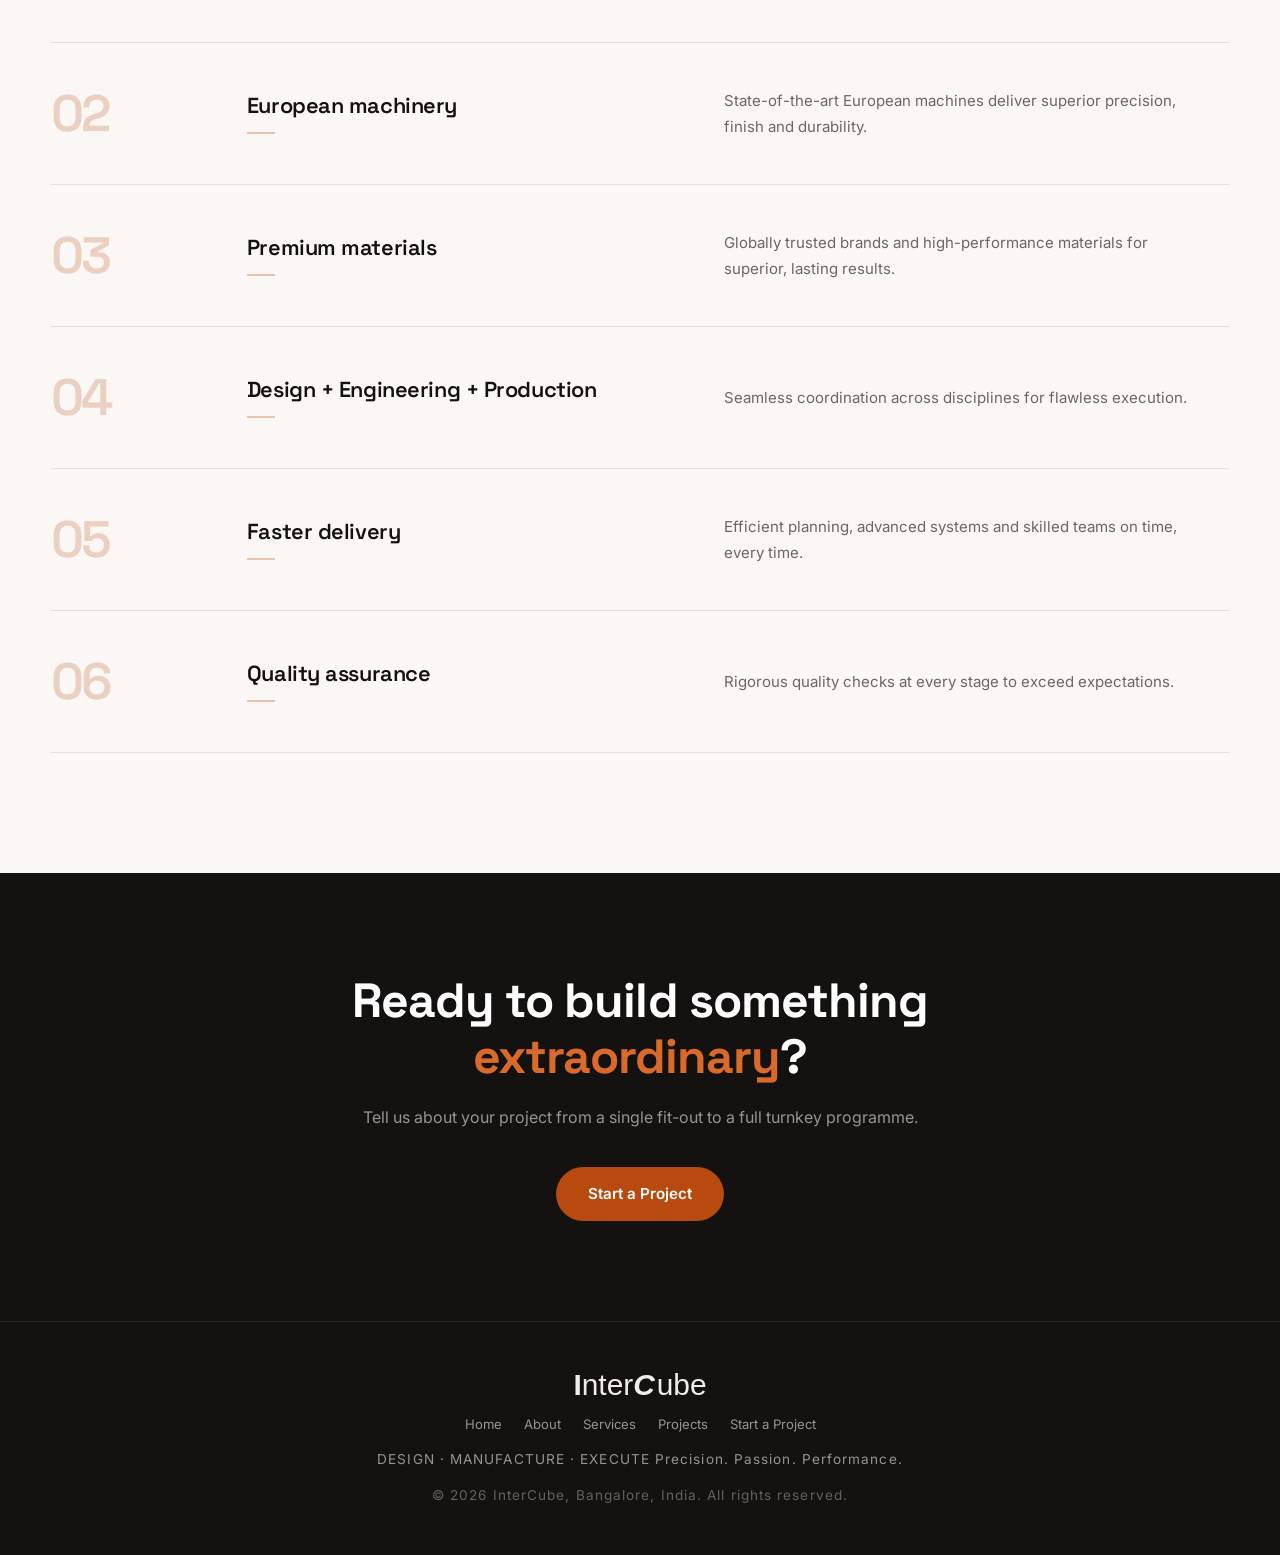
==== commit 6372ba2b: "SEO overhaul + OG image, meta, JSON-LD, robots.txt, sitemap.xml - Titles, descriptions, keywords, ca" ====
--- a/about.html
+++ b/about.html
@@ -4,18 +4,85 @@
 <head>
   <meta charset="UTF-8">
   <meta name="viewport" content="width=device-width, initial-scale=1.0">
-  <title>About  InterCube</title>
+
+  <!-- Primary SEO -->
+  <title>About InterCube · Integrated Interior Design, Manufacturing &amp; Turnkey Execution | Bangalore</title>
   <meta name="description"
-    content="InterCube is an integrated interior solutions company in Bangalore. Design, engineering, manufacturing and turnkey execution under one roof.">
+    content="Learn about InterCube — Bangalore's integrated interior solutions partner. Our 30,000 sq.ft manufacturing facility with 25+ European machines, skilled teams and end-to-end design-to-site execution for premium interiors.">
+  <meta name="keywords"
+    content="about InterCube, interior company Bangalore, turnkey interior firm Bangalore, interior manufacturing Bangalore, European woodworking machines Bangalore, interior design to execution, integrated interior solutions">
+  <meta name="author" content="InterCube">
+  <meta name="robots" content="index, follow, max-image-preview:large, max-snippet:-1, max-video-preview:-1">
+  <meta name="theme-color" content="#8E402A">
+  <link rel="canonical" href="https://www.intercube.in/about.html">
+  <link rel="alternate" href="https://www.intercube.in/about.html" hreflang="en-IN">
+
+  <!-- Open Graph -->
+  <meta property="og:type" content="website">
+  <meta property="og:site_name" content="InterCube">
+  <meta property="og:locale" content="en_IN">
+  <meta property="og:title" content="About InterCube · Integrated Interior Solutions in Bangalore">
+  <meta property="og:description"
+    content="Design, engineering, in-house manufacturing and turnkey execution under one roof. 30,000 sq.ft facility, 25+ European machines, 10+ years delivering premium interiors across India.">
+  <meta property="og:url" content="https://www.intercube.in/about.html">
+  <meta property="og:image" content="https://www.intercube.in/images/og-image.jpg">
+  <meta property="og:image:secure_url" content="https://www.intercube.in/images/og-image.jpg">
+  <meta property="og:image:type" content="image/jpeg">
+  <meta property="og:image:width" content="1200">
+  <meta property="og:image:height" content="630">
+  <meta property="og:image:alt" content="About InterCube — Integrated Interior Design, Manufacturing and Turnkey Execution">
+
+  <!-- Twitter Card -->
+  <meta name="twitter:card" content="summary_large_image">
+  <meta name="twitter:site" content="@intercube_in">
+  <meta name="twitter:title" content="About InterCube · Integrated Interior Solutions in Bangalore">
+  <meta name="twitter:description"
+    content="Design, engineering, in-house manufacturing and turnkey execution under one roof. 30,000 sq.ft facility, 25+ European machines, 10+ years delivering premium interiors across India.">
+  <meta name="twitter:image" content="https://www.intercube.in/images/og-image.jpg">
+  <meta name="twitter:image:alt" content="About InterCube — Integrated Interior Design, Manufacturing and Turnkey Execution">
+  <meta name="twitter:creator" content="@intercube_in">
+
+  <!-- Favicons -->
   <link rel="icon" type="image/png" sizes="32x32" href="images/favicon-32.png">
   <link rel="icon" type="image/png" sizes="16x16" href="images/favicon-16.png">
+  <link rel="icon" type="image/png" sizes="48x48" href="images/favicon-48.png">
   <link rel="apple-touch-icon" sizes="180x180" href="images/apple-touch-icon.png">
+  <link rel="image_src" href="images/og-image.jpg">
+
+  <!-- Preconnect & fonts -->
   <link rel="preconnect" href="https://fonts.googleapis.com">
   <link rel="preconnect" href="https://fonts.gstatic.com" crossorigin>
   <link
     href="https://fonts.googleapis.com/css2?family=Space+Grotesk:wght@400;500;600;700&family=Inter:wght@400;500;600&display=swap"
     rel="stylesheet">
   <link rel="stylesheet" href="css/style.css">
+
+  <!-- Structured Data: BreadcrumbList + AboutPage -->
+  <script type="application/ld+json">
+  {
+    "@context": "https://schema.org",
+    "@graph": [
+      {
+        "@type": "BreadcrumbList",
+        "@id": "https://www.intercube.in/about.html/#breadcrumb",
+        "itemListElement": [
+          { "@type": "ListItem", "position": 1, "name": "Home", "item": "https://www.intercube.in/" },
+          { "@type": "ListItem", "position": 2, "name": "About", "item": "https://www.intercube.in/about.html" }
+        ]
+      },
+      {
+        "@type": "AboutPage",
+        "@id": "https://www.intercube.in/about.html/#page",
+        "name": "About InterCube",
+        "url": "https://www.intercube.in/about.html",
+        "description": "About InterCube — Bangalore's integrated interior solutions partner with 30,000 sq.ft manufacturing facility and end-to-end design-to-site execution.",
+        "inLanguage": "en-IN",
+        "publisher": { "@id": "https://www.intercube.in/#organization" },
+        "mainEntity": { "@id": "https://www.intercube.in/#organization" }
+      }
+    ]
+  }
+  </script>
 </head>
 
 <body>
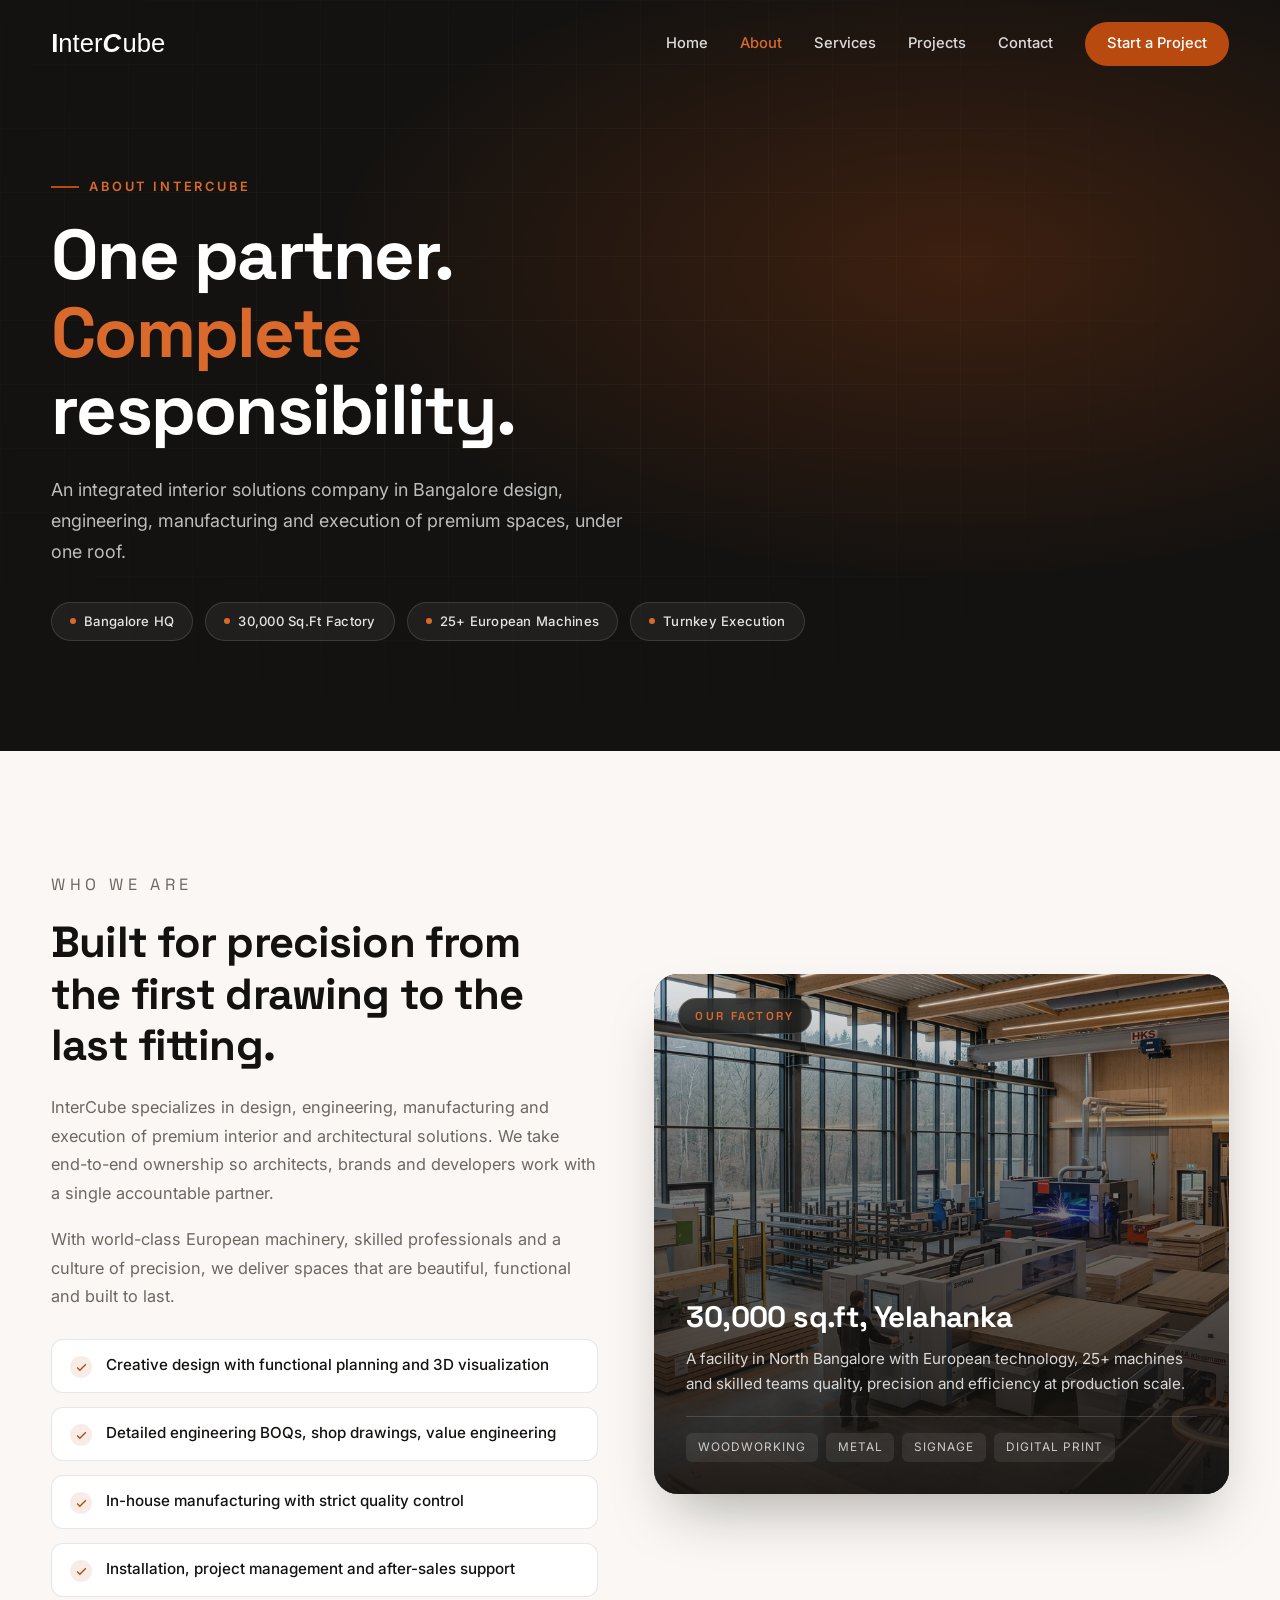
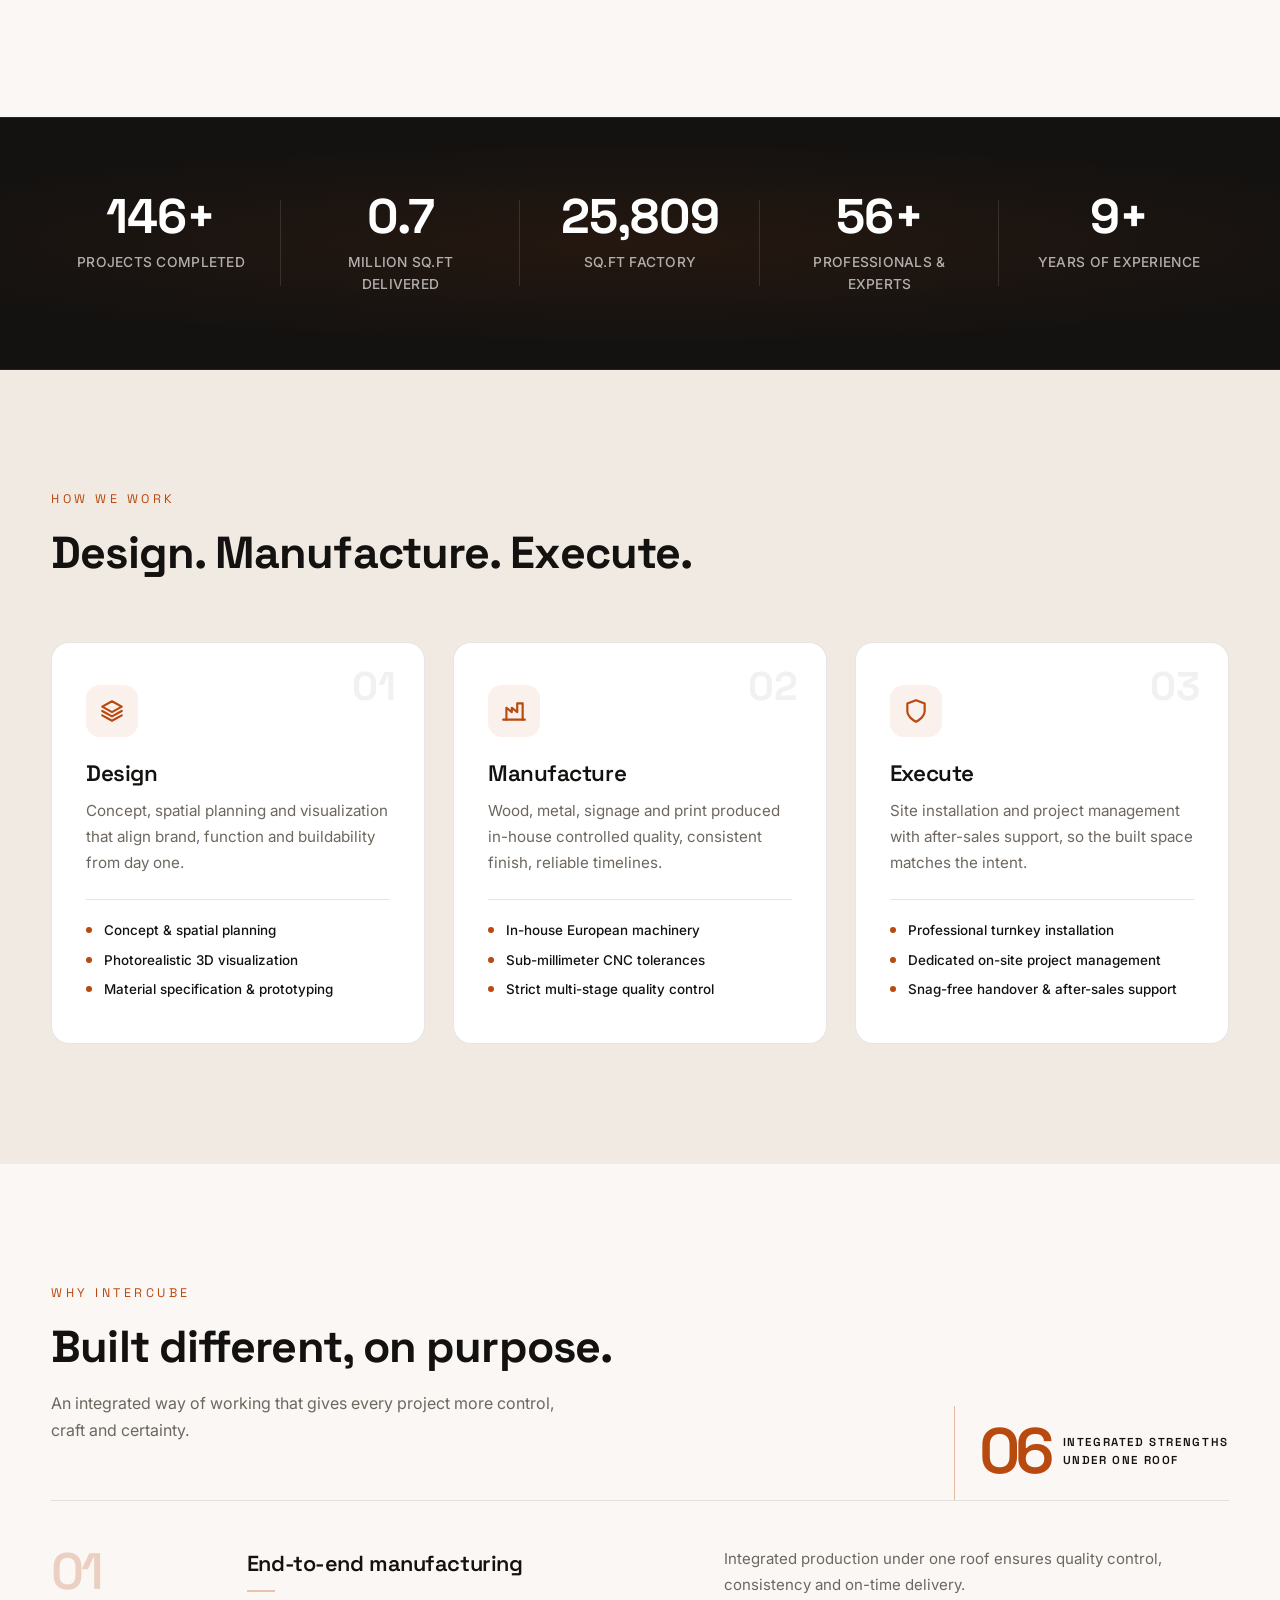
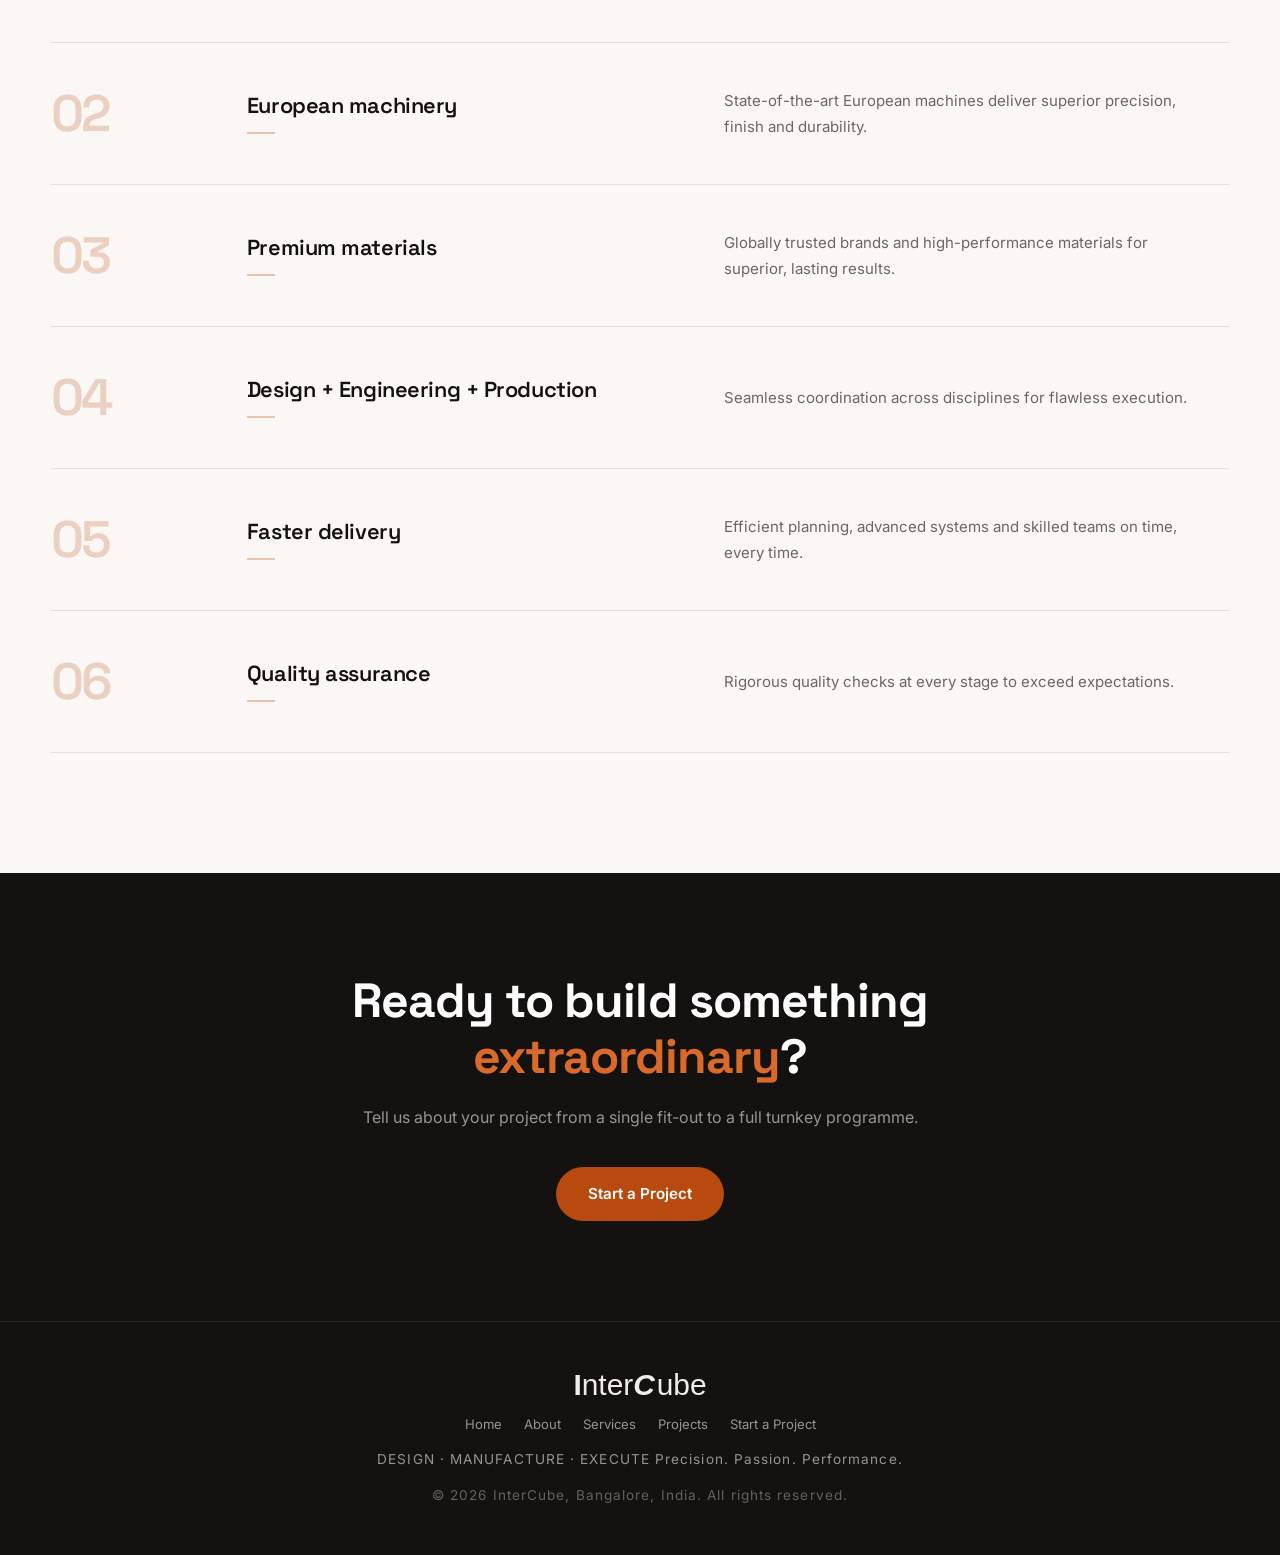
==== commit 1a986eeb: "Normalize domain to intercube.in (remove www) across meta, JSON-LD, sitemap, robots, contact link, a" ====
--- a/about.html
+++ b/about.html
@@ -14,8 +14,8 @@
   <meta name="author" content="InterCube">
   <meta name="robots" content="index, follow, max-image-preview:large, max-snippet:-1, max-video-preview:-1">
   <meta name="theme-color" content="#8E402A">
-  <link rel="canonical" href="https://www.intercube.in/about.html">
-  <link rel="alternate" href="https://www.intercube.in/about.html" hreflang="en-IN">
+  <link rel="canonical" href="https://intercube.in/about.html">
+  <link rel="alternate" href="https://intercube.in/about.html" hreflang="en-IN">
 
   <!-- Open Graph -->
   <meta property="og:type" content="website">
@@ -24,9 +24,9 @@
   <meta property="og:title" content="About InterCube · Integrated Interior Solutions in Bangalore">
   <meta property="og:description"
     content="Design, engineering, in-house manufacturing and turnkey execution under one roof. 30,000 sq.ft facility, 25+ European machines, 10+ years delivering premium interiors across India.">
-  <meta property="og:url" content="https://www.intercube.in/about.html">
-  <meta property="og:image" content="https://www.intercube.in/images/og-image.jpg">
-  <meta property="og:image:secure_url" content="https://www.intercube.in/images/og-image.jpg">
+  <meta property="og:url" content="https://intercube.in/about.html">
+  <meta property="og:image" content="https://intercube.in/images/og-image.jpg">
+  <meta property="og:image:secure_url" content="https://intercube.in/images/og-image.jpg">
   <meta property="og:image:type" content="image/jpeg">
   <meta property="og:image:width" content="1200">
   <meta property="og:image:height" content="630">
@@ -38,7 +38,7 @@
   <meta name="twitter:title" content="About InterCube · Integrated Interior Solutions in Bangalore">
   <meta name="twitter:description"
     content="Design, engineering, in-house manufacturing and turnkey execution under one roof. 30,000 sq.ft facility, 25+ European machines, 10+ years delivering premium interiors across India.">
-  <meta name="twitter:image" content="https://www.intercube.in/images/og-image.jpg">
+  <meta name="twitter:image" content="https://intercube.in/images/og-image.jpg">
   <meta name="twitter:image:alt" content="About InterCube — Integrated Interior Design, Manufacturing and Turnkey Execution">
   <meta name="twitter:creator" content="@intercube_in">
 
@@ -64,21 +64,21 @@
     "@graph": [
       {
         "@type": "BreadcrumbList",
-        "@id": "https://www.intercube.in/about.html/#breadcrumb",
+        "@id": "https://intercube.in/about.html/#breadcrumb",
         "itemListElement": [
-          { "@type": "ListItem", "position": 1, "name": "Home", "item": "https://www.intercube.in/" },
-          { "@type": "ListItem", "position": 2, "name": "About", "item": "https://www.intercube.in/about.html" }
+          { "@type": "ListItem", "position": 1, "name": "Home", "item": "https://intercube.in/" },
+          { "@type": "ListItem", "position": 2, "name": "About", "item": "https://intercube.in/about.html" }
         ]
       },
       {
         "@type": "AboutPage",
-        "@id": "https://www.intercube.in/about.html/#page",
+        "@id": "https://intercube.in/about.html/#page",
         "name": "About InterCube",
-        "url": "https://www.intercube.in/about.html",
+        "url": "https://intercube.in/about.html",
         "description": "About InterCube — Bangalore's integrated interior solutions partner with 30,000 sq.ft manufacturing facility and end-to-end design-to-site execution.",
         "inLanguage": "en-IN",
-        "publisher": { "@id": "https://www.intercube.in/#organization" },
-        "mainEntity": { "@id": "https://www.intercube.in/#organization" }
+        "publisher": { "@id": "https://intercube.in/#organization" },
+        "mainEntity": { "@id": "https://intercube.in/#organization" }
       }
     ]
   }
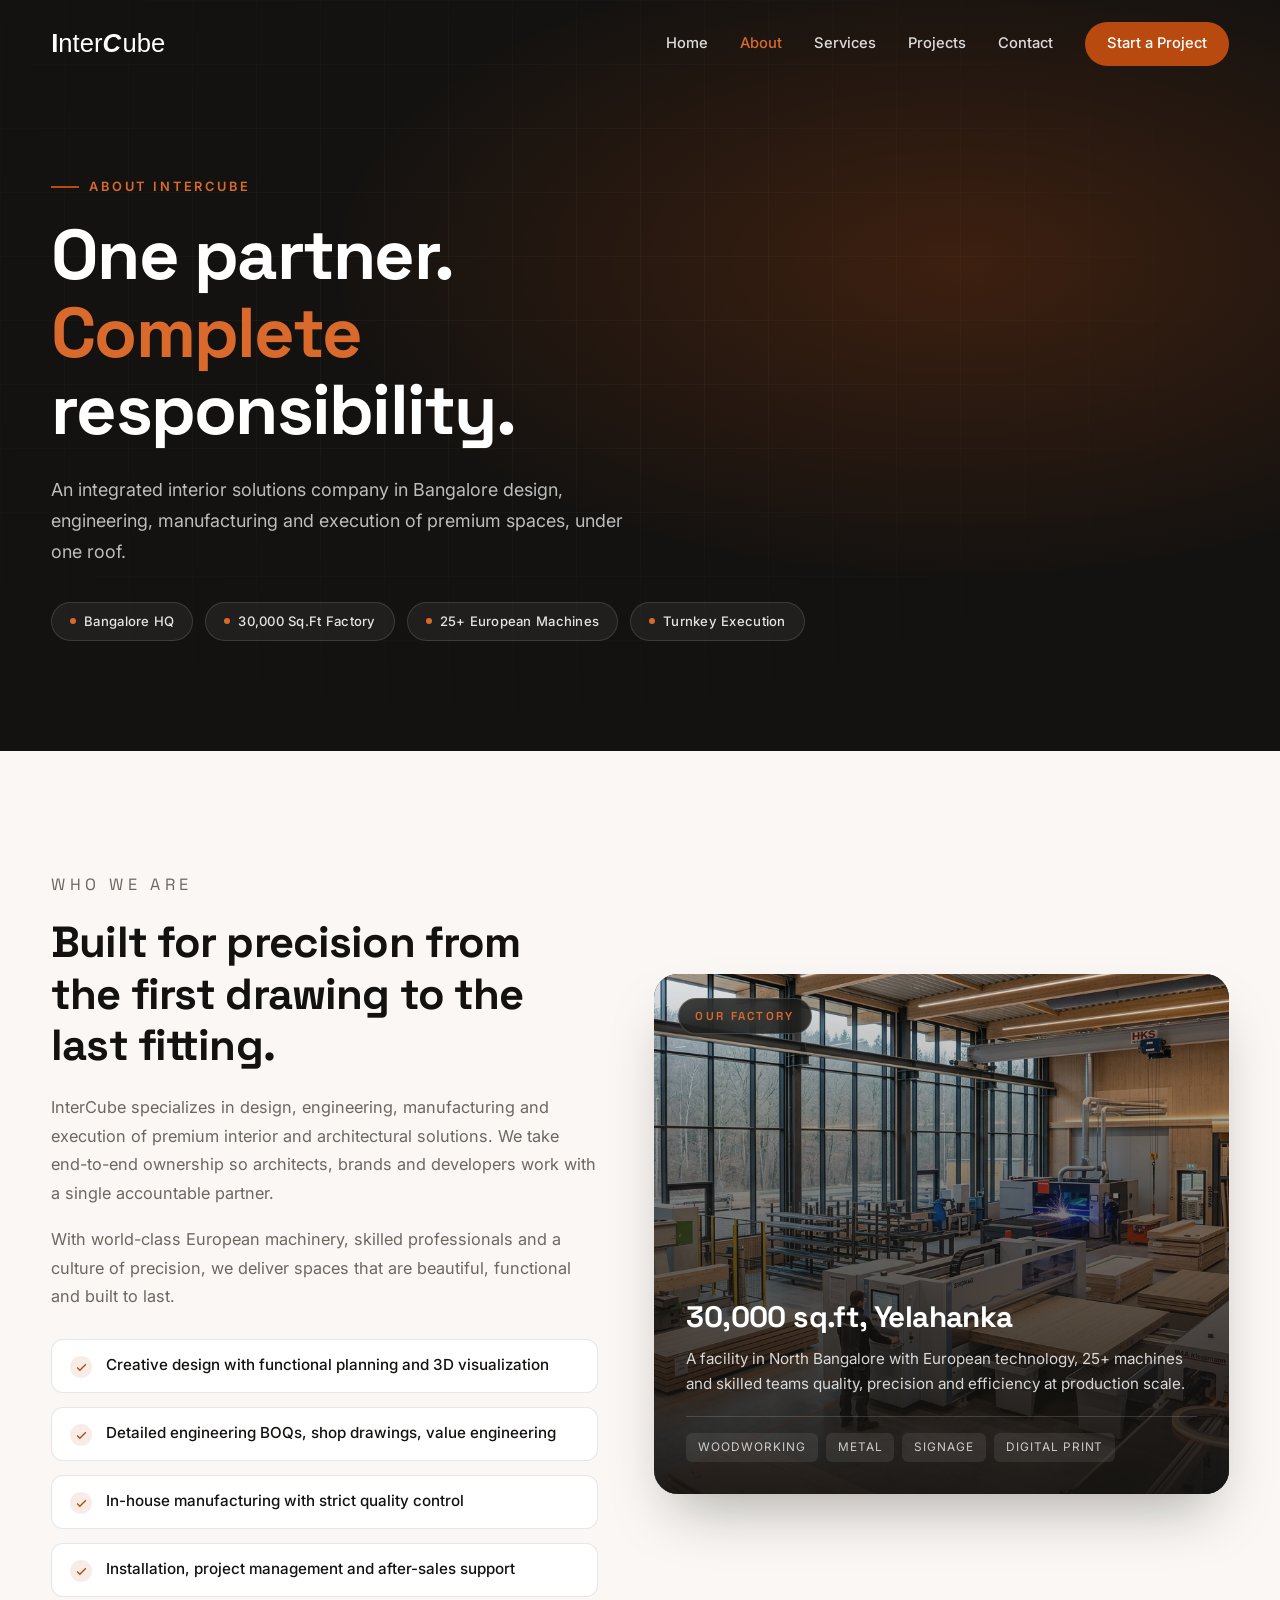
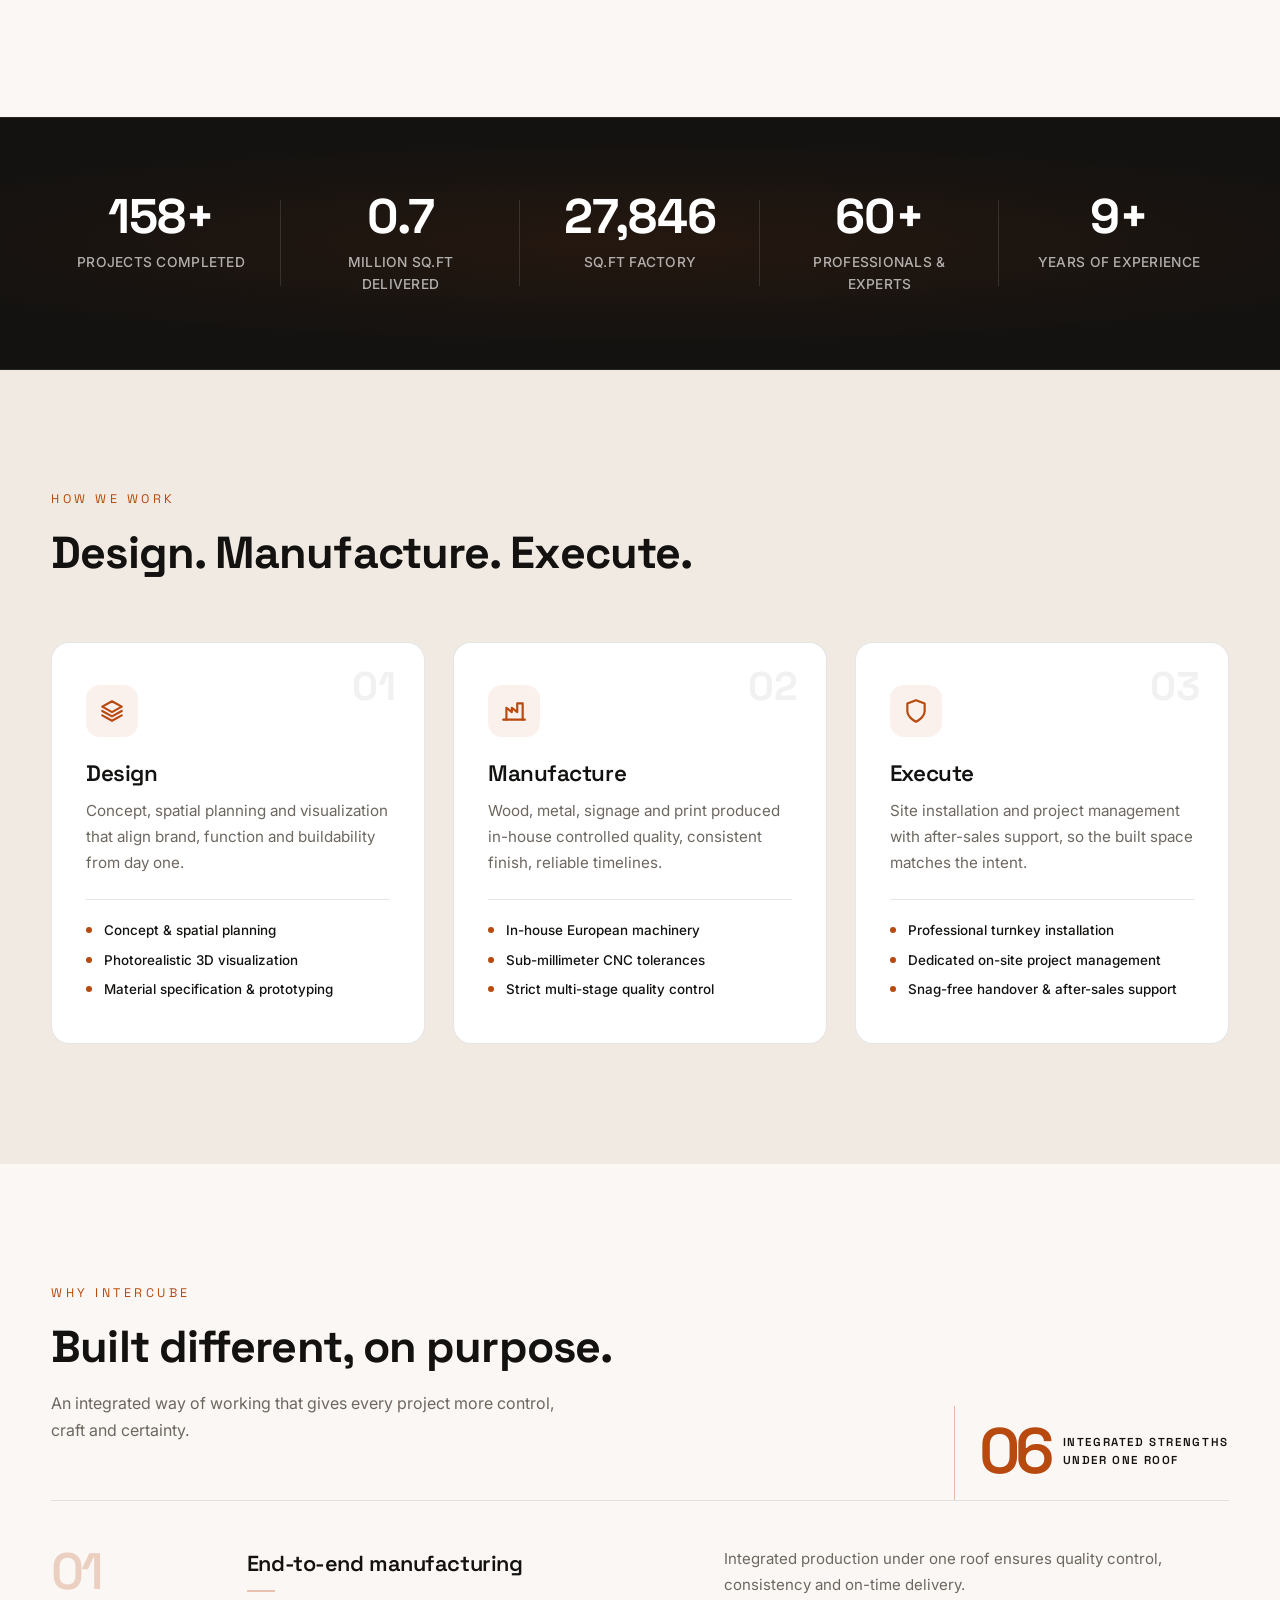
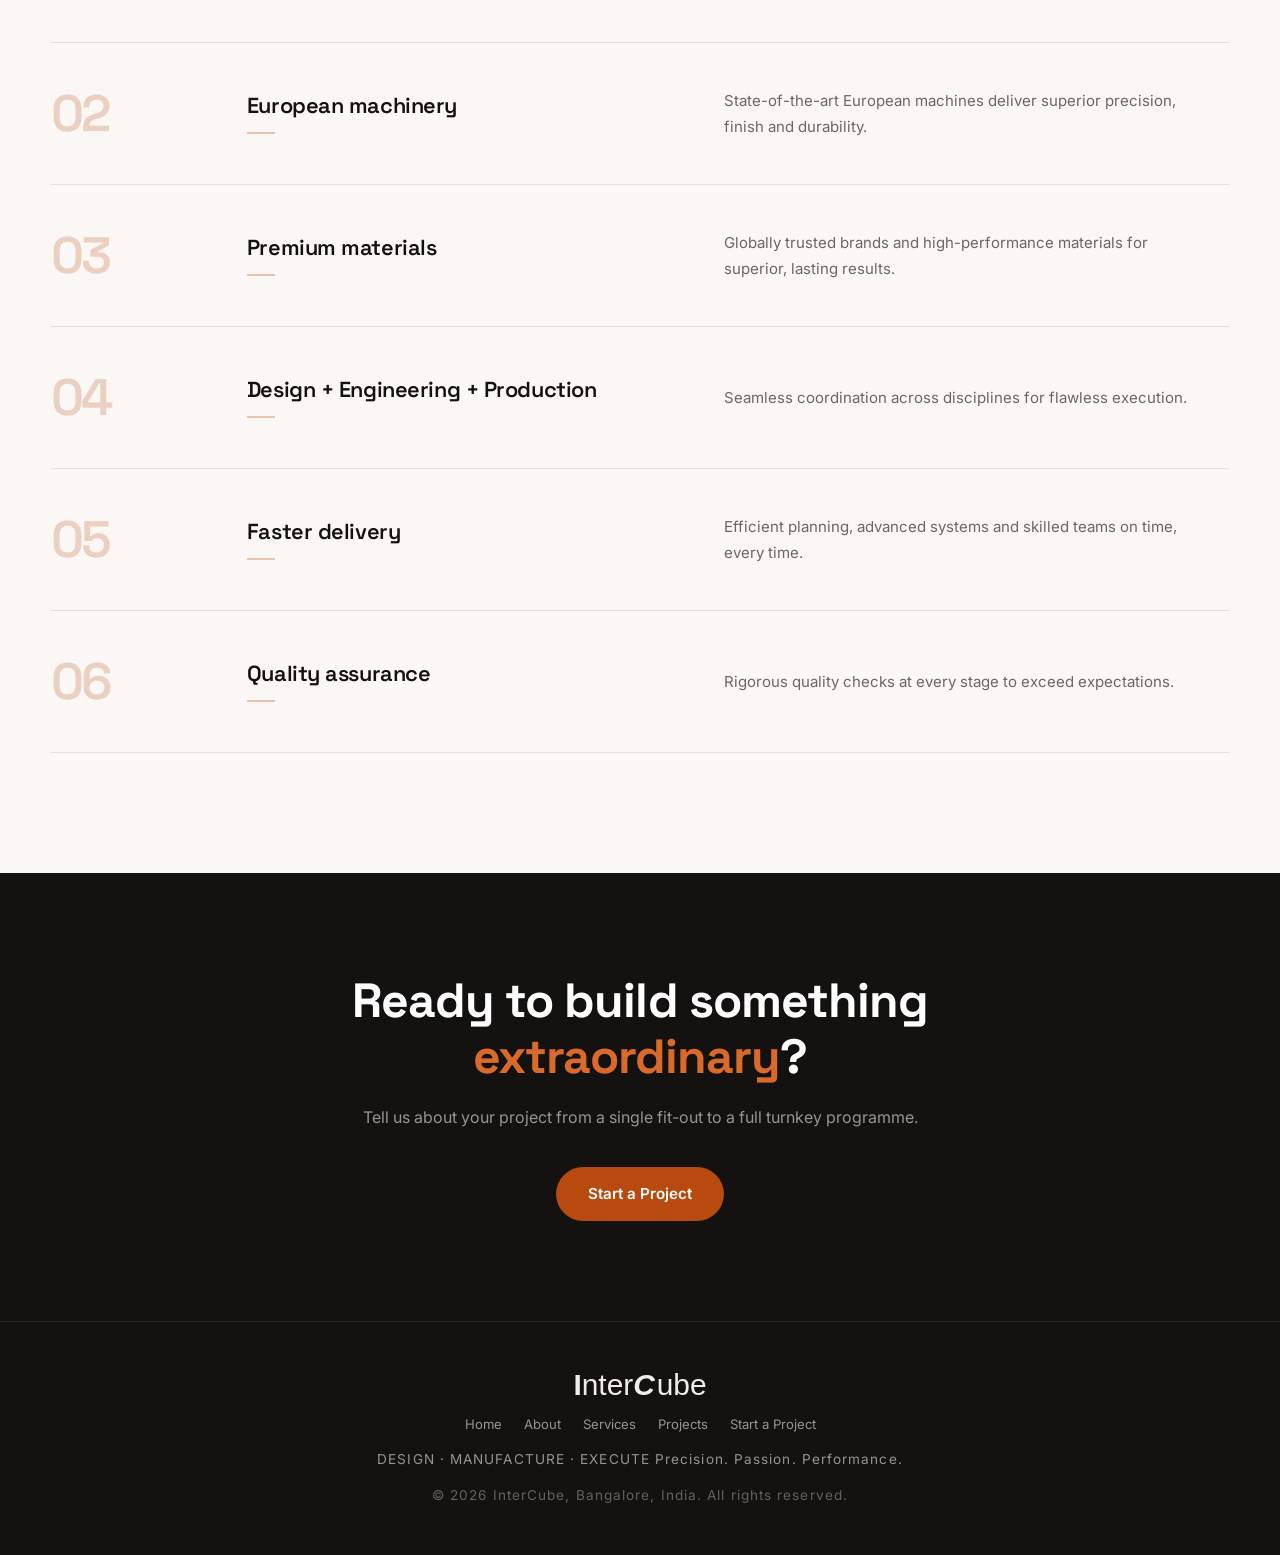
==== commit 0452f7f0: "Load ENQUIRY_ENDPOINT from GitHub Secrets via deploy-time env injection (no hardcoded URL)" ====
--- a/about.html
+++ b/about.html
@@ -86,6 +86,11 @@
 </head>
 
 <body>
+  <!-- Hosting-injected env: providers like Cloudflare Pages / Netlify replace the
+       `__ENQUIRY_ENDPOINT__` token below with the live secret at deploy time. -->
+  <script>
+    window.__ENQUIRY_ENDPOINT__ = '__ENQUIRY_ENDPOINT__';
+  </script>
 
   <!-- ============ NAV ============ -->
   <header class="nav" id="nav">
@@ -341,6 +346,7 @@
     </div>
   </footer>
 
+  <script src="js/env.js"></script>
   <script src="js/main.js"></script>
 </body>
 
--- a/css/style.css
+++ b/css/style.css
@@ -5452,6 +5452,94 @@
   font-weight: 600;
 }
 
+/* ---------- Enquiry success popup ---------- */
+.enquiry-success-dialog {
+  width: min(480px, calc(100% - 32px));
+  max-width: none;
+  max-height: calc(100vh - 32px);
+  max-height: calc(100dvh - 32px);
+  margin: auto;
+  padding: 0;
+  border: 0;
+  background: transparent;
+  overflow: visible;
+  color: var(--ink);
+  font-family: var(--font-body);
+  line-height: 1.45;
+  animation: enquirySuccessPop .28s cubic-bezier(.22,1,.36,1) both;
+}
+
+.enquiry-success-dialog::backdrop {
+  background: rgba(20, 18, 16, .65);
+  backdrop-filter: blur(6px);
+  -webkit-backdrop-filter: blur(6px);
+  animation: enquiryFadeBackdrop .25s ease both;
+}
+
+@keyframes enquirySuccessPop {
+  from { opacity: 0; transform: translateY(14px) scale(.96); }
+  to   { opacity: 1; transform: translateY(0) scale(1); }
+}
+@keyframes enquiryFadeBackdrop {
+  from { opacity: 0; }
+  to   { opacity: 1; }
+}
+
+.enquiry-success-dialog__surface {
+  position: relative;
+  padding: 44px 34px 34px;
+  border-radius: 20px;
+  background: linear-gradient(160deg, #fff 0%, var(--paper) 100%);
+  border: 1px solid rgba(184, 73, 15, .18);
+  box-shadow: 0 28px 80px -28px rgba(0, 0, 0, .5),
+              inset 0 1px 0 rgba(255,255,255,.9);
+  text-align: center;
+}
+
+.enquiry-success-dialog__eyebrow {
+  margin-bottom: 10px;
+  color: var(--rust);
+  font-weight: 600;
+  letter-spacing: .08em;
+}
+
+.enquiry-success-dialog h2 {
+  font-family: var(--font-display);
+  font-size: clamp(1.35rem, 2.6vw, 1.75rem);
+  line-height: 1.15;
+  margin: 0 0 10px;
+  color: var(--ink);
+}
+
+.enquiry-success-dialog p {
+  margin: 0 0 8px;
+  color: var(--muted);
+  font-size: .98rem;
+}
+
+.enquiry-success-dialog a {
+  color: var(--rust);
+  font-weight: 600;
+  text-decoration: none;
+  border-bottom: 1px dashed rgba(184, 73, 15, .35);
+}
+
+.enquiry-success-dialog a:hover {
+  color: var(--rust-light);
+}
+
+.enquiry-success-dialog__footer {
+  margin-top: 18px !important;
+  font-size: .9rem;
+  padding-top: 14px;
+  border-top: 1px solid rgba(20, 18, 16, .08);
+}
+
+@media (max-width: 680px) {
+  .enquiry-success-dialog { width: min(100% - 20px, 480px); }
+  .enquiry-success-dialog__surface { padding: 34px 22px 26px; }
+}
+
 @media (min-width: 681px) and (max-width: 1020px) {
   .form-row {
     grid-template-columns: 1fr 1fr;
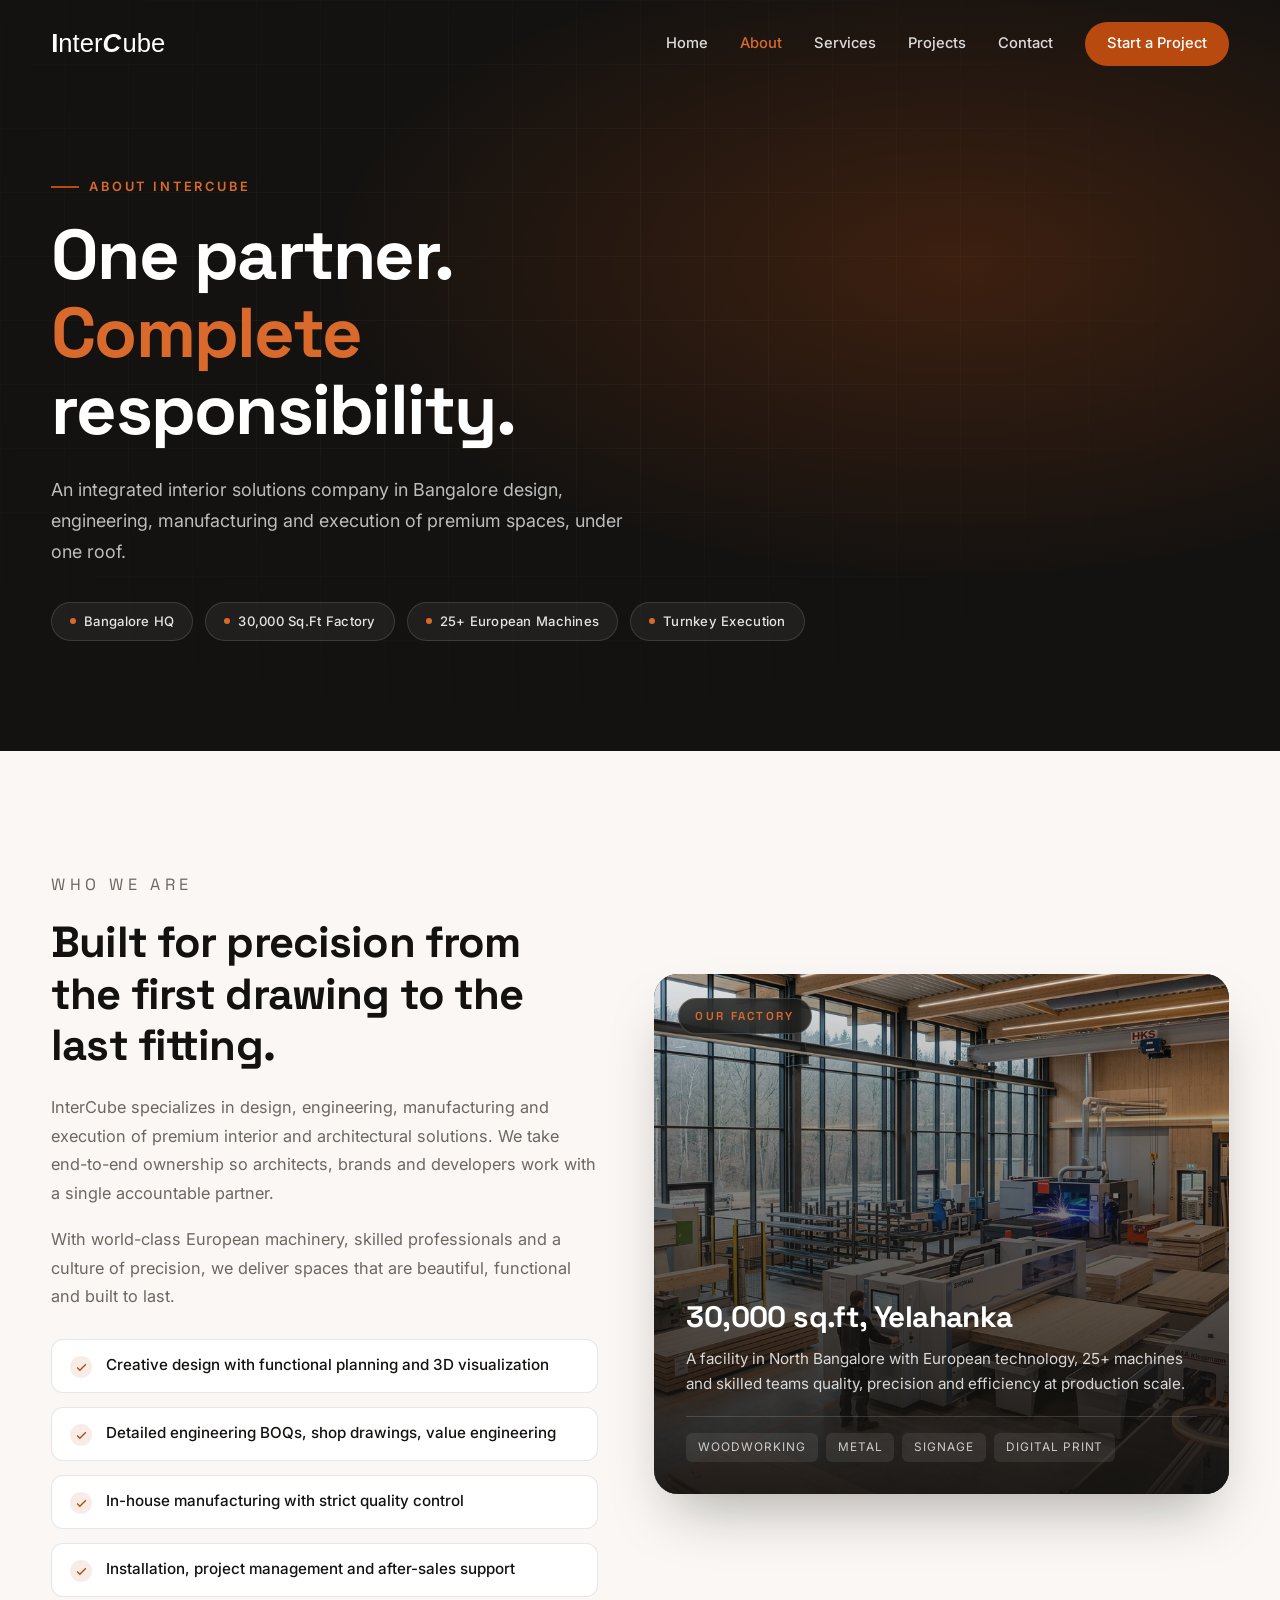
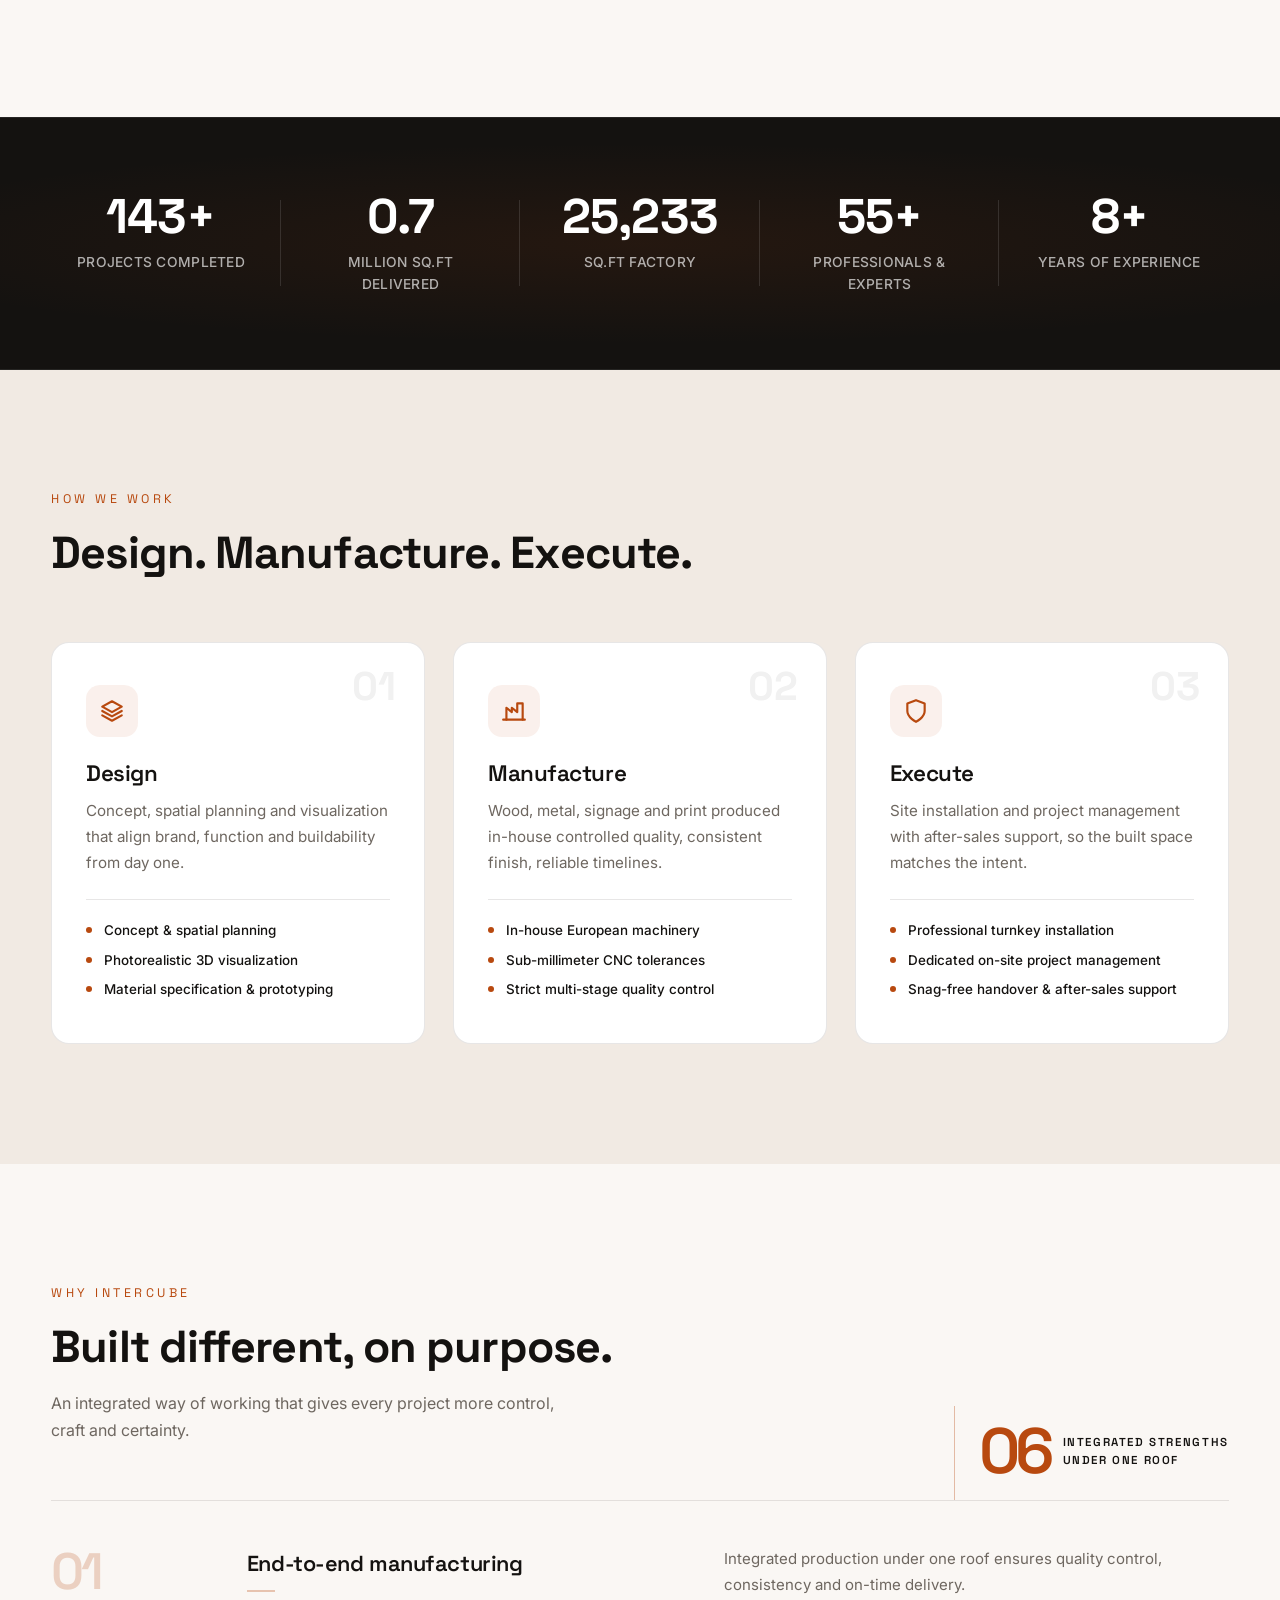
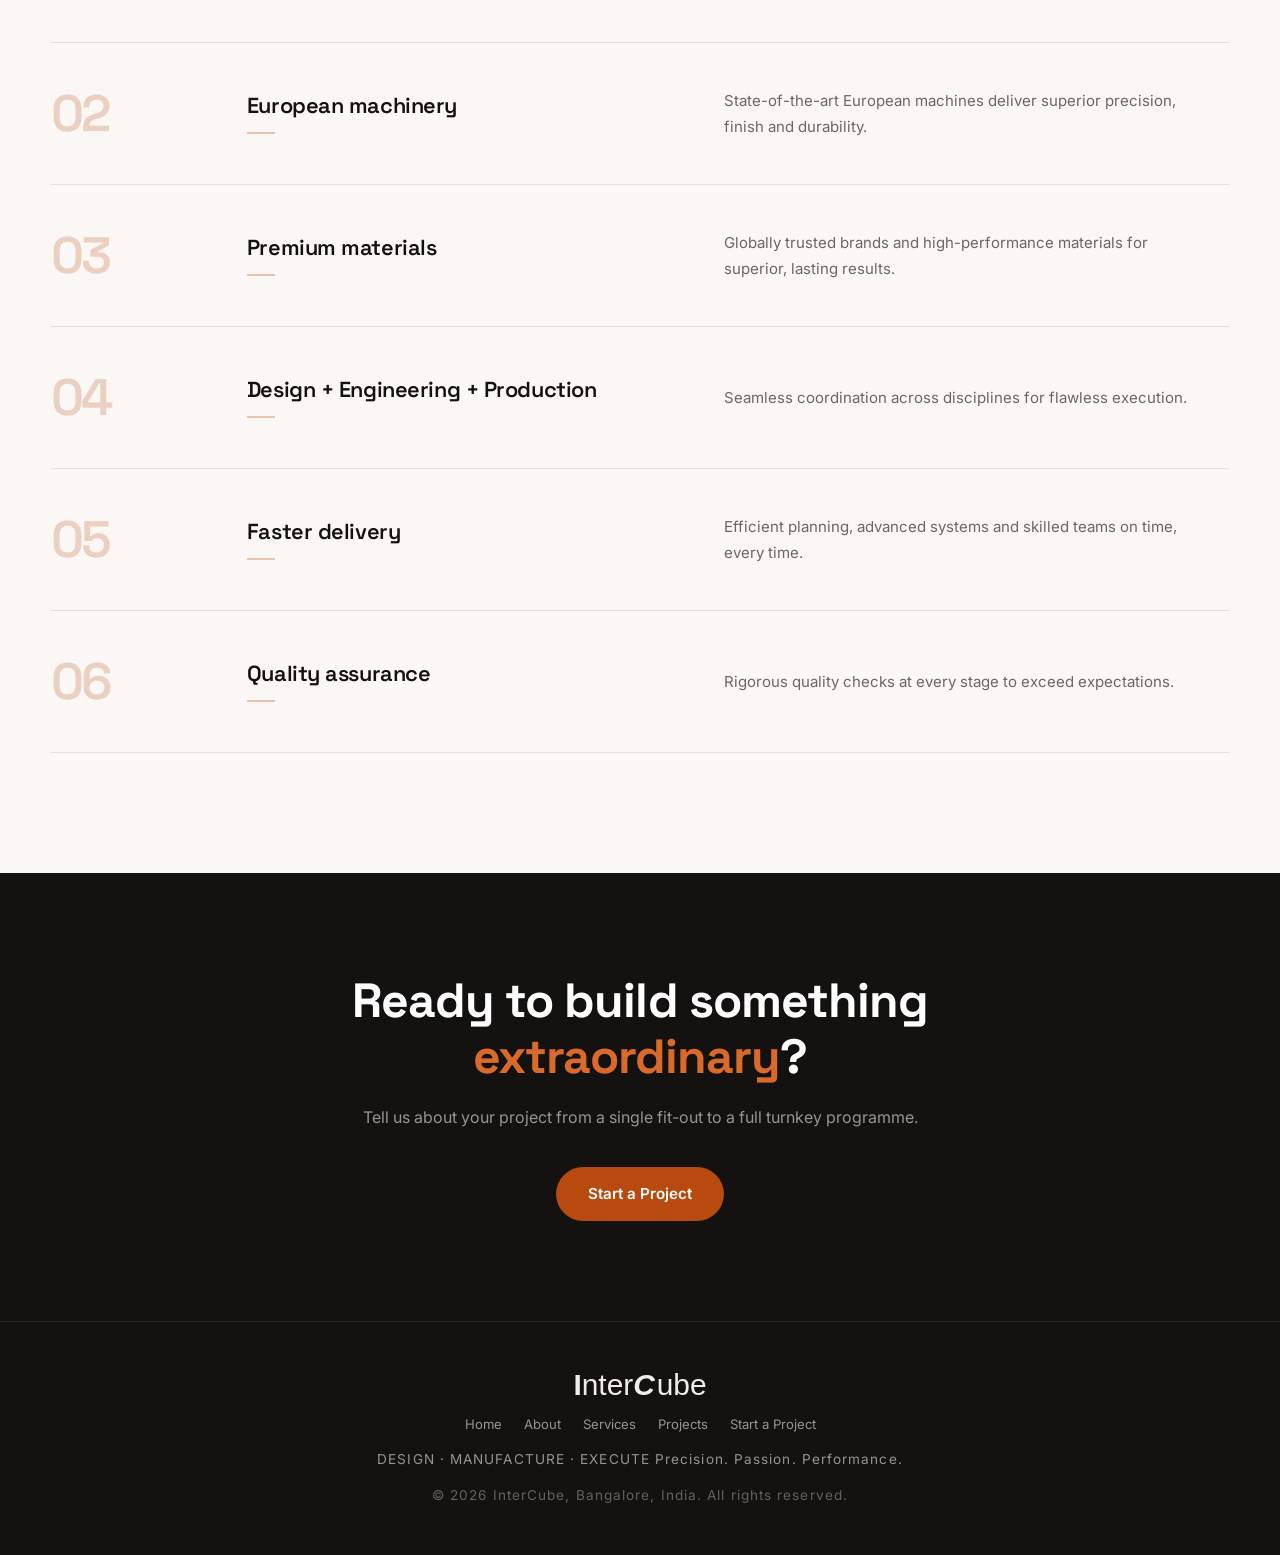
==== commit 795cbd45: "Revert to simple hardcoded ENQUIRY_ENDPOINT in main.js; remove env-injection (deploy.yml, env.js, in" ====
--- a/about.html
+++ b/about.html
@@ -86,11 +86,6 @@
 </head>
 
 <body>
-  <!-- Hosting-injected env: providers like Cloudflare Pages / Netlify replace the
-       `__ENQUIRY_ENDPOINT__` token below with the live secret at deploy time. -->
-  <script>
-    window.__ENQUIRY_ENDPOINT__ = '__ENQUIRY_ENDPOINT__';
-  </script>
 
   <!-- ============ NAV ============ -->
   <header class="nav" id="nav">
@@ -346,7 +341,6 @@
     </div>
   </footer>
 
-  <script src="js/env.js"></script>
   <script src="js/main.js"></script>
 </body>
 
